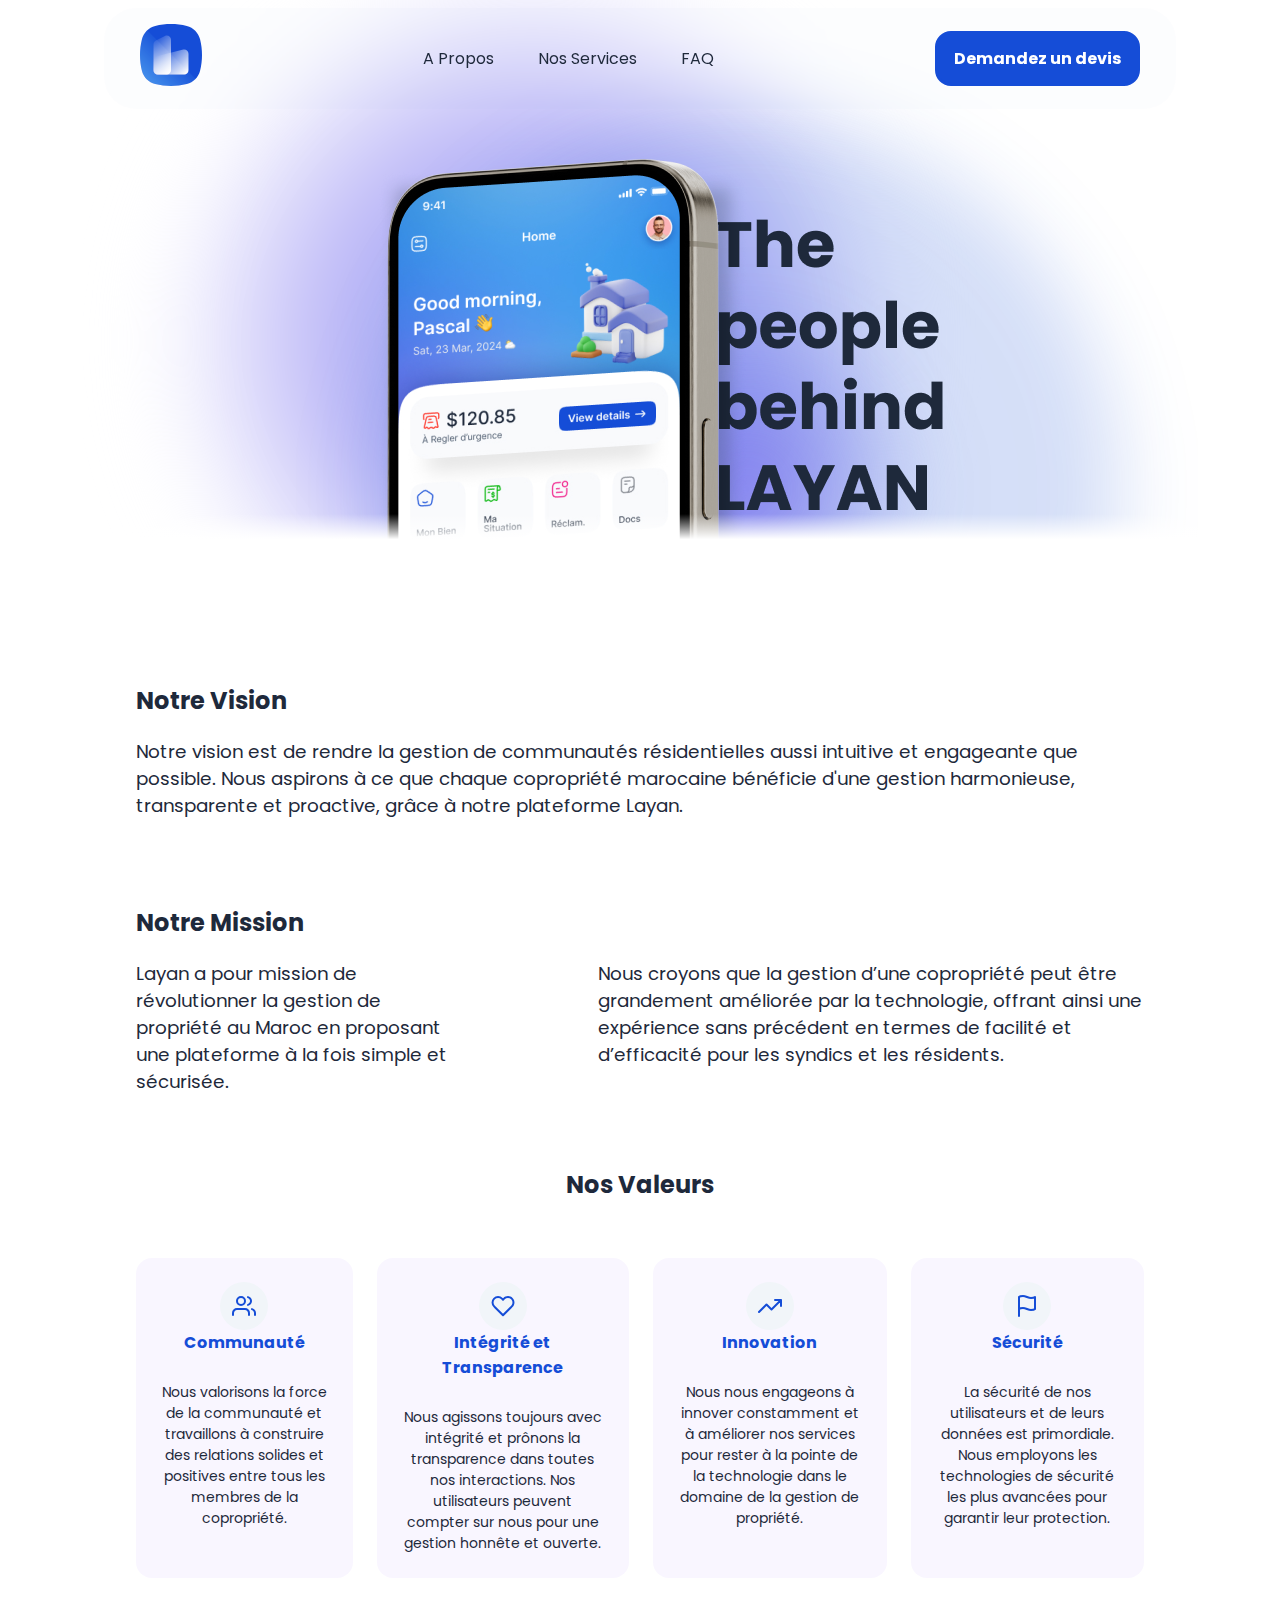
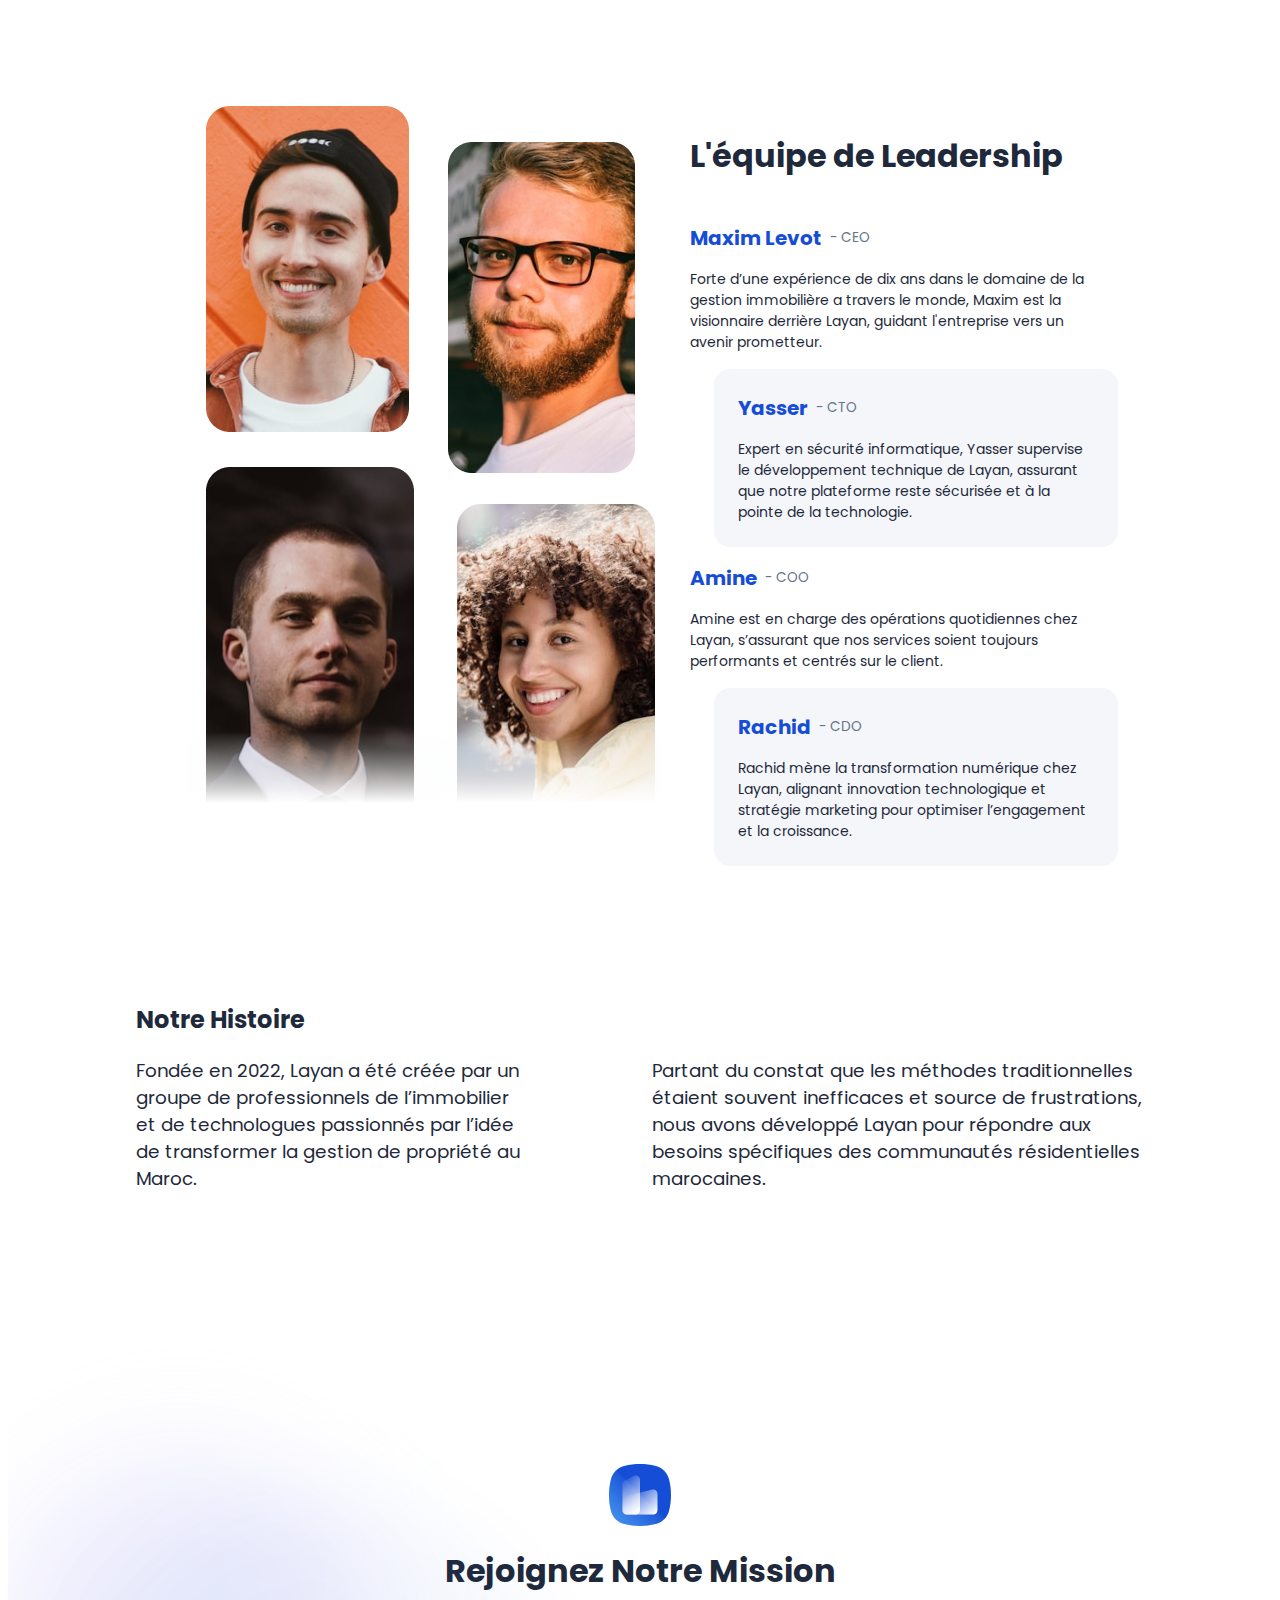
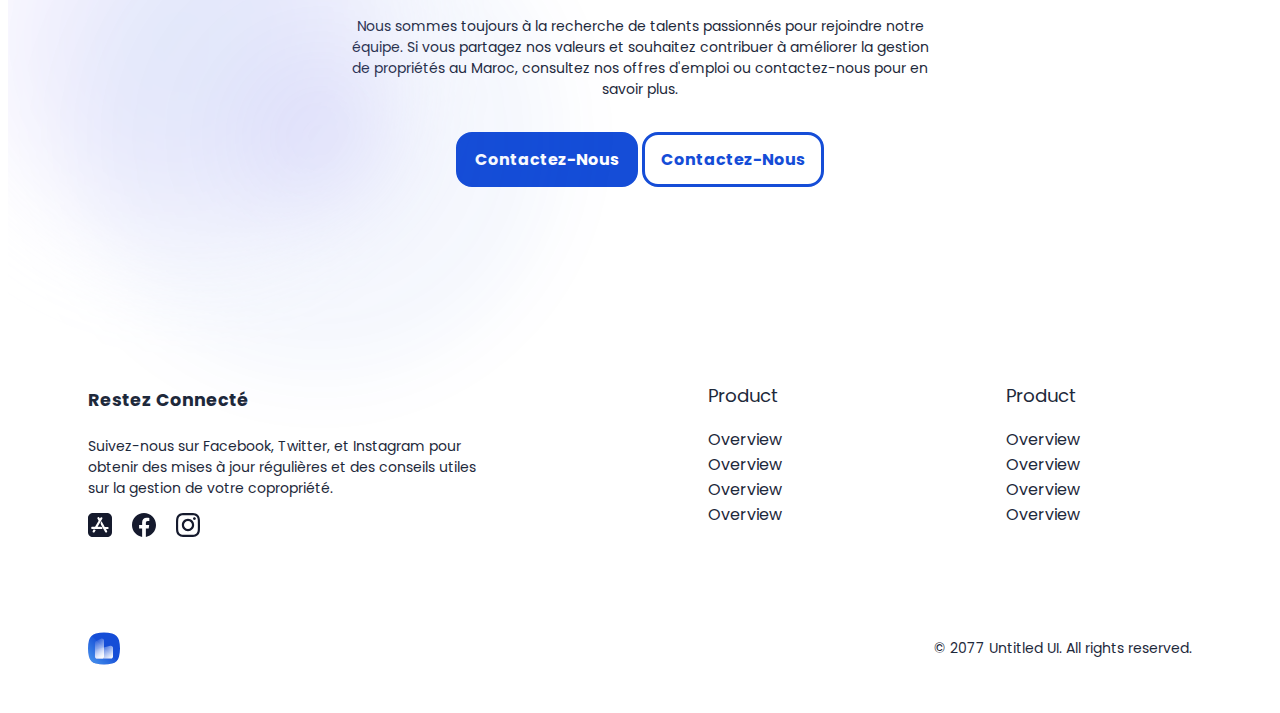
==== about.html @ 83bf4abb "design wise" ====
<!DOCTYPE html>
<html lang="en">
<head>
  <meta charset="UTF-8">
  <meta name="viewport" content="width=device-width, initial-scale=1.0">
  <title>Layan</title>
  <link rel="stylesheet" href="./css/styles.css" />
</head>
<body style="background-color: white;">
  <div class="nav-container">
    <nav>
      <div class="logo-container">
        <a href="index.html">
          <img src="./assets/images/Logo-Mark.svg" alt="logo Layan" />
        </a>
      </div>
      <div class="nav-links">
        <a href="about.html">
          <li class="link">A Propos</li>
        </a>
        <a href="services.html">
          <li class="link">Nos Services</li>
        </a>
        <a href="services.html#faq">
          <li class="link">FAQ</li>
        </a>      
      </div>
      <a href="contact.html">
        <button class="btn-primary">
          Demandez un devis
        </button>
      </a>
    </nav>
  </div>

  <img src="./assets/images/Radial Gradient.svg" alt="gradient" class="about-gradient top-gradient">
  <div class="about-hero">
    <img src="./assets/images/about-hero-img.png" alt="hero" class="about-img">
    <div class="overlay"></div>
  </div>
  <section>

    <div class="vision">
      <h2>Notre Vision</h2>
      <p>Notre vision est de rendre la gestion de communautés résidentielles aussi intuitive et engageante que possible. Nous aspirons à ce que chaque copropriété marocaine bénéficie d'une gestion harmonieuse, transparente et proactive, grâce à notre plateforme Layan.</p>
    </div>

    <div class="mission">
      <h2>Notre Mission</h2>
      <div class="text">
        <p>Layan a pour mission de révolutionner la gestion de propriété au Maroc en proposant une plateforme à la fois simple et sécurisée.</p>
        
        <p>Nous croyons que la gestion d’une copropriété peut être grandement améliorée par la technologie, offrant ainsi une expérience sans précédent en termes de facilité et d’efficacité pour les syndics et les résidents.</p>
      </div>
    </div>

    <div class="values">
      <h3>Nos Valeurs</h3>
      <div class="cards">
        <div class="card">
          <img src="./assets/images/icons/two-avatars-icon.svg" alt="avatar">
          <h5>Communauté</h5>
          <p>Nous valorisons la force de la communauté et travaillons à construire des relations solides et positives entre tous les membres de la copropriété.</p>
        </div>
        <div class="card">
          <img src="./assets/images/icons/heart-icon.svg" alt="avatar">
          <h5>Intégrité et Transparence</h5>
          <p>Nous agissons toujours avec intégrité et prônons la transparence dans toutes nos interactions. Nos utilisateurs peuvent compter sur nous pour une gestion honnête et ouverte.</p>
        </div>
        <div class="card">
          <img src="./assets/images/icons/progress-icon.svg" alt="avatar">
          <h5>Innovation</h5>
          <p>Nous nous engageons à innover constamment et à améliorer nos services pour rester à la pointe de la technologie dans le domaine de la gestion de propriété.</p>
        </div>
        <div class="card">
          <img src="./assets/images/icons/flag-icon.svg" alt="avatar">
          <h5>Sécurité</h5>
          <p>La sécurité de nos utilisateurs et de leurs données est primordiale. Nous employons les technologies de sécurité les plus avancées pour garantir leur protection.</p>
        </div>
      </div>
    </div>

    <div class="team">
      <div class="left">
        <img src="./assets/images/team-img.png" alt="team">
      </div>
      <div class="right">
        <h2>L'équipe de Leadership</h2>
        <div class="cards">
          <div class="card">
            <div class="title">
              <h5>Maxim Levot</h5>
              <p>- CEO</p>
            </div>
            <p>Forte d’une expérience de dix ans dans le domaine de la gestion immobilière a travers le monde, Maxim est la visionnaire derrière Layan, guidant l'entreprise vers un avenir prometteur.</p>
          </div>
          <div class="card bg-color">
            <div class="title">
              <h5>Yasser</h5>
              <p>- CTO</p>
            </div>
            <p>Expert en sécurité informatique, Yasser supervise le développement technique de Layan, assurant que notre plateforme reste sécurisée et à la pointe de la technologie.</p>
          </div>
          <div class="card">
            <div class="title">
              <h5>Amine</h5>
              <p>- COO</p>
            </div>
            <p>Amine est en charge des opérations quotidiennes chez Layan, s’assurant que nos services soient toujours performants et centrés sur le client.</p>
          </div>
          <div class="card bg-color">
            <div class="title">
              <h5>Rachid</h5>
              <p>- CDO</p>
            </div>
            <p>Rachid mène la transformation numérique chez Layan, alignant innovation technologique et stratégie marketing pour optimiser l’engagement et la croissance.</p>
          </div>
        </div>
      </div>
    </div>

    <div class="mission">
      <h2>Notre Histoire</h2>
      <div class="text">
        <p>Fondée en 2022, Layan a été créée par un groupe de professionnels de l’immobilier et de technologues passionnés par l’idée de transformer la gestion de propriété au Maroc.</p>
        
        <p>Partant du constat que les méthodes traditionnelles étaient souvent inefficaces et source de frustrations, nous avons développé Layan pour répondre aux besoins spécifiques des communautés résidentielles marocaines.</p>
      </div>
    </div>
  </section>

  <div class="download">
    <img src="./assets/images/download-gardient.svg" alt="gradient" class="gradient">
    <img src="./assets/images/Logo-Mark.svg" alt="logo" class="logo">
    <h1>Rejoignez Notre Mission</h1>
    <p>Nous sommes toujours à la recherche de talents passionnés pour rejoindre notre équipe. Si vous partagez nos valeurs et souhaitez contribuer à améliorer la gestion de propriétés au Maroc, consultez nos offres d'emploi ou contactez-nous pour en savoir plus.</p>
    <div class="stores">
      <button class="btn-primary">Contactez-Nous</button>
      <button class="btn-outlined">Contactez-Nous</button>
    </div>
  </div>

  <footer>
    <div class="top">
      <div class="socials">
        <h4>Restez Connecté</h4>
        <p>Suivez-nous sur Facebook, Twitter, et Instagram pour obtenir des mises à jour régulières et des conseils utiles sur la gestion de votre copropriété.</p>
        <div class="icons">
          <img src="./assets/images/icons/appstore-icon.svg" alt="">
          <img src="./assets/images/icons/facebook-icon.svg" alt="">
          <img src="./assets/images/icons/instagram-icon.svg" alt="">
        </div>
      </div>
      <div class="links">
        <p>Product</p>
          <li>Overview</li>
          <li>Overview</li>
          <li>Overview</li>
          <li>Overview</li>
      </div>
      <div class="links">
        <p>Product</p>
          <li>Overview</li>
          <li>Overview</li>
          <li>Overview</li>
          <li>Overview</li>
      </div>
    </div>

    <div class="bottom">
      <img src="./assets/images/Logo-Mark.svg" alt="logo">
      <p>© 2077 Untitled UI. All rights reserved.</p>
    </div>
  </footer>
</body>
</html>
---- css/styles.css ----
@import url('https://fonts.googleapis.com/css2?family=Poppins:ital,wght@0,100;0,200;0,300;0,400;0,500;0,600;0,700;0,800;0,900;1,100;1,200;1,300;1,400;1,500;1,600;1,700;1,800;1,900&display=swap');

:root {
  --primary: #154DD7;
  --secondary: #7E49FF;
  --dark: #1E293B;
  --light: #F8FAFC;
  --white: #FFFFFF;
  --placeholder: #64748B;
  --h1: 3rem;
  --h2: 2.5rem;
  --h3: 2rem;
  --paragraph: 1.5rem;
  --button: 1rem;
  --h4: 1.5rem;
  --par: 0.875rem;
  --br-md: 1rem;
  --br-lg: 2rem;

  padding: 0;
  margin: 0;

  --shadow: -0.5rem 0.5rem 25px rgba(105, 105, 105, 0.1);
}

h1 {
  font-size: 2rem;
  font-weight: bold;
}
h2 {
  font-size: 1.5rem;
  font-weight: bold;
}
h3 {
  font-size: 1.5rem;
  font-weight: bold;
}
h4 {
  font-size: 1.1rem;
  font-weight: bold;
}
p {
  font-size: 1.15rem;
  font-weight: normal;
}

body {
  font-family: 'Poppins';
  background-color: var(--light);
  color: var(--dark);
  min-height: 100vh;
}


.btn-primary {
  padding: 0.75rem 1rem;
  background-color: var(--primary);
  color: var(--white);
  border-radius: var(--br-md);
  font-weight: bold;
  font-size: var(--button);
  font-family: inherit;
  border: 3px solid var(--primary);
  cursor: pointer;
}

.btn-primary:hover {
  border: 3px solid var(--primary);
  background-color: transparent;
  color: var(--primary);
}


.btn-outlined {
  padding: 0.75rem 1rem;
  background-color: transparent;
  color: var(--primary);
  border-radius: var(--br-md);
  border: 3px solid var(--primary);
  font-weight: bold;
  font-size: var(--button);
  font-family: inherit;
  cursor: pointer;
}

.btn-outlined:hover {
  background-color: var(--primary);
  color: var(--white);
}


/* Navbar */

.nav-container {
  padding: 0 6rem;
  position: sticky;
  top: 5px;
  z-index: 99999;
}

nav {
  background-color: #0A329503;
  border-radius: var(--br-lg);
  padding: 1rem 2.25rem;
  margin-top: 0.5rem;
  display: flex;
  flex-direction: row;
  justify-content: space-between;
  align-items: center;
  backdrop-filter: blur(3px);
}

nav a {
  text-decoration: none;
}

.nav-links {
  display: flex;
  flex-direction: row;
  column-gap: 2.75rem;
}

.nav-links li {
  list-style: none;
  color: var(--dark);
  cursor: pointer;
}
.nav-links li:hover {
  color: var(--dark);
}



/* Hero section */
.top-gradient {
  position: absolute;
  top: 0;
  left: 50%;
  transform: translateX(-50%);
  z-index: -1;
}

.hero-section {
  height: 35vh;
  display: flex;
  flex-direction: column;
  align-items: center;
  position: relative;
  padding-top: 5rem;
  margin: 0 6rem;
}

.hero-section .lines {
  position: absolute;
  bottom: 0;
  background: url(../assets/images/gradient\ lines.svg) center no-repeat;
  background-blend-mode: multiply;
  width: 100%;
  height: 100%;
}

.hero-section h2 {
  color: var(--white);
  margin: 0;
}

.hero-section .finances-img {
  scale: 85%;
  position: absolute;
  top: 35%;
  right: 5%;
}

.hero-section .complaints-img {
  scale: 85%;
  position: absolute;
  top: 45%;
  left: 0;
}

.hero-section .avatar-icon {
  scale: 85%;
  position: absolute;
  top: 35%;
  left: 15%;
}

.hero-section .settings-icon {
  scale: 85%;
  position: absolute;
  top: 65%;
  right: 35%;
}

.hero-section .market-icon {
  scale: 85%;
  position: absolute;
  top: 85%;
  left: 30%;
}

.hero-section .electricity-chip {
  scale: 85%;
  position: absolute;
  top: 85%;
  right: 30%;
}


/* Mockup Section */

.mockup-section {
  display: flex;
  flex-direction: column;
  justify-content: space-between;
  position: relative;
  height: 60vh;
  margin: 0 6rem;

}

.mockup-section .hero-phone-mockup {
  position: absolute;
  left: 50%;
  top: 0;
  transform: translateX(-50%);
}

.mockup-section .top-half {
  width: 100%;
  height: 60vh;
  display: flex;
  flex-direction: row;
  justify-content: space-between;
}

.mockup-section .top-half .left {
  margin-left: 4rem;
  align-self: center;
  width: 25%;
}

.mockup-section .top-half .right {
  justify-self: end;
  align-self: flex-end;
  width: 30%;
}

.mockup-section .bottom-half {
  background: linear-gradient(to top, var(--light) 75%, transparent);
  z-index: 8888;
  text-align: center;
  padding: 1% 35%;
}


/* Speciality Section */

.speciality-section {
  display: flex;
  flex-direction: column;
  row-gap: 2rem;
  margin-top: 2.5rem;
  align-items: center;
  background-color: var(--white);
  padding: 1.25rem 6rem;
}

.speciality-section .top-half {
  display: flex;
  flex-direction: row;
}

.speciality-section .top-half .right {
  display: flex;
  flex-direction: column;
  row-gap: 1.5rem;
  padding-left: 4rem;
}

.speciality-section .top-half .right .card:nth-child(2) {
  transform: translateX(-2rem);
}

.speciality-section .top-half .right .card {
  padding: 0.75rem 1.5rem;
  box-shadow: -0.5rem 0.5rem 25px rgba(105, 105, 105, 0.1);
  border-radius: var(--br-md);
}

.speciality-section .top-half .right .card .icon {
  scale: 0.95;
}

.speciality-section .top-half .right .card p {
  font-size: 0.875rem;
}

.speciality-section .top-half .right .card .head {
  display: flex;
  flex-direction: row;
  justify-content: space-between;
}

.speciality-section .top-half .right .card .head h4 {
  color: var(--primary);
}

.speciality-section .top-half .right .card:nth-child(2) .head h4 {
  color: var(--dark);
}

.speciality-section .bottom-half {
  display: flex;
  flex-direction: row;
  justify-content: space-between;
  align-items: center;
}


.speciality-section .bottom-half .left {
  width: 40%;
}

.speciality-section .bottom-half .left .btns-wrapper {
  margin-top: 2rem;
}

.speciality-section .bottom-half .right {
  position: relative;
  width: 50%;
  display: flex;
  flex-direction: column;
  row-gap: 1.75rem;
}

.speciality-section .bottom-half .right .logo-circle {
  position: absolute;
  top: 20%;
  left: 27%;
  z-index: 0;
}

.speciality-section .bottom-half .right .card {
  background-color: #0a319517;
  border-radius: var(--br-md);
  width: 35%;
  height: fit-content;
  display: flex;
  flex-direction: column;
  justify-content: center;
  align-items: center;
  padding: 1.5rem;
  text-align: center;
  z-index: 2;
}

.speciality-section .bottom-half .right .card img {
  width: 3rem;
  height: 100%;
}

.speciality-section .bottom-half .right .card p {
  margin: 0;
  font-size: var(--par);
}

.speciality-section .bottom-half .right .cards-container {
  display: flex;
  flex-direction: row;
  width: 100%;
  justify-content: space-between;
}


/* Testimonials */

.testimonials {
  background-color: var(--white);
  display: flex;
  flex-direction: column;
  row-gap: 3rem;
  align-items: center;
  padding-top: 3rem;
  height: 60vh;
  padding-left: 6rem;
  padding-right: 6rem;
}

.testimonials .cards {
  display: flex;
  flex-direction: row;
  row-gap: 2rem;
  height: 100%;
  justify-content: space-between;
}

.testimonials .cards .card {
  position: relative;
  background-color: #0a31950b;
  padding: 2rem;
  display: flex;
  flex-direction: column;
  width: 35%;
  height: fit-content;
  border-radius: var(--br-lg);
  box-shadow: -0.5rem 0.5rem 15px rgba(105, 105, 105, 0.105);
}


.testimonials .cards .card-1 .person-left, .cards .card-2 .person-right {
  position: absolute;
  top: 3rem;
}

.testimonials .cards .card .person-left {
  right: -10%;
}
.testimonials .cards .card .person-right {
  left: -10%;
}

.testimonials .cards .card .quote-icon {
  width: 30px;
}

.testimonials .cards .card p {
  margin: 0;
}

.testimonials .cards .card-2 {
  align-self: flex-end;
}

.testimonials .cards .card-1 {
  padding-right: 6rem;
}

.testimonials .cards .card-2 {
  padding-left: 6rem;
}

.testimonials .cards .card-2 p, .testimonials .cards .card-2 .quote-icon{
  padding-left: 2rem;
}

.testimonials .cards .card .name {
  color: var(--primary);
  font-weight: 800;
  margin-top: 2rem;
}

.testimonials .cards .card .job-title {
  color: var(--placeholder);
  font-size: var(--par);
}


/* Download */

.download {
  position: relative;
  display: flex;
  flex-direction: column;
  align-items: center;
  padding: 9rem;
  text-align: center;
  background-color: var(--white);
}

.download .gradient {
  position: absolute;
  left: 0;
  top: 0;
  z-index: 0;
  opacity: 50%;
}

.download p {
  font-size: var(--par);
  margin: 0;
  width: 60%;
}

.download .stores {
  margin-top: 2rem;
}


/* Footer */

footer {
  display: flex;
  flex-direction: column;
  row-gap: 5rem;
  background-color: var(--white);
  padding: 2rem 5rem;
}

footer .top {
  display: flex;
  flex-direction: row;
  justify-content: space-between;
  padding-right: 7rem;
}

footer .top .socials {
  width: 40%;
}

footer .top .socials p {
  font-size: var(--par);
}

footer .top .socials .icons img {
  margin-right: 1rem;
}

footer .top .links li {
  list-style: none;
}

footer .bottom {
  display: flex;
  flex-direction: row;
  justify-content: space-between;
}

footer .bottom img {
  width: 2rem;
}

footer .bottom p {
  font-size: var(--par);
}





/* Contact Page */

.contact-container {
  margin-top: 3rem;
  display: flex;
  flex-direction: row;
  padding: 1rem 4rem;
  gap: 8rem;
  justify-content: center;
}

.contact-container .left-side {
  display: flex;
  flex-direction: column;
  width: 40%;
}

.contact-container .left-side h2 {
  font-size: var(--h1);
  margin: 0;
}

.contact-container .left-side p {
  margin: 0;
}

.contact-container .left-side form {
  display: flex;
  flex-direction: column;
  margin-top: 2rem;
}

.contact-container .left-side form label {
  margin-top: 1rem;
  margin-bottom: .5rem;
}

.contact-container .left-side form input {
  height: 50px;
}

.contact-container .left-side form input, textarea {
  border-radius: var(--par);
  border: 1px #D0D5DD solid;
  background-color: #0a31950e;
  outline: none;
  padding-left: 1rem;
}

.contact-container .left-side form .name {
  display: flex;
  flex-direction: row;
  width: 100%;
  gap: 1rem;
}

.contact-container .left-side form .name .firstname {
  display: flex;
  flex-direction: column;
  width: 50%;
}

.contact-container .left-side .btn-primary {
  margin-top: 2rem;
}




/* About */

section {
  padding: 8rem;
  padding-top: 0;
  display: flex;
  flex-direction: column;
  background-color: var(--white);
  z-index: 3;
  position: relative;
}

.about-gradient {
  z-index: 0;
}

.about-hero {
  z-index: 1;
  display: flex;
  justify-content: center;
  position: relative;
}

.about-hero .overlay {
  position: absolute;
  bottom: 0;
  width: 100%;
  height: 20%;
  background: linear-gradient(to top, var(--white) 75%, transparent);
}

section .vision, section .mission, section .values {
  margin-top: 3rem;
}

section .mission .text {
  display: flex;
  flex-direction: row;
  gap: 8rem;
  justify-content: space-between;
}

section .mission .text p {
  margin: 0rem;
}

section .values {
  display: flex;
  flex-direction: column;
  align-items: center;
}

section .values .cards {
  display: flex;
  flex-direction: row;
  justify-content: space-between;
  margin-top: 2rem;
  gap: 1.5rem;
}

section .values .cards .card {
  display: flex;
  flex-direction: column;
  align-items: center;
  text-align: center;
  background-color: #7d49ff0c;
  border-radius: var(--br-md);
  padding: 1.5rem;

}

section .values .cards .card h5 {
  color: var(--primary);
  font-size: 1rem;
  margin-top: 0;
}

section .values .cards .card p {
  margin: 0;
  font-size: var(--par);
}



section .team {
  display: flex;
  flex-direction: row;
  justify-content: space-around;
  padding-top: 8rem;
}

section .team .left, section .team .right {
  width: 40%;
}

section .team .right h2 {
  font-size: var(--h3);
}

section .team .right .cards .card {
  padding-top: 1rem;
  padding-bottom: 1rem;
}

section .team .right .cards .card p, section .team .right .cards .card h5 {
  margin: 0;
}

section .team .right .cards .card p {
  font-size: var(--par);
}

section .team .right .cards .bg-color {
  border-radius: var(--br-md);
  background-color: #0a31950b;
  transform: translateX(1.5rem);
  padding: 1.5rem;

}

section .team .right .cards .card .title {
  display: flex;
  flex-direction: row;
  gap: .5rem;
  align-items: center;
  margin-bottom: 1rem;
}

section .team .right .cards .card .title p {
  font-size: .85rem;
  color: var(--placeholder);
}

section .team .right .cards .card .title h5 {
  color: var(--primary);
  font-size: 1.25rem;
}




/* Services */

.services-hero {
  padding: 8rem 24rem;
  text-align: center;
  display: flex;
  flex-direction: column;
  z-index: 3;
  position: relative;
}

.services {
  background: none;
}

.services .first .top {
  display: flex;
  flex-direction: row;
  justify-content: space-around;
}

.services .first .top .left .title {
  position: relative;
  margin-bottom: 4rem;
}

.title .title-text {
  position: absolute;
  top: 50%;
  background-color: var(--white);
  border-radius: var(--br-md);
  width: 30%;
  padding: 1rem;
  box-shadow: var(--shadow);
  color: var(--primary);
  text-align: center;
  left: 10%;
}

.services .first .top .left p {
  width: 80%;
}

.services .first .bottom {
  display: flex;
  flex-direction: row;
  justify-content: space-around;
  gap: 1rem;
  margin-top: 2rem;
}

.services .first .bottom .card {
  background-color: #0a31950b;
  border-radius: var(--br-md);
  padding: 1rem;
  text-align: center;
  width: 20%;
}

.services .first .bottom .card h5 {
  margin: 0;
}


.padded-white-section {
  background-color: var(--white);
}

.padded-white-section .second .line-doodle {
  position: absolute;
  bottom: 0;
  left: 20%;
  z-index: -1;
}

.padded-white-section .second {
  position: relative;
  display: flex;
  flex-direction: row;
  padding-top: 5rem;
  padding-bottom: 3rem;
  gap: 2rem;
}

.padded-white-section .second .title {
  position: relative;
  margin-top: auto;
  margin-bottom: auto;
}

.padded-white-section .second .title .title-text {
  width: fit-content;
}

.padded-white-section .second .text {
  display: flex;
  align-items: center;
  justify-content: center;
  position: relative;
}

.padded-white-section .second .text p {
  width: 70%;
  z-index: 1;
}

.padded-white-section .second .text .debt-illust {
  position: absolute;
  right: 0;
  bottom: 0;
  opacity: 50%;
  z-index: 0;
}


.two-columns {
  display: flex;
  flex-direction: row;
  justify-content: space-between;
  padding-left: 12rem;
  padding-right: 12rem;
  padding-top: 6rem;
  padding-bottom: 4rem;
  background: none;
}

.two-columns p {
  text-align: center;
}

.two-columns .third {
  padding-bottom: 6rem;
}

.two-columns .third, .two-columns .fourth {
  width: 40%;
}

.two-columns .third .top {
  display: flex;
  flex-direction: row;
  margin-bottom: 3rem;
}

.two-columns .third .top .right, .two-columns .fourth .top .left {
  position: relative;
}

.two-columns .third .top .right .title-text, .two-columns .fourth .top .title-text {
  background-color: #7d49ff;
  box-shadow: var(--shadow);
  position: absolute;
  padding: 1rem;
  color: var(--white);
  border-radius: var(--br-md);
  text-align: center;
  bottom: -15%;
  left: -10%;
}

.two-columns .fourth {
  align-self: flex-end;
}

.two-columns .fourth .top {
  margin-bottom: 3rem;
}

.two-columns .fourth .top .title-text {
  right: 20%;
  left: auto;
}

.two-columns .fourth .top .left {
  display: flex;
  flex-direction: row;
  justify-content: flex-end;
}

.padded-white-section .second .title .community {
  position: absolute;
  right: -25%;
  left: auto;
}



.services-test {
  flex-direction: column !important;
  margin-top: 4rem;
}

.test-height p {
  margin: 0;
}

.test-height h2 {
  margin-bottom: .75rem !important;
}

.test-height {
  height: fit-content !important;
  row-gap: 0;
}

.services-test .card .person-left {
  right: -15% !important;
}



.faq {
  padding-top: 3rem;
  padding-bottom: 6rem;
  display: flex;
  flex-direction: column;
  justify-content: center;
  align-items: center;
  position: relative;
}

.faq .faq-gradient {
  position: absolute;
  right: 0;
  top: -10%;
  z-index: -1;
  opacity: 50%;
}

.faq p {
  margin: 0;
}

.faq-container {
  margin-top: 3rem;
  display: flex;
  flex-direction: column;
  row-gap: 2rem;
  padding-left: 12rem;
  padding-right: 12rem;
}

.faq-row {
  display: flex;
  flex-direction: row;
  gap: 2rem;
}

.faq-card {
  width: 50%;
  background-color: #0A329509;
  padding: 1.5rem;
  border-radius: var(--br-md);
  /* height: fit-content; */
  cursor: pointer;
}

.faq-card details summary {
  font-weight: 600;
  list-style: none;
  display: flex;
  flex-direction: row;
  justify-content: space-between;
}

.faq-card details summary::-webkit-details-marker {
  display: none;
}

.faq-card details p {
  font-size: var(--par);
  margin-top: 1rem;
}
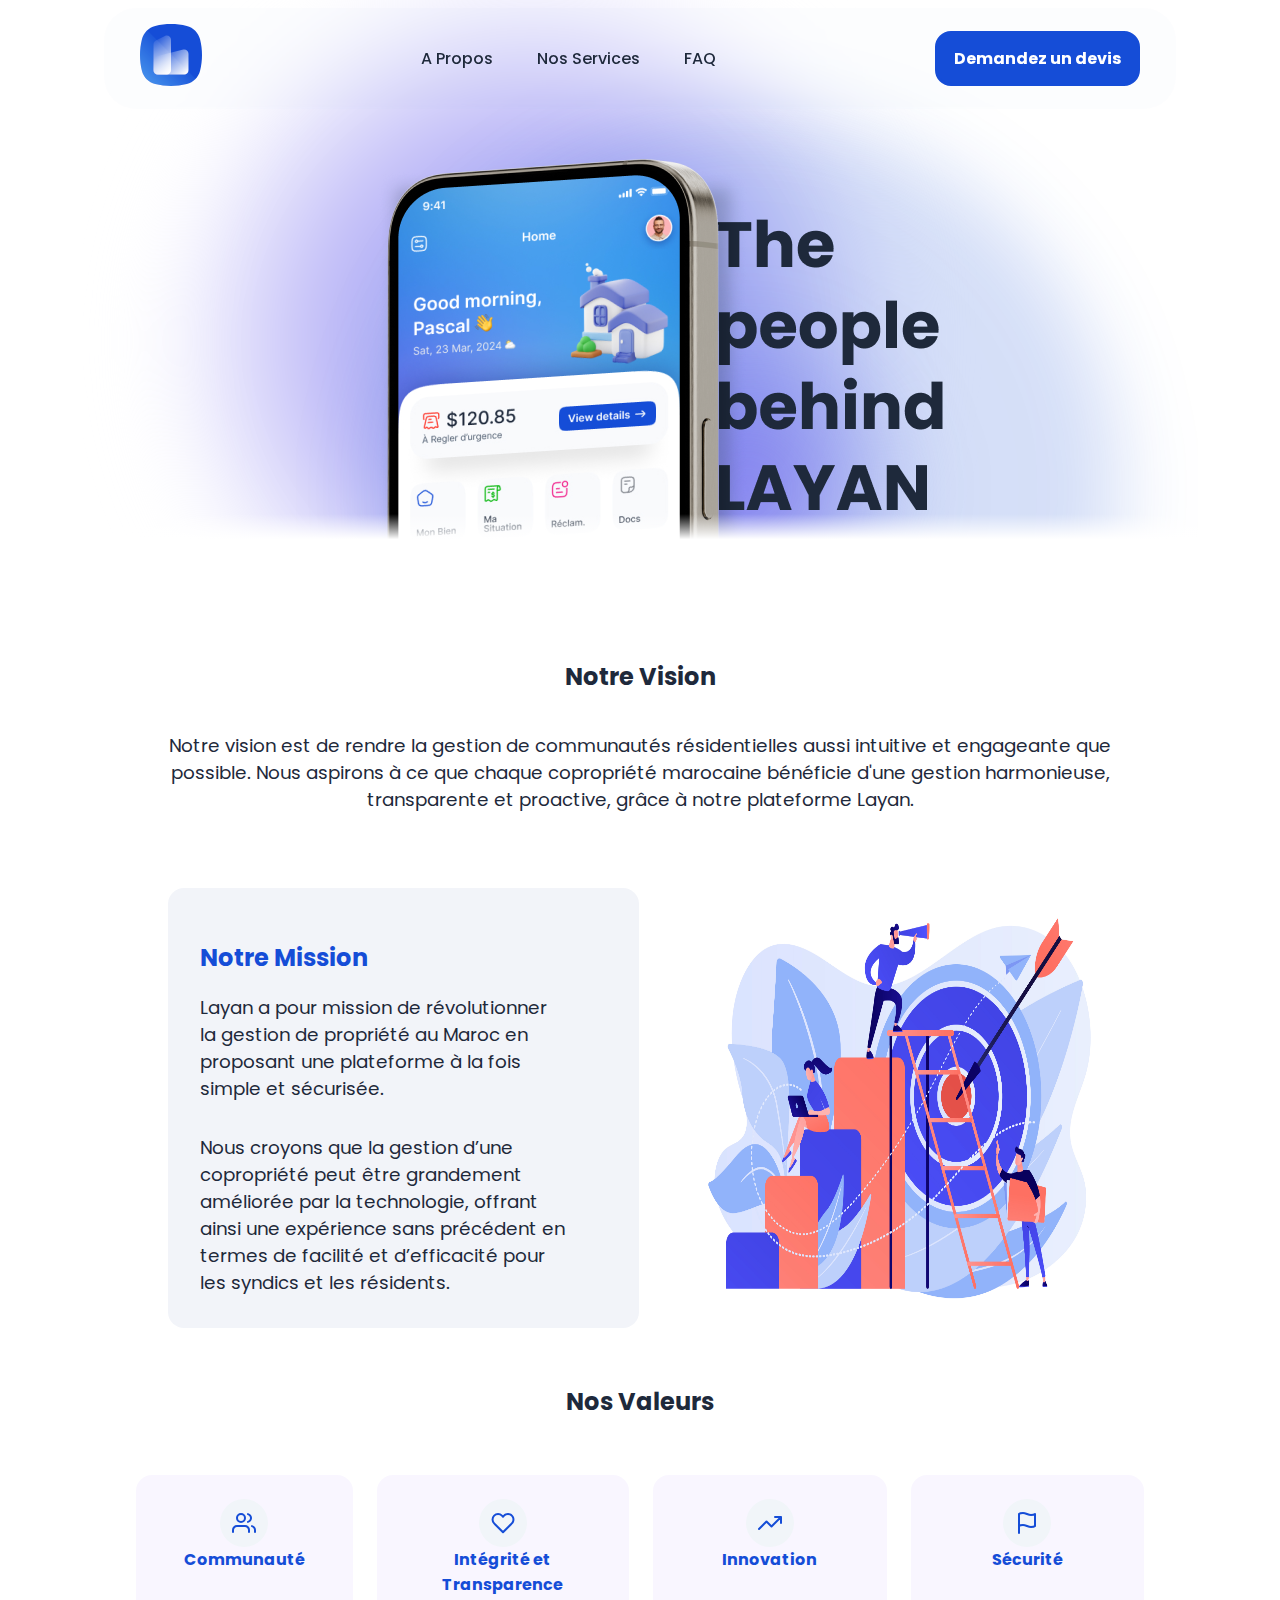
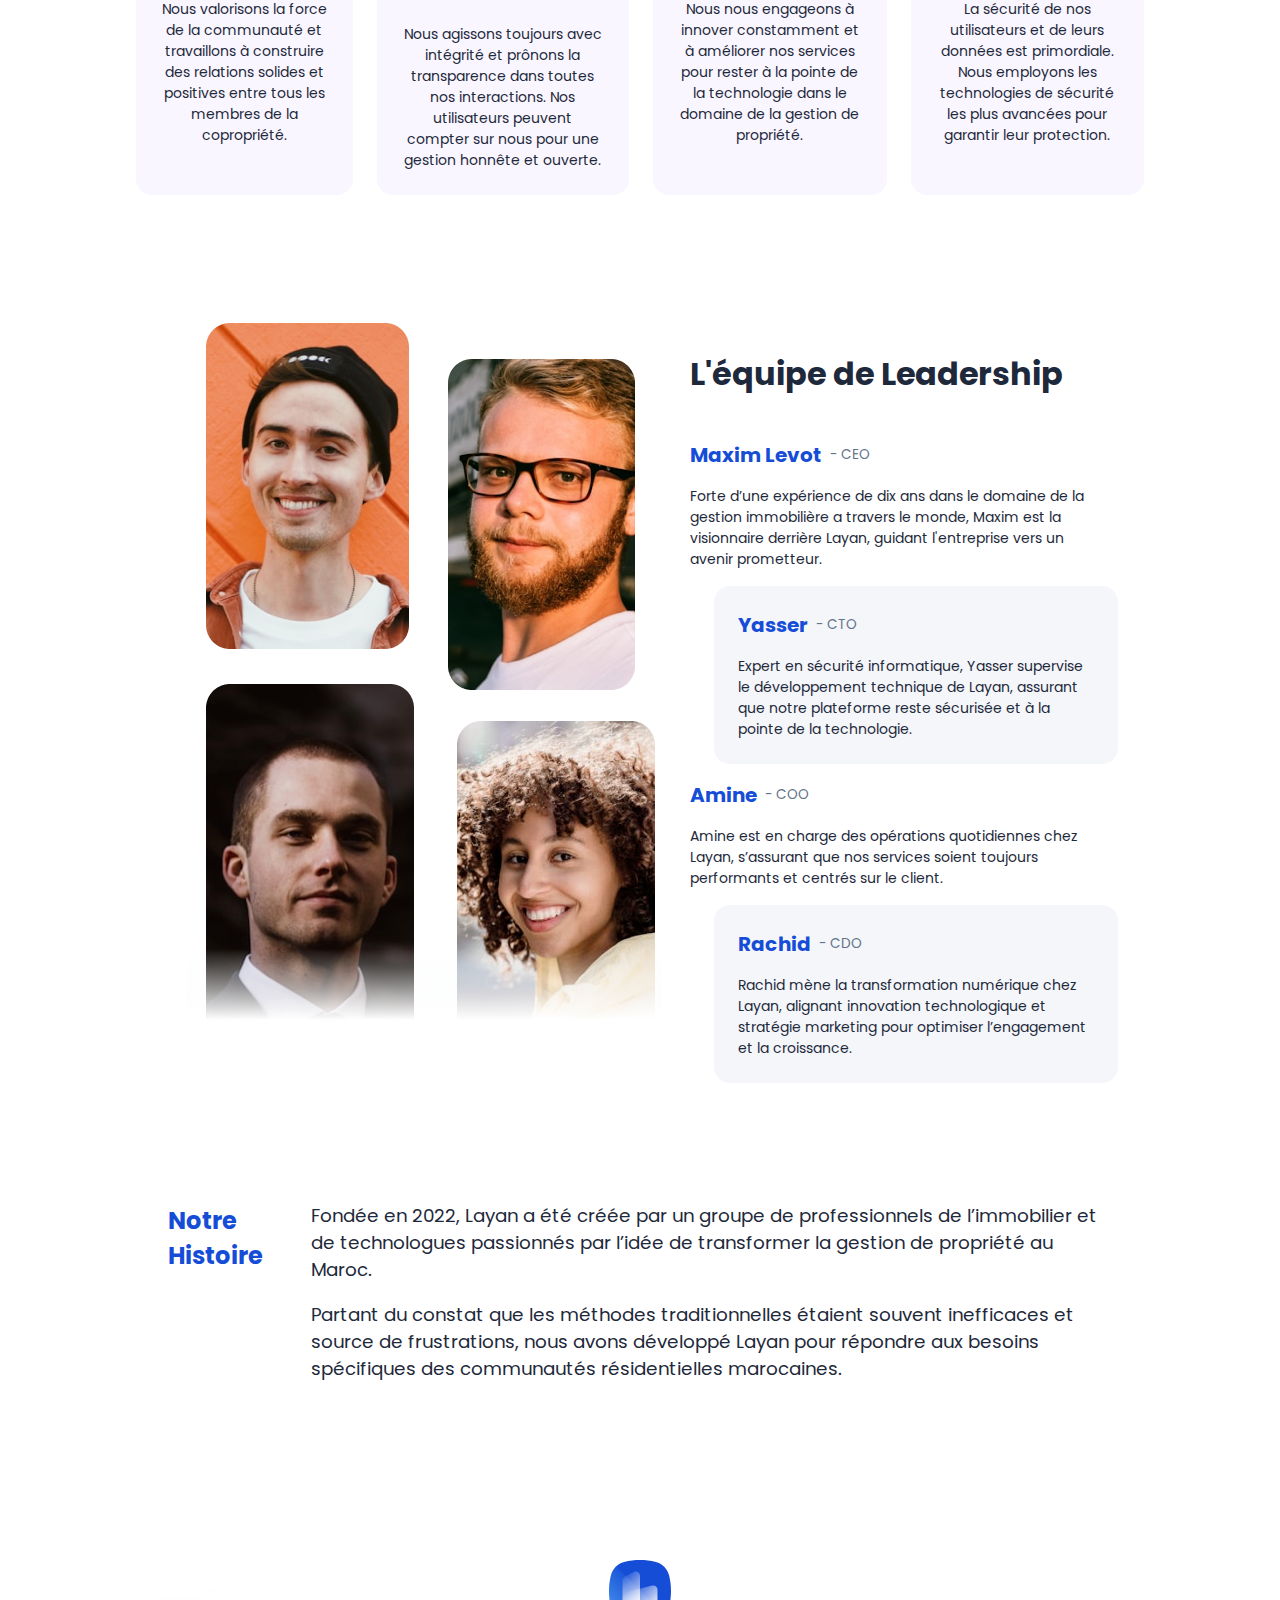
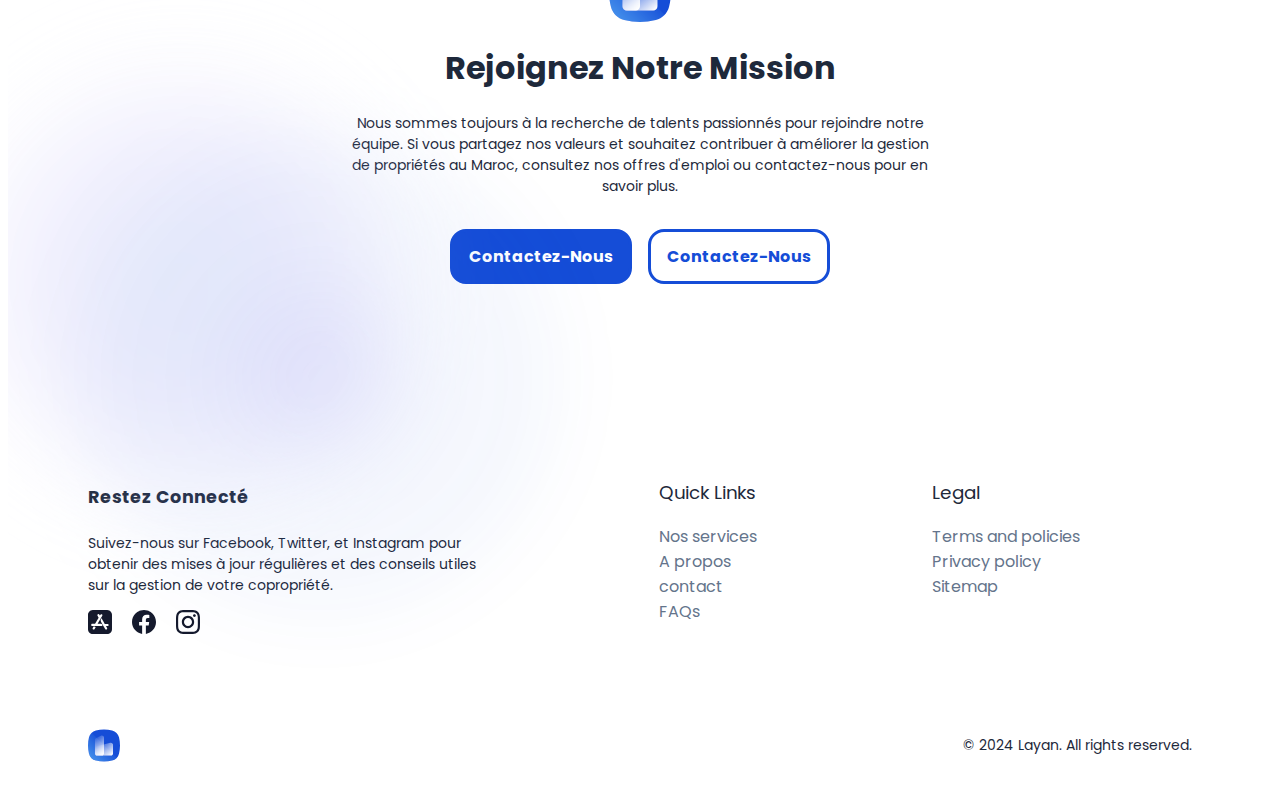
==== commit a9d486db: "progress" ====
--- a/about.html
+++ b/about.html
@@ -7,11 +7,22 @@
   <link rel="stylesheet" href="./css/styles.css" />
 </head>
 <body style="background-color: white;">
+  <div class="mobile-nav" id="mobileNav">
+    <a href="about.html">
+      <li class="link">A Propos</li>
+    </a>
+    <a href="services.html">
+      <li class="link">Nos Services</li>
+    </a>
+    <a href="services.html#faq">
+      <li class="link">FAQ</li>
+    </a> 
+  </div>
   <div class="nav-container">
     <nav>
       <div class="logo-container">
         <a href="index.html">
-          <img src="./assets/images/Logo-Mark.svg" alt="logo Layan" />
+          <img src="./assets/images/Logo-Mark.svg" alt="logo Layan" class="logo-nav" />
         </a>
       </div>
       <div class="nav-links">
@@ -23,13 +34,15 @@
         </a>
         <a href="services.html#faq">
           <li class="link">FAQ</li>
-        </a>      
-      </div>
-      <a href="contact.html">
+        </a>  
+      </div>
+      <a href="contact.html" class="cta">
         <button class="btn-primary">
           Demandez un devis
         </button>
       </a>
+
+      <img src="./assets/images/icons/hamburger.png" alt="hamburger " class="menu-icon" id="menuIcon">
     </nav>
   </div>
 
@@ -46,12 +59,15 @@
     </div>
 
     <div class="mission">
-      <h2>Notre Mission</h2>
-      <div class="text">
-        <p>Layan a pour mission de révolutionner la gestion de propriété au Maroc en proposant une plateforme à la fois simple et sécurisée.</p>
-        
-        <p>Nous croyons que la gestion d’une copropriété peut être grandement améliorée par la technologie, offrant ainsi une expérience sans précédent en termes de facilité et d’efficacité pour les syndics et les résidents.</p>
-      </div>
+      <div class="left">
+        <h2>Notre Mission</h2>
+        <div class="text">
+          <p>Layan a pour mission de révolutionner la gestion de propriété au Maroc en proposant une plateforme à la fois simple et sécurisée.</p>
+          
+          <p>Nous croyons que la gestion d’une copropriété peut être grandement améliorée par la technologie, offrant ainsi une expérience sans précédent en termes de facilité et d’efficacité pour les syndics et les résidents.</p>
+        </div>
+      </div>
+      <img src="./assets/images/mission-illu.jpg" alt="mission" class="mission-illu">
     </div>
 
     <div class="values">
@@ -129,12 +145,12 @@
     </div>
   </section>
 
-  <div class="download">
+  <div class="download" style="padding-top: 0;">
     <img src="./assets/images/download-gardient.svg" alt="gradient" class="gradient">
     <img src="./assets/images/Logo-Mark.svg" alt="logo" class="logo">
     <h1>Rejoignez Notre Mission</h1>
     <p>Nous sommes toujours à la recherche de talents passionnés pour rejoindre notre équipe. Si vous partagez nos valeurs et souhaitez contribuer à améliorer la gestion de propriétés au Maroc, consultez nos offres d'emploi ou contactez-nous pour en savoir plus.</p>
-    <div class="stores">
+    <div class="stores stores-about">
       <button class="btn-primary">Contactez-Nous</button>
       <button class="btn-outlined">Contactez-Nous</button>
     </div>
@@ -152,25 +168,34 @@
         </div>
       </div>
       <div class="links">
-        <p>Product</p>
-          <li>Overview</li>
-          <li>Overview</li>
-          <li>Overview</li>
-          <li>Overview</li>
+        <p>Quick Links</p>
+          <a href="services.html">
+            <li>Nos services</li>
+          </a>
+          <a href="about.html">
+            <li>A propos</li>
+          </a>
+          <a href="contact.html">
+            <li>contact</li>
+          </a>
+          <a href="services.html#faq">
+            <li>FAQs</li>
+          </a>
       </div>
       <div class="links">
-        <p>Product</p>
-          <li>Overview</li>
-          <li>Overview</li>
-          <li>Overview</li>
-          <li>Overview</li>
+        <p>Legal</p>
+          <li>Terms and policies</li>
+          <li>Privacy policy</li>
+          <li>Sitemap</li>
       </div>
     </div>
 
     <div class="bottom">
       <img src="./assets/images/Logo-Mark.svg" alt="logo">
-      <p>© 2077 Untitled UI. All rights reserved.</p>
+      <p>© 2024 Layan. All rights reserved.</p>
     </div>
   </footer>
 </body>
+<script src="js.js"></script>
+
 </html>--- a/css/styles.css
+++ b/css/styles.css
@@ -49,6 +49,14 @@
   background-color: var(--light);
   color: var(--dark);
   min-height: 100vh;
+  overflow-x: hidden;
+  max-width: 100vw;
+}
+
+* {
+  transition-property: all;
+  transition-timing-function: cubic-bezier(0.4, 0, 0.2, 1);
+  transition-duration: 150ms;
 }
 
 
@@ -91,6 +99,10 @@
 
 /* Navbar */
 
+.mobile-nav {
+  display: none;
+}
+
 .nav-container {
   padding: 0 6rem;
   position: sticky;
@@ -124,9 +136,20 @@
   list-style: none;
   color: var(--dark);
   cursor: pointer;
-}
+  font-weight: 500;
+}
+
+nav .menu-icon {
+  width: 2rem;
+  display: none;
+}
+
 .nav-links li:hover {
-  color: var(--dark);
+  color: var(--primary);
+}
+
+.nav-links .active {
+  color: var(--primary);
 }
 
 
@@ -152,8 +175,9 @@
 
 .hero-section .lines {
   position: absolute;
-  bottom: 0;
-  background: url(../assets/images/gradient\ lines.svg) center no-repeat;
+  bottom: -63%;
+  left: 2%;
+  background: url(../assets/images/gradient\ lines\ \(1\).svg) center no-repeat;
   background-blend-mode: multiply;
   width: 100%;
   height: 100%;
@@ -167,15 +191,15 @@
 .hero-section .finances-img {
   scale: 85%;
   position: absolute;
-  top: 35%;
-  right: 5%;
+  top: 15%;
+  right: 8%;
 }
 
 .hero-section .complaints-img {
   scale: 85%;
   position: absolute;
   top: 45%;
-  left: 0;
+  left: 8%;
 }
 
 .hero-section .avatar-icon {
@@ -214,15 +238,14 @@
   flex-direction: column;
   justify-content: space-between;
   position: relative;
-  height: 60vh;
+  height: 570px;
   margin: 0 6rem;
-
+  overflow: hidden;
 }
 
 .mockup-section .hero-phone-mockup {
   position: absolute;
   left: 50%;
-  top: 0;
   transform: translateX(-50%);
 }
 
@@ -259,7 +282,7 @@
 .speciality-section {
   display: flex;
   flex-direction: column;
-  row-gap: 2rem;
+  row-gap: 6rem;
   margin-top: 2.5rem;
   align-items: center;
   background-color: var(--white);
@@ -282,12 +305,28 @@
   transform: translateX(-2rem);
 }
 
+.speciality-section .top-half .right .card:nth-child(2):hover {
+  transform: none !important;
+  transform: scale(1.1) !important;
+}
+
 .speciality-section .top-half .right .card {
   padding: 0.75rem 1.5rem;
   box-shadow: -0.5rem 0.5rem 25px rgba(105, 105, 105, 0.1);
   border-radius: var(--br-md);
 }
 
+.speciality-section .top-half .right .card:hover {
+  background-color: var(--primary);
+  color: var(--white);
+  transform: translateX(-2rem);
+  transform: scale(1.1);
+}
+
+.speciality-section .top-half .right .card:hover .head h4{
+  color: var(--white) !important;
+}
+
 .speciality-section .top-half .right .card .icon {
   scale: 0.95;
 }
@@ -314,7 +353,7 @@
   display: flex;
   flex-direction: row;
   justify-content: space-between;
-  align-items: center;
+  align-items: baseline;
 }
 
 
@@ -324,6 +363,8 @@
 
 .speciality-section .bottom-half .left .btns-wrapper {
   margin-top: 2rem;
+  display: flex;
+  gap: .75rem;
 }
 
 .speciality-section .bottom-half .right {
@@ -355,6 +396,10 @@
   z-index: 2;
 }
 
+.speciality-section .bottom-half .right .card:hover {
+  transform: scale(1.1);
+}
+
 .speciality-section .bottom-half .right .card img {
   width: 3rem;
   height: 100%;
@@ -373,6 +418,111 @@
 }
 
 
+
+
+/* Keys */
+
+.keys {
+  display: flex;
+  flex-direction: column;
+  justify-content: center;
+  align-items: center;
+  padding-top: 5rem;
+  position: relative;
+  background: url(../assets/images/keys-shape.svg) top no-repeat;
+  overflow: hidden;
+}
+
+.keys .top-left {
+  position: absolute;
+  display: flex;
+  flex-direction: row;
+  width: fit-content;
+  top: 0;
+  left: -70%;
+}
+
+.keys .text {
+  text-align: center;
+  width: 40%;
+}
+
+.keys .text h3 {
+  margin: 0;
+}
+
+.keys .top-half .text h4 {
+  color: var(--secondary);
+}
+
+.keys .icon {
+  position: absolute;
+}
+
+.keys .tasks {
+  top: 5%;
+  right: 50%;
+}
+
+.keys .setting {
+  bottom: 60%;
+  right: -5%;
+}
+
+.keys .avatar {
+  top: 40%;
+  left: -25%;
+}
+
+.keys .market {
+  bottom: 20%;
+  right: -20%;
+}
+
+.keys p {
+  font-size: 1rem;
+}
+
+.keys .bottom-left {
+  position: absolute;
+  display: flex;
+  flex-direction: row;
+  width: fit-content;
+  bottom: 10%;
+  left: -70%;
+}
+
+.keys .top-right {
+  position: absolute;
+  display: flex;
+  flex-direction: row;
+  width: fit-content;
+  top: 0;
+  right: -120%;
+}
+
+.keys .bottom-right {
+  position: absolute;
+  display: flex;
+  flex-direction: row;
+  width: fit-content;
+  gap: 1rem;
+  bottom: 35%;
+  right: -120%;
+}
+
+.keys img {
+  height: fit-content;
+}
+
+.keys .text-mobile {
+  display: none;
+}
+
+
+
+
+
 /* Testimonials */
 
 .testimonials {
@@ -382,9 +532,13 @@
   row-gap: 3rem;
   align-items: center;
   padding-top: 3rem;
-  height: 60vh;
+  height: 70vh;
   padding-left: 6rem;
   padding-right: 6rem;
+}
+
+.test-home {
+  height: 45vh !important;
 }
 
 .testimonials .cards {
@@ -484,6 +638,8 @@
 
 .download .stores {
   margin-top: 2rem;
+  display: flex;
+  gap: 1rem;
 }
 
 
@@ -518,6 +674,15 @@
 
 footer .top .links li {
   list-style: none;
+  color: var(--placeholder);
+}
+
+footer .top .links li:hover {
+  color: var(--dark);
+}
+
+footer .top .links a {
+  text-decoration: none;
 }
 
 footer .bottom {
@@ -638,19 +803,49 @@
   background: linear-gradient(to top, var(--white) 75%, transparent);
 }
 
-section .vision, section .mission, section .values {
-  margin-top: 3rem;
-}
-
-section .mission .text {
-  display: flex;
-  flex-direction: row;
-  gap: 8rem;
+section .vision {
+  padding: 1.5rem;
+  /* background-color: #7d49ff0c; */
+  border-radius: var(--br-md);
+  display: flex;
+  flex-direction: column;
+  align-items: center;
+  text-align: center;
+}
+
+section .mission h2 {
+  color: var(--primary);
+}
+
+section .mission {
+  padding: 2rem;
+  border-radius: var(--br-md);
+  display: flex;
+  flex-direction: row;
+  gap: 3rem;
+}
+
+section .mission .left {
+  background-color: #0a31950e;
+  padding: 2rem;
+  border-radius: var(--br-md);
+}
+
+section .mission .left .text {
+  display: flex;
+  flex-direction: column;
+  gap: 2rem;
   justify-content: space-between;
-}
-
-section .mission .text p {
+  width: 90%;
+}
+
+section .mission .left .text p {
   margin: 0rem;
+}
+
+section .mission .mission-illu {
+  width: 45%;
+  border-radius: var(--br-md);
 }
 
 section .values {
@@ -865,10 +1060,10 @@
 
 .two-columns {
   display: flex;
-  flex-direction: row;
+  flex-direction: column;
   justify-content: space-between;
-  padding-left: 12rem;
-  padding-right: 12rem;
+  padding-left: 8rem;
+  padding-right: 8rem;
   padding-top: 6rem;
   padding-bottom: 4rem;
   background: none;
@@ -882,7 +1077,7 @@
   padding-bottom: 6rem;
 }
 
-.two-columns .third, .two-columns .fourth {
+.two-columns .third, .two-columns .fourth .half {
   width: 40%;
 }
 
@@ -908,8 +1103,51 @@
   left: -10%;
 }
 
+.two-columns .third {
+  display: flex;
+    justify-content: space-around;
+    width: 100% !important;
+}
+
+.co-op-img {
+  width: 32%;
+
+}
+
+.lefto {
+  width: 40%;
+
+}
+
 .two-columns .fourth {
+  display: flex;
   align-self: flex-end;
+}
+
+.two-columns .fourth .first-half{
+  position: relative;
+  width: 50%;
+}
+
+.ga-1, .ga-2, .ga-3 {
+  position: absolute;
+  scale: 0.7;
+  top: -25%;
+}
+
+.ga-1 {
+  transform: rotate(-6deg);
+  right: 63%;
+}
+
+.ga-2 {
+  transform: rotate(7deg);
+  right: 10%;
+}
+
+.ga-3 {
+  transform: rotate(0deg);
+  right: 41%;
 }
 
 .two-columns .fourth .top {
@@ -1001,9 +1239,16 @@
   background-color: #0A329509;
   padding: 1.5rem;
   border-radius: var(--br-md);
-  /* height: fit-content; */
+  height: auto;
   cursor: pointer;
-}
+  transition: height 0.3s ease;
+
+}
+
+/* details {
+  transition: height 0.3s ease;
+  height: auto; /* Set height to auto initially */
+
 
 .faq-card details summary {
   font-weight: 600;
@@ -1020,4 +1265,1189 @@
 .faq-card details p {
   font-size: var(--par);
   margin-top: 1rem;
+  transition: height 0.3s ease;
+
+}
+
+.hero-phone-mockup {
+  top: 85px;
+  animation: anim 1.2s ease-out;
+}
+
+@keyframes anim {
+  0% {top: 250px; opacity: 0;}
+  100% {top: 100px; opacity: 1;}
+}
+
+
+
+
+/* Mobile */
+
+@media only screen and (max-width: 768px) {
+
+p {
+  font-size: 0.75rem;
+}
+
+h1 {
+  font-size: 1rem;
+}
+
+h2 {
+  font-size: 1rem;
+}
+
+h3 {
+  font-size: 1rem;
+}
+
+h4 {
+  font-size: 0.875rem;
+}
+
+.btn-primary, .btn-outlined {
+  padding: 0.75rem 0.75rem;
+  border-radius: 0.75rem;
+  font-weight: bold;
+  font-size: 0.75rem;
+  border: 1px solid var(--primary);
+  cursor: pointer;
+}
+
+.mobile-nav {
+  position: fixed;
+  top: 0;
+  right: 0;
+  width: 100%;
+  height: 100vh;
+  justify-content: center;
+  align-items: center;
+  display: flex;
+  flex-direction: column;
+  background-color: var(--light);
+  color: white;
+  z-index: 9999;
+  list-style: none;
+  display: hidden;
+  opacity: 0; /* Initial opacity */
+  transform: scale(0.1); /* Initial scale */
+  border-radius: 25%;
+  transform-origin: top right;
+  transition: opacity .5s ease, transform 0.3s ease;
+}
+
+.mobile-nav a {
+  text-decoration: none;
+  font-size: 1.5rem;
+  margin-top: 2rem;
+  color: var(--dark);
+}
+
+.visible {
+  display: flex;
+  opacity: 1; /* Show with full opacity */
+  transform: scale(1); 
+  border-radius: 0;
+}
+
+
+.nav-container {
+  padding: 0 1rem;
+}
+
+nav {
+  padding: .25rem 0;
+}
+
+nav .logo-nav {
+  width: 3rem;
+  z-index: 99;
+}
+
+nav .nav-links, nav .cta {
+  display: none;
+}
+
+nav .menu-icon {
+  display: inline;
+  z-index: 99;
+}
+
+.top-gradient, .gradient {
+  width: 100%;
+}
+
+/* Hero section */
+
+.hero-section {
+  margin: 0;
+  padding-top: 2rem;
+}
+
+.hero-section h1 {
+  font-size: 1.5rem;
+}
+
+.hero-section h2 {
+  font-size: 1rem;
+}
+
+.hero-section .finances-img, .hero-section .complaints-img {
+  scale: 50%;
+}
+
+.hero-section .finances-img {
+  top: 24%;
+  right: 20%;
+  transform: rotate3d(1,-1,1,12deg);
+}
+
+.hero-section .complaints-img {
+  top: 60%;
+  left: 14%;
+  transform: rotate3d(1,1,1,-12deg);
+}
+
+.hero-section .electricity-chip {
+  right: 52%;
+}
+
+.hero-section .avatar-icon {
+  left: 50%;
+}
+
+.hero-section .settings-icon {
+  right: 22%;
+}
+
+.hero-section .market-icon {
+  top: 100%;
+  left: 30%;
+}
+
+.avatar-icon, .settings-icon, .electricity-chip, .market-icon {
+  transform: scale(55%);
+}
+
+
+
+/* Mockup Section */
+
+.mockup-section {
+  margin: 0;
+  height: 450px;
+  padding-top: 6rem;
+}
+
+.mockup-section .hero-phone-mockup {
+  transform: translateX(-50%) scale(0.5);
+}
+
+.mockup-section .top-half {
+  flex-direction: column;
+  justify-content: flex-start;
+  padding: 0;
+  text-align: center;
+}
+
+.mockup-section .top-half .left {
+  margin-left: 0;
+  width: auto;
+}
+
+.mockup-section .top-half .right {
+  width: auto;
+}
+
+.mockup-section .bottom-half {
+  padding: 0 4rem;
+}
+
+
+
+/* Speciality Section */
+
+.speciality-section {
+  row-gap: 1rem;
+  margin-top: 0;
+  padding: 1.25rem 1rem;
+}
+
+.speciality-section .top-half {
+  flex-direction: column;
+  width: 100%;
+}
+
+.speciality-section .top-half .pages-mockup-img {
+  order: 2;
+}
+
+.speciality-section .top-half .right {
+  padding-left: 0;
+}
+
+.speciality-section .top-half .right .card:nth-child(2) {
+  transform: none;
+}
+
+.speciality-section .top-half .right .card {
+  width: 88%;
+}
+
+
+.speciality-section .top-half .right .card:hover {
+  background-color: none !important;
+  color: var(--dark) !important;
+  transform: none !important;
+}
+
+.speciality-section .top-half .right .card .icon {
+  scale: 0.85;
+}
+
+.speciality-section .bottom-half {
+  display: flex;
+  flex-direction: column;
+  justify-content: space-between;
+  align-items: center;
+  row-gap: 2rem;
+}
+
+.speciality-section .bottom-half .left {
+  width: auto;
+}
+
+.speciality-section .bottom-half .right {
+  width: auto;
+}
+
+.speciality-section .bottom-half .right .cards-container {
+  gap: 1rem;
+}
+
+.speciality-section .bottom-half .right .card {
+  border-radius: 0.75rem;
+  width: 50%;
+  padding: 0.75rem;
+}
+
+.speciality-section .bottom-half .right .card h5 {
+  margin: .75rem 0;
+}
+
+.speciality-section .bottom-half .right .card p {
+  font-size: 0.75rem;
+}
+
+.logo-circle {
+  display: none;
+}
+
+
+/* Keys */
+
+.keys .main-img {
+  width: 100%;
+}
+
+.keys .icon {
+  scale: 0.5;
+}
+
+.keys .avatar {
+  top: 40%;
+  left: 1%;
+}
+
+.keys .market {
+  bottom: 20%;
+  right: 32%;
+}
+
+.keys .bottom-left {
+  left: 5%;
+  scale: 0.7;
+}
+
+.keys .top-right {
+  top: 4%;
+  right: 5%;
+  scale: 0.7;
+}
+
+.keys .bottom-right {
+  bottom: 20%;
+  right: -4%;
+  scale: 0.7;
+}
+
+.keys .text {
+  display: none;
+}
+
+.keys .text-mobile {
+  padding: 1rem;
+  background-color: #0a31950e;
+  border-radius: var(--br-md);
+  margin-top: 1rem;
+  margin-left: 1rem;
+  margin-right: 1rem;
+  text-align: center;
+  display: block;
+}
+
+
+/* Testimonials */
+
+.testimonials {
+  height: auto !important;
+  padding-left: 1rem;
+  padding-right: 1rem;
+  row-gap: 1rem;
+}
+
+.testimonials .cards {
+  flex-direction: column;
+}
+
+.testimonials .cards .card {
+  padding: 1rem;
+  display: flex;
+  flex-direction: column;
+  width: auto;
+}
+
+
+.testimonials .cards .card-1 .person-left, .cards .card-2 .person-right {
+  scale: 0.5;
+}
+
+
+.testimonials .cards .card-1 {
+  padding-right: 0;
+}
+
+.testimonials .cards .card-2 {
+  padding-left: 5rem;
+}
+
+
+
+/* Download */
+
+.download {
+  padding: 1rem;
+  padding-top: 4rem !important;
+}
+
+.download p {
+  font-size: .75rem;
+  width: auto;
+}
+
+.download .stores {
+  margin-top: 0;
+}
+
+.download .stores img {
+  width: 45%;
+  margin-top: 1rem;
+}
+
+
+/* Footer */
+
+footer {
+  padding-bottom: 0;
+  row-gap: 2rem;
+  padding: 2rem 1rem;
+}
+
+footer .top {
+  flex-direction: column;
+  padding-right: 0;
+}
+
+footer .top .socials {
+  width: auto;
+}
+
+footer .top .links p {
+  font-size: 1rem;
+  font-weight: 600;
+}
+
+
+footer .bottom img {
+  width: 1.5rem;
+}
+
+footer .bottom p {
+  font-size: 0.75rem;
+}
+
+
+
+
+/* Contact Page */
+
+.contact-container {
+  margin-top: 0;
+  flex-direction: column;
+  padding: 1rem;
+  gap: 3rem;
+}
+
+.contact-container .left-side {
+  width: 100%;
+  order: 2;
+}
+
+.contact-container .left-side h2 {
+  font-size: 1.7rem;
+}
+
+.contact-container .left-side form {
+  margin-top: 1rem;
+}
+
+.contact-container .left-side form label {
+  font-size: .75rem;
+}
+
+.contact-container .right-side img {
+  width: 100%;
+}
+
+
+
+/* About */
+
+.about-img {
+  width: 100%;
+}
+
+section {
+  padding: 1rem;
+}
+
+section .vision {
+  padding: 0;
+}
+
+section .mission {
+  padding: 0;
+  margin-top: 2rem;
+  flex-direction: column;
+  gap: 0;
+}
+
+section .mission .left {
+  text-align: center;
+}
+
+section .mission .left .text {
+  width: 100%;
+}
+
+section .mission .mission-illu {
+  width: 100%;
+}
+
+section .values {
+  margin-top: 2rem;
+}
+
+section .values .cards {
+  flex-direction: column;
+  margin-top: 1rem;
+}
+
+
+section .team {
+  flex-direction: column;
+  padding-top: 4rem;
+}
+
+section .team .left {
+  display: flex;
+  justify-content: center;
+}
+
+section .team .left img {
+  width: 75%;
+}
+
+section .team .left, section .team .right {
+  width: 100%;
+}
+
+section .team .right {
+  display: flex;
+  flex-direction: column;
+  align-items: center;
+}
+
+section .team .right h2 {
+  font-size: 1.5rem;
+}
+
+section .team .right .cards .bg-color {
+  transform: none;
+}
+
+section .team .right .cards .card .title h5 {
+  font-size: 1rem;
+}
+
+.download .stores-about {
+  margin-top: 2rem !important;
+}
+
+
+
+
+
+/* Services */
+
+.services-hero {
+  padding: 3rem 1rem;
+}
+
+.services .first .top {
+  flex-direction: column;
+  row-gap: 1rem;
+}
+
+.services .first .top .right img {
+  width: 100%;
+}
+
+.services .first .top .left .title {
+  margin-bottom: 1rem;
+}
+
+.services .first .top .left .title img {
+  width: 17%;
+}
+
+.title .title-text {
+  top: 0;
+  width: 55%;
+}
+
+.services .first .top .left p {
+  width: 100%;
+}
+
+.services .first .bottom {
+  flex-wrap: wrap;
+  gap: 0;
+  row-gap: .35rem;
+}
+
+.services .first .bottom .card {
+  width: 40%;
+}
+
+
+.padded-white-section .second {
+  flex-direction: column;
+  padding-top: 1rem;
+  gap: 0;
+}
+
+.padded-white-section .cards-img img {
+  width: 75%;
+}
+
+.padded-white-section .cards-img {
+  display: flex;
+  justify-content: center;
+}
+
+.padded-white-section .second .text .debt-illust {
+  right: -10%;
+  bottom: -85%;
+  scale: 0.5;
+}
+
+.padded-white-section .second .title img {
+  width: 25%;
+}
+
+
+.two-columns {
+  flex-direction: column;
+  padding-left: 1rem;
+  padding-right: 1rem;
+  padding-top: 3rem;
+}
+
+.two-columns .third {
+  padding-bottom: 3rem;
+}
+
+.two-columns .third, .two-columns .fourth {
+  width: 100%;
+}
+
+.two-columns .third .top .left img {
+  width: 75%;
+}
+
+.two-columns .fourth .top .left {
+  width: 100%;
+}
+
+.two-columns .fourth .top .left img {
+  width: 20%;
+}
+
+.two-columns .third .top .right img {
+  width: 100%;
+}
+
+.padded-white-section .second .title .community {
+  left: 10%;
+}
+
+.padded-white-section .second .text p {
+  width: 90%;
+}
+
+.padded-white-section .second .cards-img {
+  width: 100%;
+}
+
+.test-height .cards .card-1 .person-left {
+  top: 5rem !important;
+}
+
+.test-height {
+  row-gap: 0 !important;
+}
+
+.test-height .cards .card, .no-transform {
+  transform: none !important;
+}
+
+.faq-container {
+  margin-top: 2rem;
+  row-gap: 1rem;
+  padding-left: 1rem;
+  padding-right: 1rem;
+}
+
+.faq-row {
+  flex-direction: column;
+  gap: 1rem;
+}
+
+.faq-card {
+  width: unset;
+  padding: 1rem 1.5rem;
+}
+
+
+}
+
+
+
+
+@media only screen and (max-width: 1028px) and (min-width: 768px) {
+
+p {
+  font-size: 1rem;
+}
+
+h1 {
+  font-size: 1.75rem;
+  font-weight: bold;
+}
+  
+.top-gradient, .gradient {
+  width: 100%;
+}
+
+.nav-container {
+  padding: 0 1rem;
+}
+
+nav {
+  padding: .25rem 0;
+}
+
+nav .logo-nav {
+  width: 3rem;
+  z-index: 99;
+}
+
+
+.hero-section {
+  margin: 0;
+  padding-top: 2rem;
+  height: 63vh;
+}
+
+
+.hero-section .finances-img {
+  top: 27%;
+  right: 8%;
+  transform: rotate3d(1,-1,1,12deg);
+}
+
+.hero-section .complaints-img {
+  top: 45%;
+  left: 2%;
+  transform: rotate3d(1,1,1,-12deg);
+}
+
+
+
+/* Mockup Section */
+
+.mockup-section {
+  margin: 0;
+  height: 450px;
+  padding-top: 6rem;
+}
+
+.mockup-section .bottom-half {
+  padding: 1% 30%;
+}
+
+
+/* Speciality Section */
+
+.speciality-section {
+  row-gap: 3rem;
+  margin-top: 0;
+  padding: 1.25rem 2rem;
+}
+
+.speciality-section .top-half {
+  align-items: center ;
+}
+
+.speciality-section .top-half .pages-mockup-img {
+  width: 38%;
+  height: fit-content;
+}
+
+.speciality-section .top-half .right {
+  width: 60%;
+}
+
+.speciality-section .bottom-half .right {
+  width: 55%;
+}
+
+
+
+/* Keys */
+
+.keys .main-img {
+  width: 100%;
+}
+
+.keys .icon {
+  scale: 0.5;
+}
+
+.keys .avatar {
+  top: 40%;
+  left: 1%;
+}
+
+.keys .market {
+  bottom: 20%;
+  right: 32%;
+}
+
+.keys .top-left {
+  position: absolute;
+  display: flex;
+  flex-direction: row;
+  width: fit-content;
+  top: 0;
+  left: -43%;
+  scale: 0.8;
+}
+
+.keys .bottom-left {
+  left: -52%;
+  scale: 0.7;
+}
+
+.keys .top-right {
+  top: 4%;
+  right: -88%;
+  scale: 0.8;
+}
+
+.keys .bottom-right {
+  bottom: 33%;
+  right: -83%;
+  scale: 0.8;
+}
+
+
+
+/* Testimonials */
+
+.testimonials {
+  height: auto !important;
+  padding-left: 3rem;
+  padding-right: 3rem;
+  row-gap: 1rem;
+  position: relative;
+  z-index: 9;
+}
+
+
+.testimonials .cards {
+  flex-direction: column;
+  row-gap: 5rem;
+}
+
+.testimonials .cards .card {
+  padding: 1rem;
+  display: flex;
+  flex-direction: column;
+  width: auto;
+}
+
+.testimonials .cards .card .text {
+  margin: 0;
+  width: 85%;
+  margin-top: 1rem;
+}
+
+.testimonials .cards .card-1 .person-left {
+  right: -4%;
+}
+
+.testimonials .cards .card-2 .person-right {
+  left: -6%;
+}
+
+.testimonials .cards .card-1 .person-left, .cards .card-2 .person-right {
+  scale: 0.8;
+}
+
+
+.testimonials .cards .card-1 {
+  padding-right: 0;
+}
+
+.testimonials .cards .card-2 {
+  padding-left: 5rem;
+}
+
+
+
+/* Download */
+
+.download {
+  padding: 1rem;
+  padding-top: 10rem !important;
+}
+
+.download .stores {
+  justify-content: center;
+}
+
+.download .stores img {
+  width: 40%;
+  margin-top: 1rem;
+}
+
+
+.download .gradient {
+  position: absolute;
+  left: 0;
+  top: 0;
+  z-index: 0;
+  opacity: 50%;
+  height: 160%;
+}
+
+
+
+/* Footer */
+
+footer {
+  padding-bottom: 0;
+  row-gap: 2rem;
+  padding: 2rem 1rem;
+  padding-top: 4rem;
+}
+
+
+
+
+
+/* About */
+
+
+
+section {
+  padding: 1rem;
+  padding-top: 0;
+  display: flex;
+  flex-direction: column;
+  background-color: var(--white);
+  z-index: 3;
+  position: relative;
+}
+
+section .mission {
+  padding: 1rem;
+  border-radius: var(--br-md);
+  display: flex;
+  flex-direction: row;
+  gap: 3rem;
+}
+
+section .team .left, section .team .right {
+  width: 48%;
+}
+
+
+
+
+/* Contact Page */
+
+
+.contact-container {
+  margin-top: 3rem;
+  display: flex;
+  flex-direction: row;
+  padding: 1rem 3rem;
+  gap: 1rem;
+  justify-content: center;
+}
+
+.contact-container .left-side {
+  display: flex;
+  flex-direction: column;
+  width: 61%;
+}
+
+.contact-container .left-side h2 {
+  font-size: 2rem;
+  margin: 0;
+}
+
+
+
+/* Services */
+
+.services-hero {
+  padding: 8rem 10rem;
+  text-align: center;
+  display: flex;
+  flex-direction: column;
+  z-index: 3;
+  position: relative;
+}
+
+.services .first .top .left p {
+  width: 120%;
+}
+
+.services .first .top .right, .services .first .top .right img {
+  width: 120%;
+}
+
+
+
+.two-columns {
+  flex-direction: column;
+  padding-left: 1rem;
+  padding-right: 1rem;
+  padding-top: 3rem;
+}
+
+.two-columns .third {
+  padding-bottom: 3rem;
+}
+
+.two-columns .third, .two-columns .fourth {
+  width: 100%;
+}
+
+.two-columns .third .top .left img {
+  width: 75%;
+}
+
+.two-columns .fourth .top .left {
+  width: 100%;
+}
+
+.two-columns .fourth .top .left img {
+  width: 15%;
+}
+
+.two-columns .third .top .right img {
+  width: 100%;
+}
+
+
+
+.card-img {
+  width: 138%;
+}
+
+.card-img img {
+  width: 100%;
+}
+
+
+.padded-white-section .second .text p {
+  width: 100%;
+  z-index: 1;
+}
+
+.padded-white-section .second .text .debt-illust {
+  position: absolute;
+  right: 0;
+  bottom: 0;
+  opacity: 19%;
+  z-index: 0;
+}
+
+
+.padded-white-section .title {
+  width: 100%;
+}
+
+
+.padded-white-section .title img {
+  width: 100%;
+}
+
+
+
+
+.test-height .cards .card, .no-transform {
+  transform: none !important;
+}
+
+.test-height .cards {
+  flex-direction: column;
+  row-gap: 3rem;
+}
+
+.test-height .services-test .card .person-left {
+  right: -4% !important;
+}
+
+.faq-container {
+  margin-top: 2rem;
+  row-gap: 1rem;
+  padding-left: 1rem;
+  padding-right: 1rem;
+}
+
+
+}
+
+
+
+@media only screen and (max-width: 600px) {
+
+  
+.two-columns .fourth {
+  display: flex;
+  flex-direction: column;
+  /* align-self: flex-end; */
+}
+  
+.two-columns .fourth .half {
+  width: auto;
+}
+  
+.hero-section .finances-img {
+  top: 24%;
+  right: 42%;
+}
+
+.hero-section .complaints-img {
+
+  top: 60%;
+  left: 34%;
+}
+
+
+.two-columns .fourth .first-half {
+  position: relative;
+  width: 100%;
+  scale: 1;
+}
+
+
+.ga-1, .ga-2, .ga-3 {
+  position: absolute;
+  scale: 0.7;
+  top: -12%;
+  width: 66%;
+}
+.ga-1 {
+  transform: rotate(-6deg);
+  right: 45%;
+}
+
+.ga-2 {
+  transform: rotate(7deg);
+  right: -4%;
+}
+
+.ga-3 {
+  position: relative;
+  transform: rotate(0deg);
+  right: -14%;
+}
+
+.two-columns .third {
+  flex-direction: column;
+
+}
+
+.two-columns .third .lefto {
+  width: 100%;
+  order: 2;
+  margin-top: 2rem;
+}
+
+.co-op-img {
+  width: 88%;
+  order: 0;
+}
+
+}
+
+
+/* 
+* {
+  outline: 1px red solid;
+} */
+
+@keyframes fadeUp {
+  0% {
+    opacity: 0;
+    transform: translateY(20px); /* Start slightly below */
+  }
+  100% {
+    opacity: 1;
+    transform: translateY(0); /* End at original position */
+  }
+}
+
+/* Apply the animation to elements with the fade-up class */
+.fade-up {
+  animation: fadeUp 2s ease forwards; /* Adjust animation duration and easing */
+  opacity: 0; /* Start with opacity 0 */
 }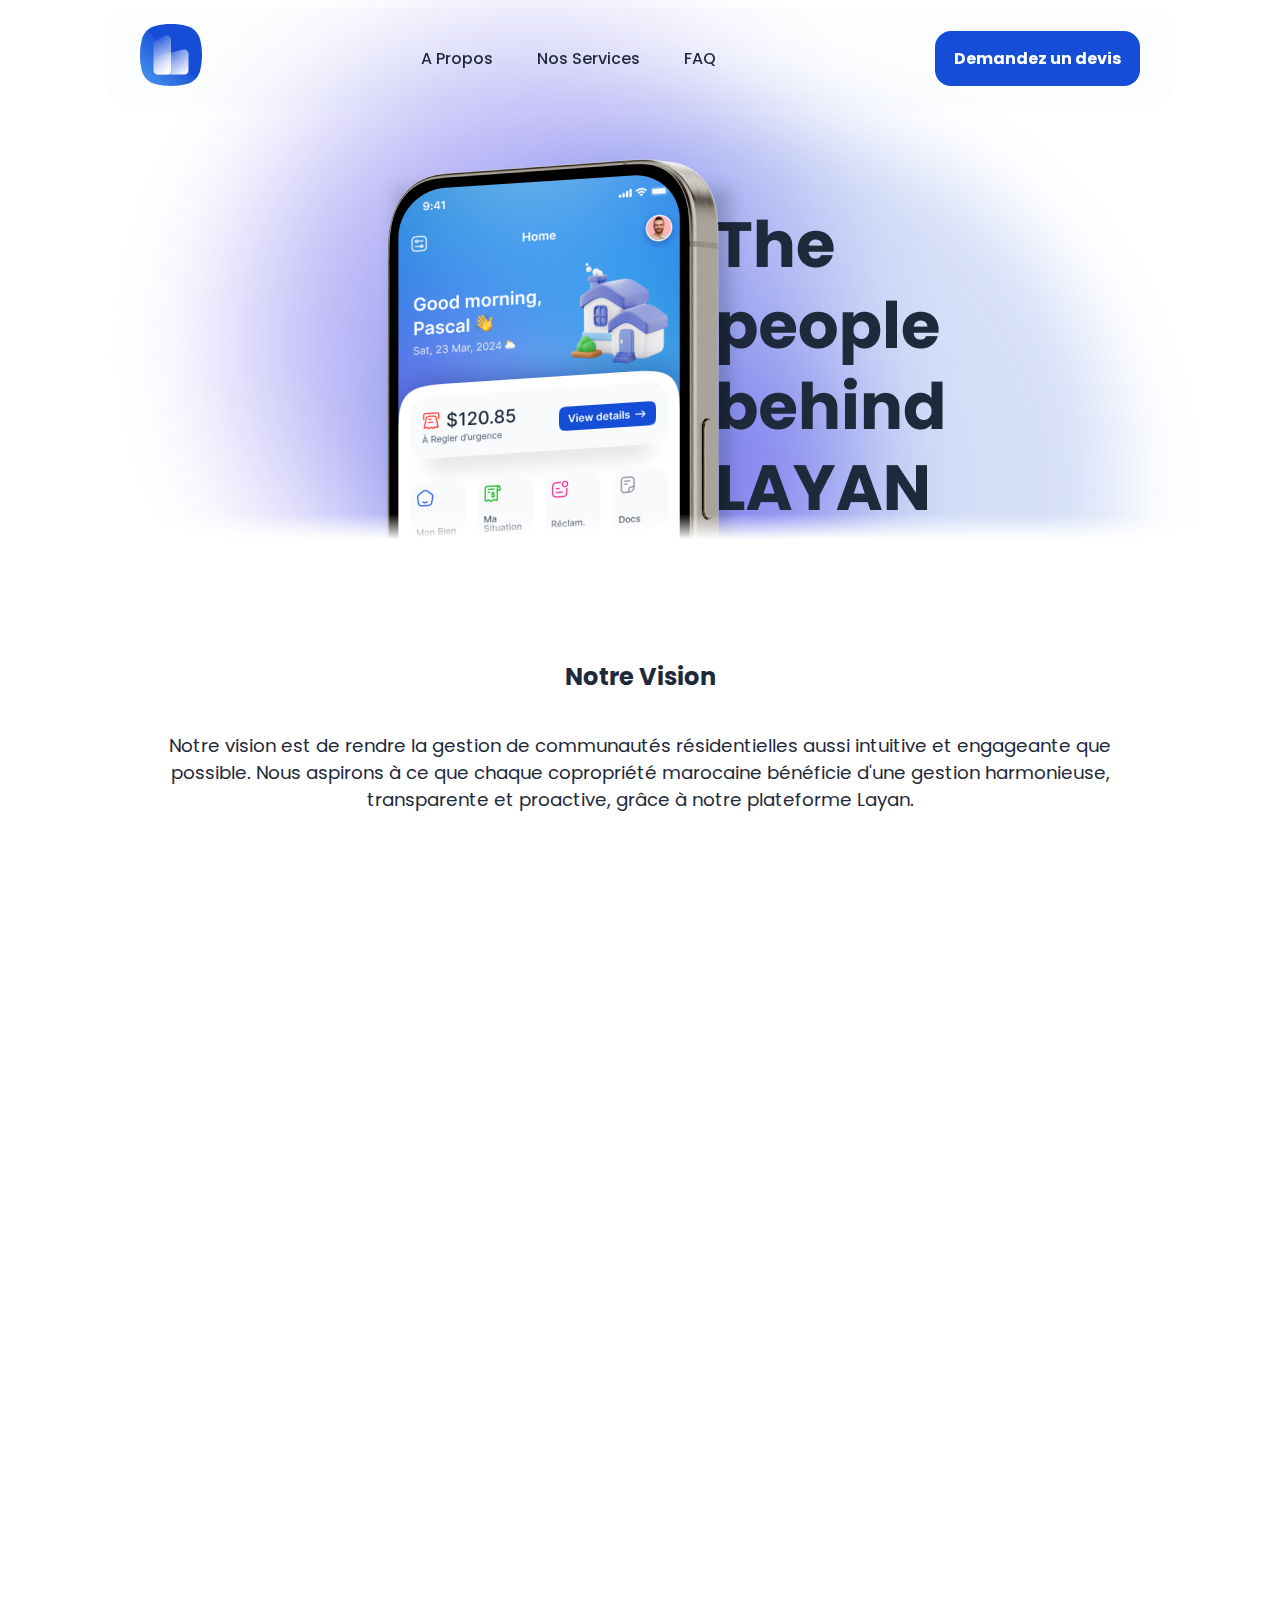
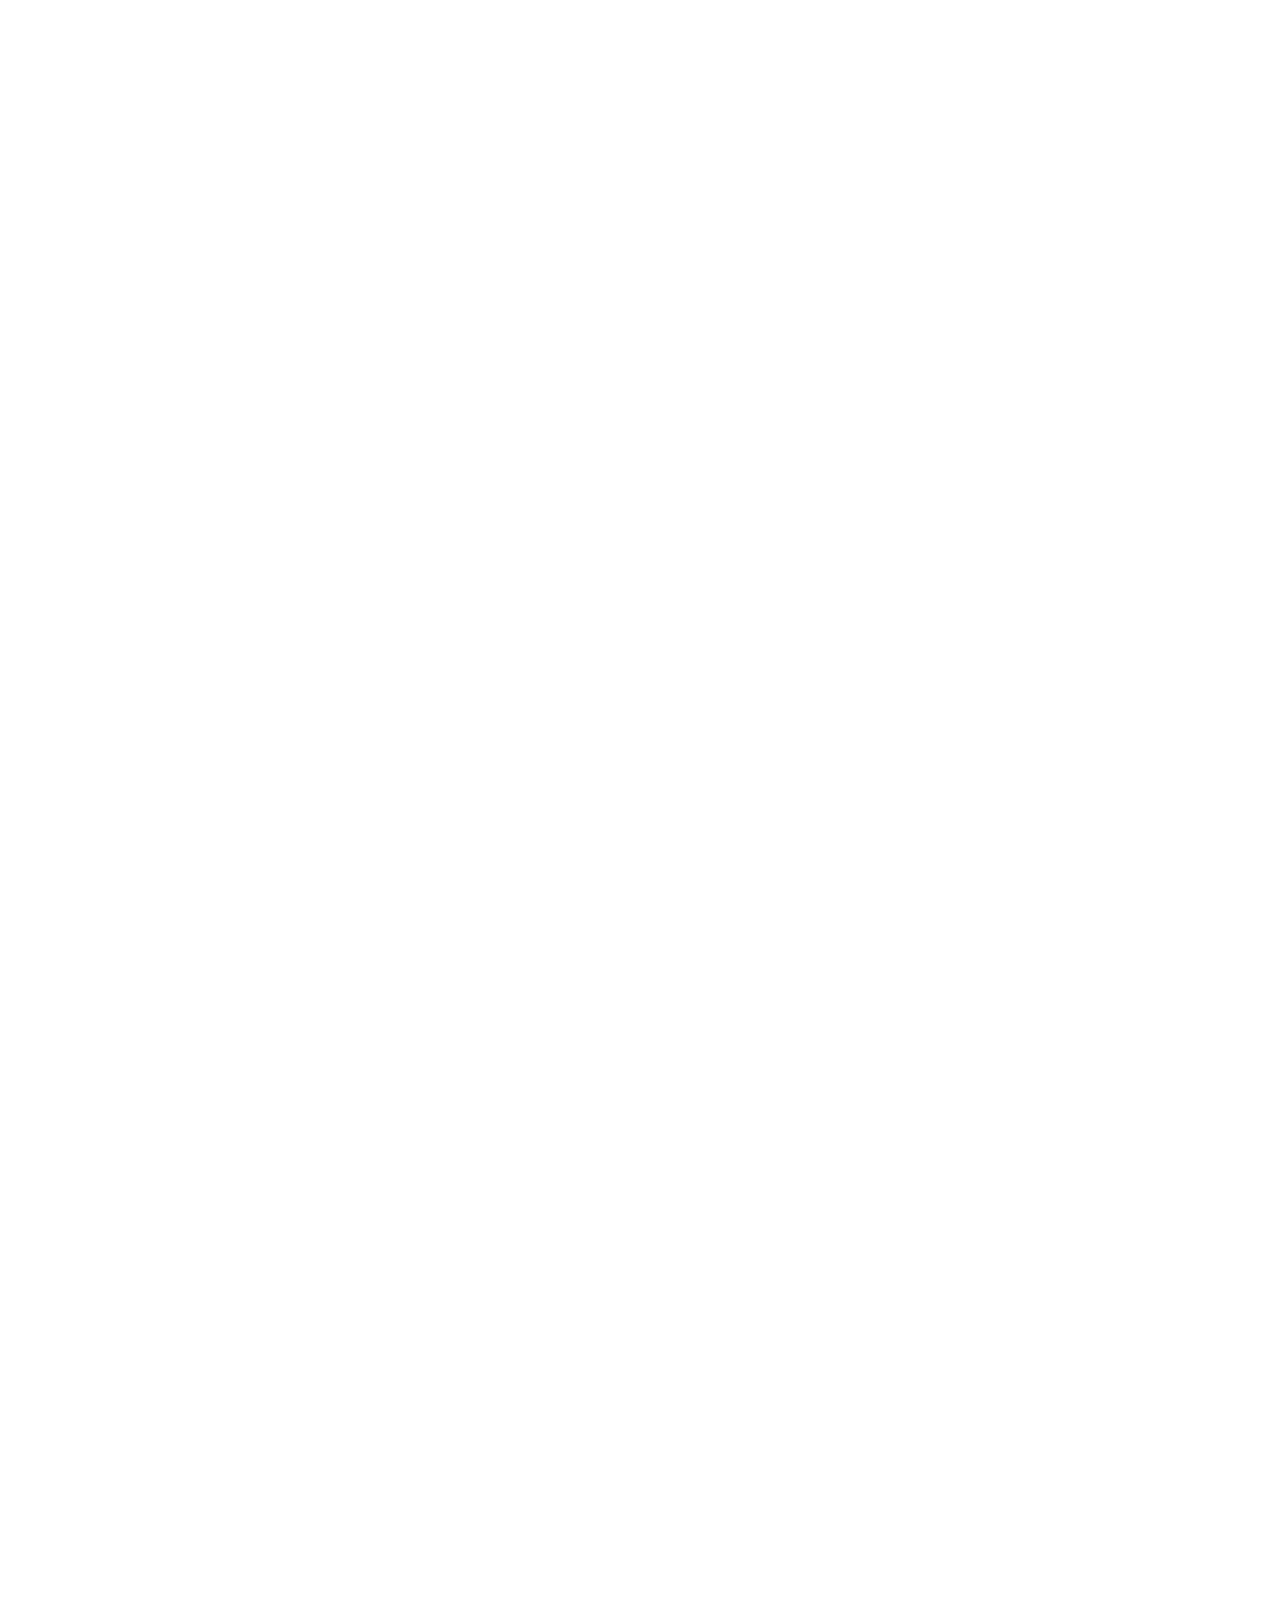
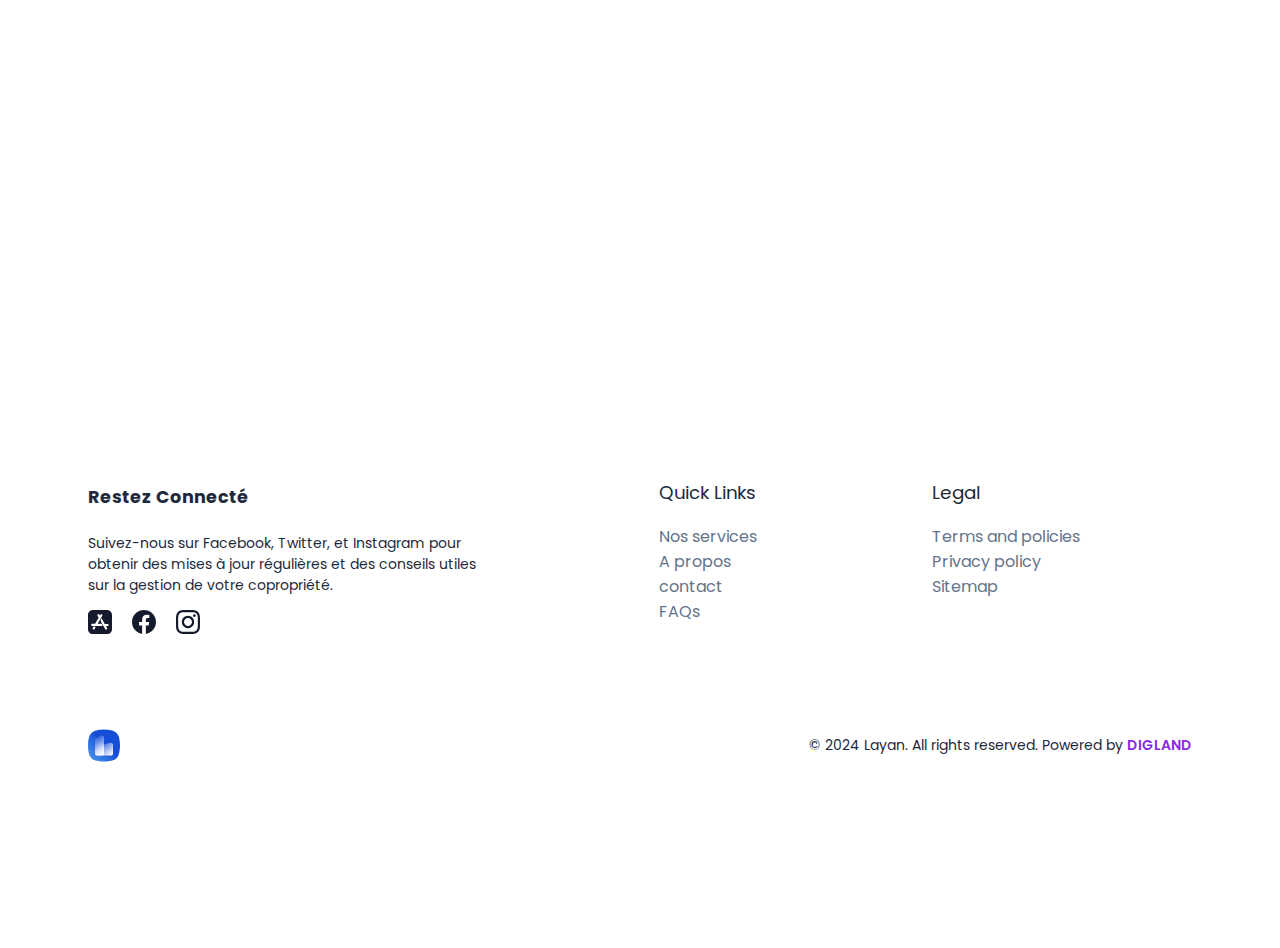
==== commit 2d380784: "Added animations" ====
--- a/about.html
+++ b/about.html
@@ -48,17 +48,17 @@
 
   <img src="./assets/images/Radial Gradient.svg" alt="gradient" class="about-gradient top-gradient">
   <div class="about-hero">
-    <img src="./assets/images/about-hero-img.png" alt="hero" class="about-img">
+    <img src="./assets/images/about-hero-img.png" alt="hero" class="about-img fade-up-first">
     <div class="overlay"></div>
   </div>
   <section>
 
-    <div class="vision">
+    <div class="vision fade-up-second">
       <h2>Notre Vision</h2>
       <p>Notre vision est de rendre la gestion de communautés résidentielles aussi intuitive et engageante que possible. Nous aspirons à ce que chaque copropriété marocaine bénéficie d'une gestion harmonieuse, transparente et proactive, grâce à notre plateforme Layan.</p>
     </div>
 
-    <div class="mission">
+    <div class="mission fade-up">
       <div class="left">
         <h2>Notre Mission</h2>
         <div class="text">
@@ -70,7 +70,7 @@
       <img src="./assets/images/mission-illu.jpg" alt="mission" class="mission-illu">
     </div>
 
-    <div class="values">
+    <div class="values fade-up">
       <h3>Nos Valeurs</h3>
       <div class="cards">
         <div class="card">
@@ -96,7 +96,7 @@
       </div>
     </div>
 
-    <div class="team">
+    <div class="team fade-up">
       <div class="left">
         <img src="./assets/images/team-img.png" alt="team">
       </div>
@@ -135,7 +135,7 @@
       </div>
     </div>
 
-    <div class="mission">
+    <div class="mission fade-up">
       <h2>Notre Histoire</h2>
       <div class="text">
         <p>Fondée en 2022, Layan a été créée par un groupe de professionnels de l’immobilier et de technologues passionnés par l’idée de transformer la gestion de propriété au Maroc.</p>
@@ -145,7 +145,7 @@
     </div>
   </section>
 
-  <div class="download" style="padding-top: 0;">
+  <div class="download fade-up" style="padding-top: 0;">
     <img src="./assets/images/download-gardient.svg" alt="gradient" class="gradient">
     <img src="./assets/images/Logo-Mark.svg" alt="logo" class="logo">
     <h1>Rejoignez Notre Mission</h1>
@@ -192,7 +192,7 @@
 
     <div class="bottom">
       <img src="./assets/images/Logo-Mark.svg" alt="logo">
-      <p>© 2024 Layan. All rights reserved.</p>
+      <p>© 2024 Layan. All rights reserved. Powered by <span style="color: blueviolet; font-weight: 600;">DIGLAND</span></p>
     </div>
   </footer>
 </body>
--- a/css/styles.css
+++ b/css/styles.css
@@ -183,6 +183,11 @@
   height: 100%;
 }
 
+.hero-section h1 {
+  font-size: var(--h2);
+  margin: 0;
+}
+
 .hero-section h2 {
   color: var(--white);
   margin: 0;
@@ -236,7 +241,7 @@
 .mockup-section {
   display: flex;
   flex-direction: column;
-  justify-content: space-between;
+  justify-content: flex-end;
   position: relative;
   height: 570px;
   margin: 0 6rem;
@@ -251,16 +256,15 @@
 
 .mockup-section .top-half {
   width: 100%;
-  height: 60vh;
-  display: flex;
-  flex-direction: row;
-  justify-content: space-between;
-}
+  display: flex;
+  flex-direction: row;
+  height: auto;
+  justify-content: center;}
 
 .mockup-section .top-half .left {
   margin-left: 4rem;
   align-self: center;
-  width: 25%;
+  width: 70%;
 }
 
 .mockup-section .top-half .right {
@@ -273,7 +277,7 @@
   background: linear-gradient(to top, var(--light) 75%, transparent);
   z-index: 8888;
   text-align: center;
-  padding: 1% 35%;
+  padding: 1% 0%;
 }
 
 
@@ -287,6 +291,15 @@
   align-items: center;
   background-color: var(--white);
   padding: 1.25rem 6rem;
+}
+
+.speciality-section .top-half .pages-mockup-gif {
+  width: 40% !important;
+  height: fit-content;
+  border-radius: var(--br-md);
+  filter: contrast(1.5);
+
+  /* transform: rotate(1deg); */
 }
 
 .speciality-section .top-half {
@@ -952,6 +965,12 @@
   flex-direction: column;
   z-index: 3;
   position: relative;
+}
+
+.services-hero h2 {
+  text-transform: uppercase;
+  font-size: var(--h3);
+  margin: 0;
 }
 
 .services {
@@ -1025,6 +1044,8 @@
   padding-top: 5rem;
   padding-bottom: 3rem;
   gap: 2rem;
+  padding-left: 2rem;
+  padding-right: 4rem;
 }
 
 .padded-white-section .second .title {
@@ -1045,7 +1066,7 @@
 }
 
 .padded-white-section .second .text p {
-  width: 70%;
+  width: 93%;
   z-index: 1;
 }
 
@@ -1057,6 +1078,10 @@
   z-index: 0;
 }
 
+.no-top-padding {
+  padding-top: 0;
+}
+
 
 .two-columns {
   display: flex;
@@ -1064,7 +1089,7 @@
   justify-content: space-between;
   padding-left: 8rem;
   padding-right: 8rem;
-  padding-top: 6rem;
+  /* padding-top: 6rem; */
   padding-bottom: 4rem;
   background: none;
 }
@@ -1073,8 +1098,8 @@
   text-align: center;
 }
 
-.two-columns .third {
-  padding-bottom: 6rem;
+.two-columns .fourth {
+  padding-bottom: 15rem;
 }
 
 .two-columns .third, .two-columns .fourth .half {
@@ -1122,6 +1147,7 @@
 .two-columns .fourth {
   display: flex;
   align-self: flex-end;
+  justify-content: center;
 }
 
 .two-columns .fourth .first-half{
@@ -1241,14 +1267,9 @@
   border-radius: var(--br-md);
   height: auto;
   cursor: pointer;
-  transition: height 0.3s ease;
-
-}
-
-/* details {
-  transition: height 0.3s ease;
-  height: auto; /* Set height to auto initially */
-
+  opacity: 0;
+  transition: all 0.9s ease;
+  overflow: hidden;}
 
 .faq-card details summary {
   font-weight: 600;
@@ -1258,20 +1279,29 @@
   justify-content: space-between;
 }
 
-.faq-card details summary::-webkit-details-marker {
+.faq-card details[open] summary h4:last-child {
+  transform: rotate(-180deg);
+}
+
+.faq-card summary {
+  cursor: pointer;
+  outline: none;
+}
+
+.faq-card p {
+  margin: 0;
+}
+
+.faq-card summary::-webkit-details-marker {
   display: none;
 }
 
-.faq-card details p {
-  font-size: var(--par);
-  margin-top: 1rem;
-  transition: height 0.3s ease;
-
-}
 
 .hero-phone-mockup {
   top: 85px;
   animation: anim 1.2s ease-out;
+  margin-top: 16rem;
+  z-index: 9;
 }
 
 @keyframes anim {
@@ -1318,8 +1348,8 @@
 .mobile-nav {
   position: fixed;
   top: 0;
-  right: 0;
-  width: 100%;
+  left: 0;
+  width: 100vw;
   height: 100vh;
   justify-content: center;
   align-items: center;
@@ -1327,7 +1357,7 @@
   flex-direction: column;
   background-color: var(--light);
   color: white;
-  z-index: 9999;
+  z-index: 99999;
   list-style: none;
   display: hidden;
   opacity: 0; /* Initial opacity */
@@ -1383,6 +1413,7 @@
 .hero-section {
   margin: 0;
   padding-top: 2rem;
+  height: 10vh;
 }
 
 .hero-section h1 {
@@ -1390,7 +1421,10 @@
 }
 
 .hero-section h2 {
-  font-size: 1rem;
+  text-align: center;
+  color: black;
+  font-weight: 400;
+  font-size: .75rem;
 }
 
 .hero-section .finances-img, .hero-section .complaints-img {
@@ -1436,12 +1470,13 @@
 
 .mockup-section {
   margin: 0;
-  height: 450px;
+  height: 340px;
   padding-top: 6rem;
 }
 
-.mockup-section .hero-phone-mockup {
-  transform: translateX(-50%) scale(0.5);
+.hero-phone-mockup {
+  transform: scale(0.5);
+  margin-top: -6rem;
 }
 
 .mockup-section .top-half {
@@ -1461,7 +1496,8 @@
 }
 
 .mockup-section .bottom-half {
-  padding: 0 4rem;
+  padding: 0 1rem;
+  z-index: 99;
 }
 
 
@@ -1479,7 +1515,11 @@
   width: 100%;
 }
 
-.speciality-section .top-half .pages-mockup-img {
+.speciality-section .top-half .pages-mockup-gif {
+  width: 100% !important;
+  margin-top: 1rem;
+  height: fit-content;
+  border-radius: var(--br-md);
   order: 2;
 }
 
@@ -1956,7 +1996,7 @@
 
 
 
-@media only screen and (max-width: 1028px) and (min-width: 768px) {
+@media only screen and (max-width: 1028px) and (min-width: 770px) {
 
 p {
   font-size: 1rem;
@@ -2031,9 +2071,10 @@
   align-items: center ;
 }
 
-.speciality-section .top-half .pages-mockup-img {
-  width: 38%;
+.speciality-section .top-half .pages-mockup-gif {
+  width: 40% !important;
   height: fit-content;
+  border-radius: var(--br-md);
 }
 
 .speciality-section .top-half .right {
@@ -2355,9 +2396,35 @@
 
 }
 
+@media only screen and (min-width: 1300px){
+  .test-home {
+    height: fit-content !important;
+  }
+
+  .test-home .card-2{
+    margin-top: 15rem;
+  }
+
+  .testimonials .cards .card .person-left {
+    right: -15% !important;
+}
+}
+
 
 
 @media only screen and (max-width: 600px) {
+
+  .dissapear {
+    display: none;
+  }
+
+  .keys .main-img ,.pages-mockup-gif{
+    height: auto;
+  }
+
+  .pages-mockup-gif {
+    width: 100%;
+  }
 
   
 .two-columns .fourth {
@@ -2430,15 +2497,15 @@
 }
 
 
-/* 
-* {
+
+/* * {
   outline: 1px red solid;
 } */
 
 @keyframes fadeUp {
   0% {
     opacity: 0;
-    transform: translateY(20px); /* Start slightly below */
+    transform: translateY(50px); /* Start slightly below */
   }
   100% {
     opacity: 1;
@@ -2448,6 +2515,52 @@
 
 /* Apply the animation to elements with the fade-up class */
 .fade-up {
-  animation: fadeUp 2s ease forwards; /* Adjust animation duration and easing */
-  opacity: 0; /* Start with opacity 0 */
+  opacity: 0;
+  transform: translateY(250px);
+  transition: all 1s ease;
+}
+
+.fade-up-first {
+  animation: fadeUp 1s ease;
+}
+
+.fade-up-second {
+  /* opacity: 0; */
+  animation: 2s ease fadeUp ;
+}
+
+
+.video {
+  position: absolute;
+  top: 0;
+  left: 0;
+  width: 100vw;
+  max-width: 100vw;
+  overflow-x: hidden;
+  height: 100vh;
+  object-fit: cover;
+  z-index: 99999;
+}
+
+.video video {
+  width: 100vw;
+  height: auto;
+  transition: all .5s ease;
+  /* position: sticky; */
+}
+
+.fade-up-all {
+  opacity: 0;
+  transform: translateY(100vh);
+  transition: all .3s ease;
+}
+
+.hover-scale:hover {
+  scale: 1.1;
+  transition: all 0.5s ease;
+}
+
+.invert-hover:hover {
+  background-color: var(--primary) !important;
+  color: white;
 }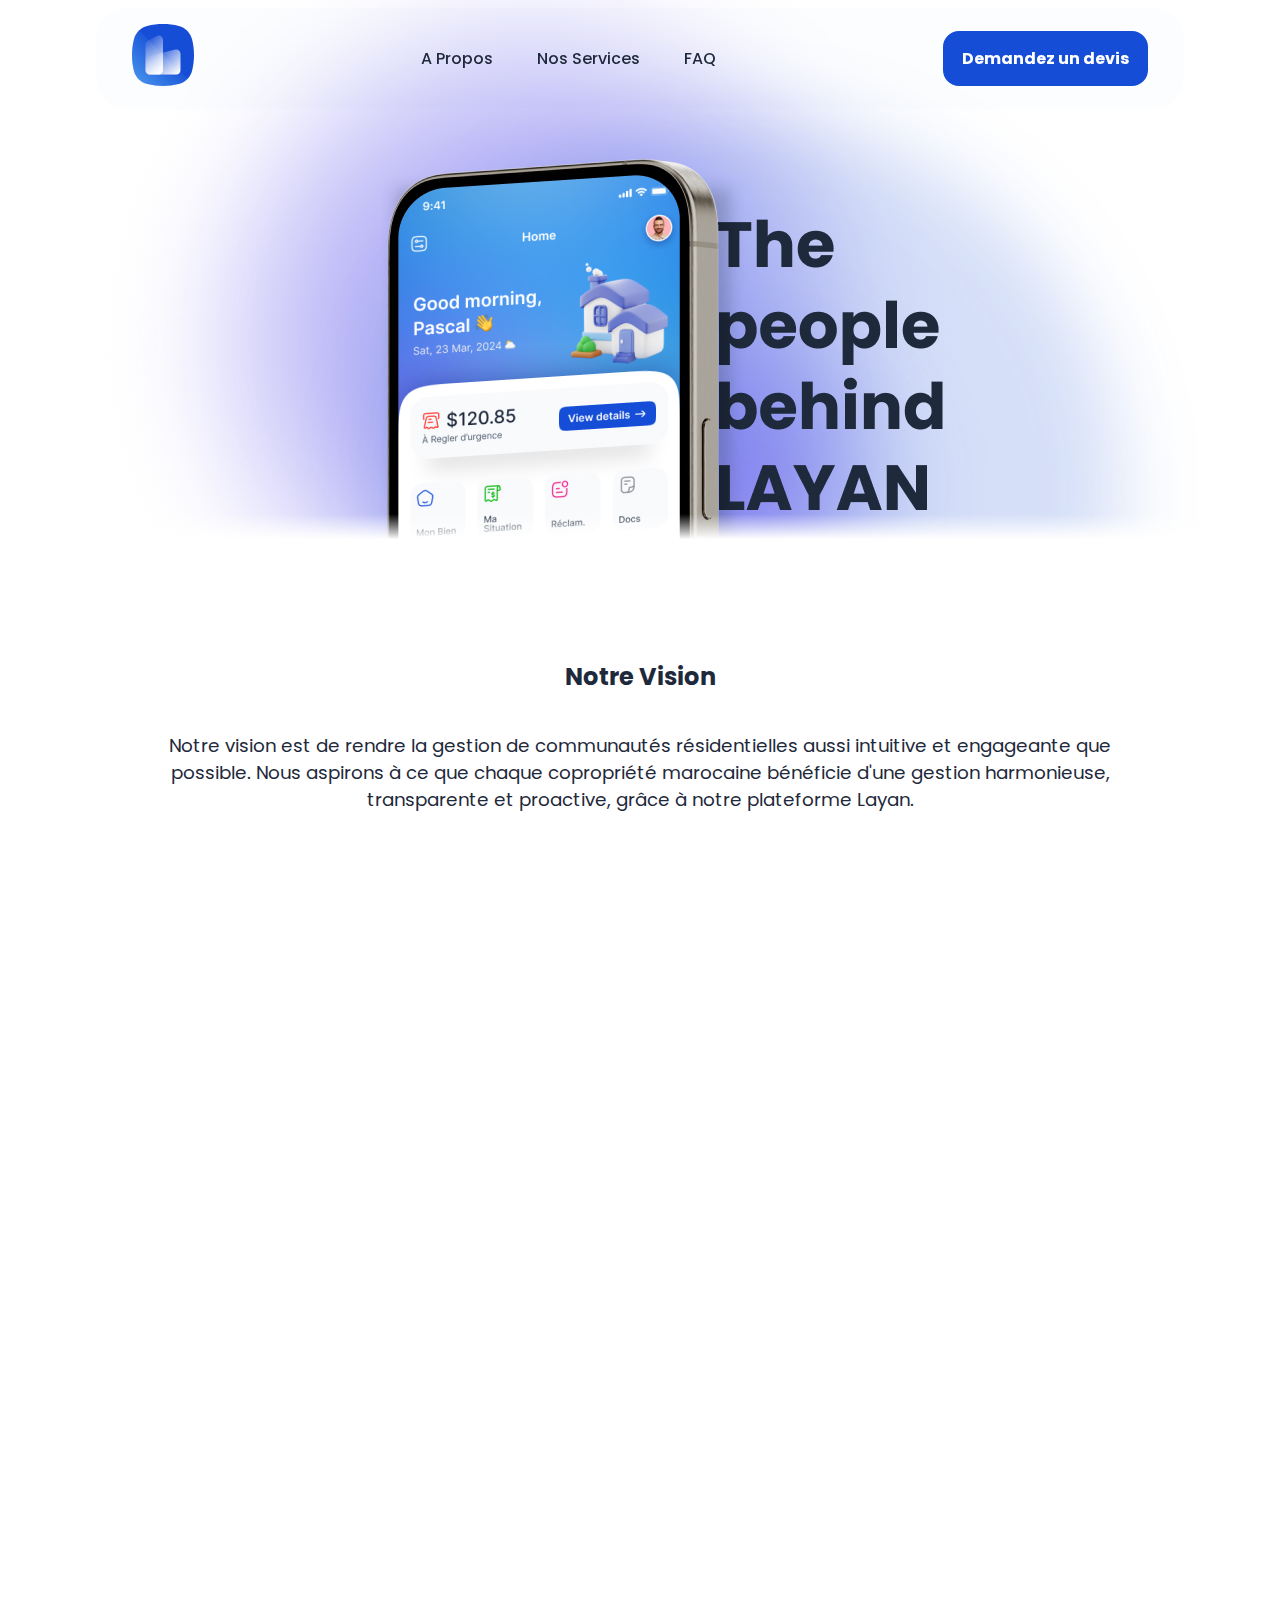
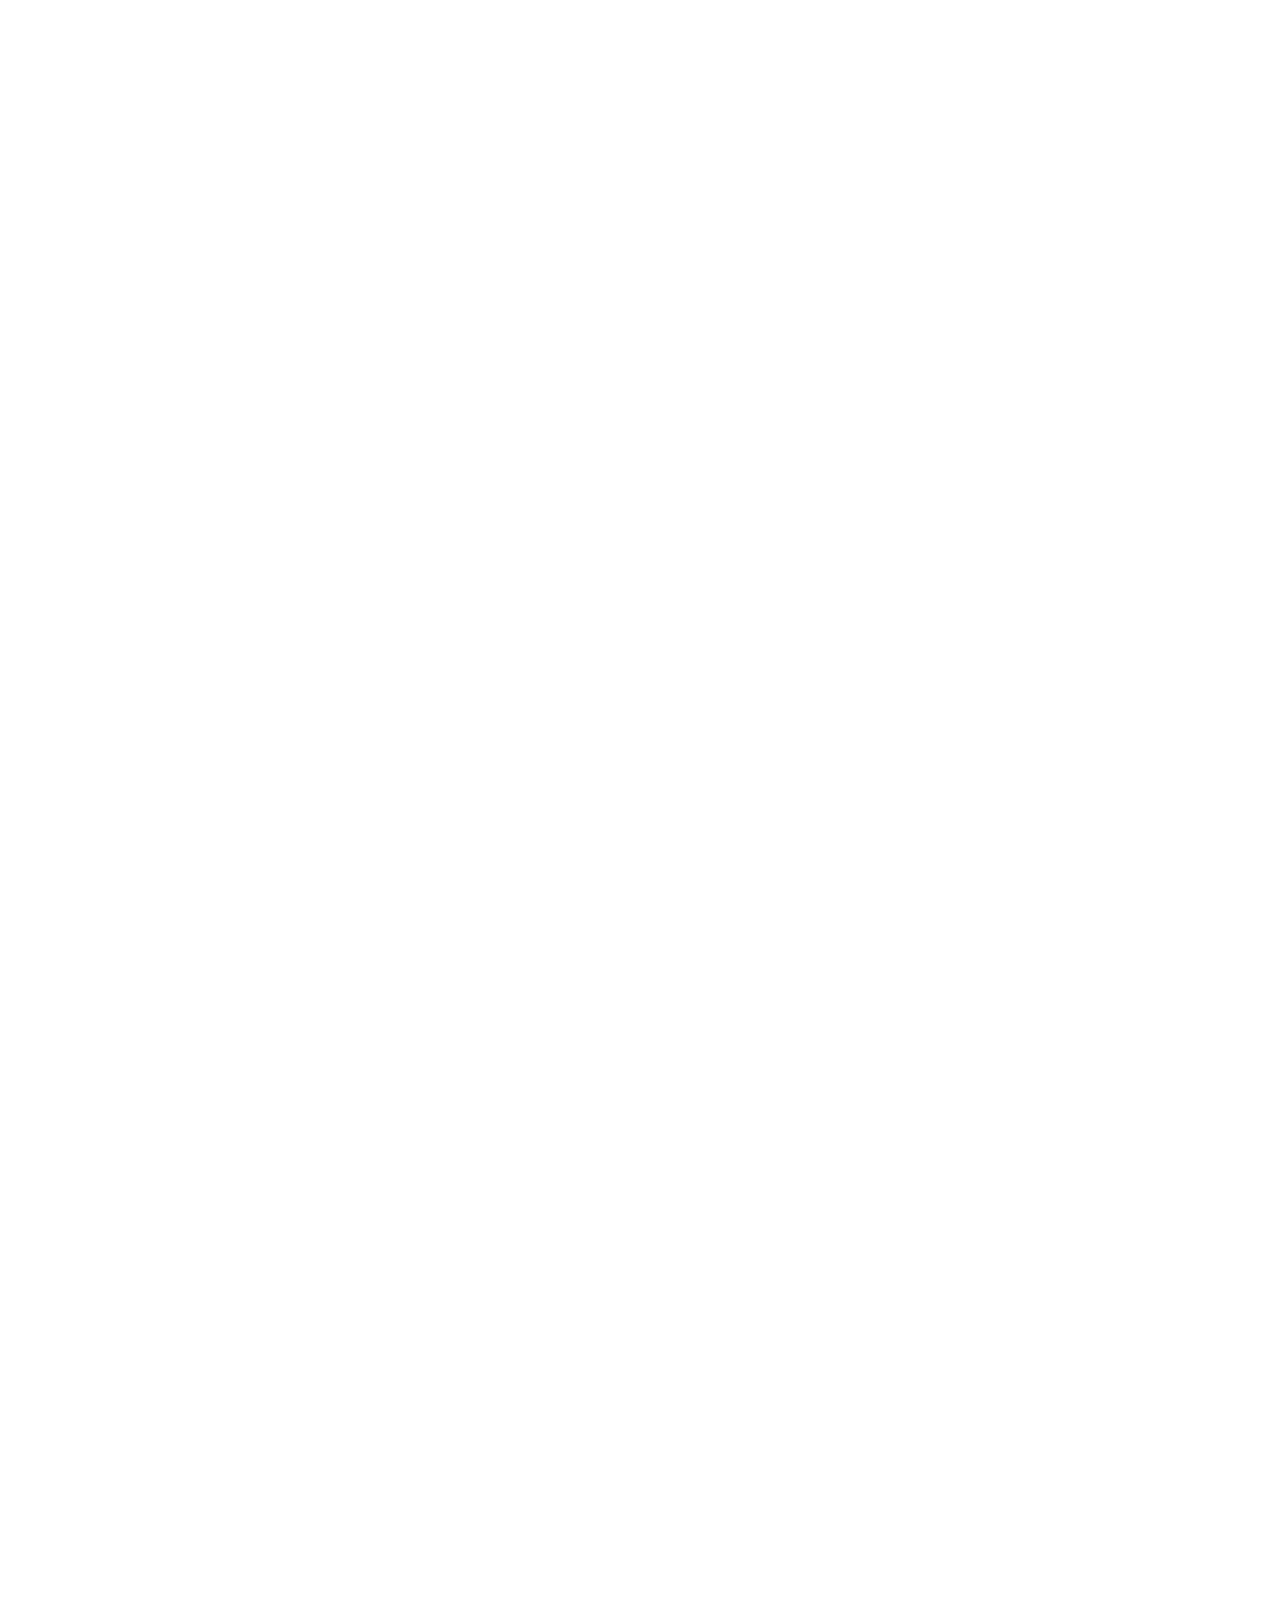
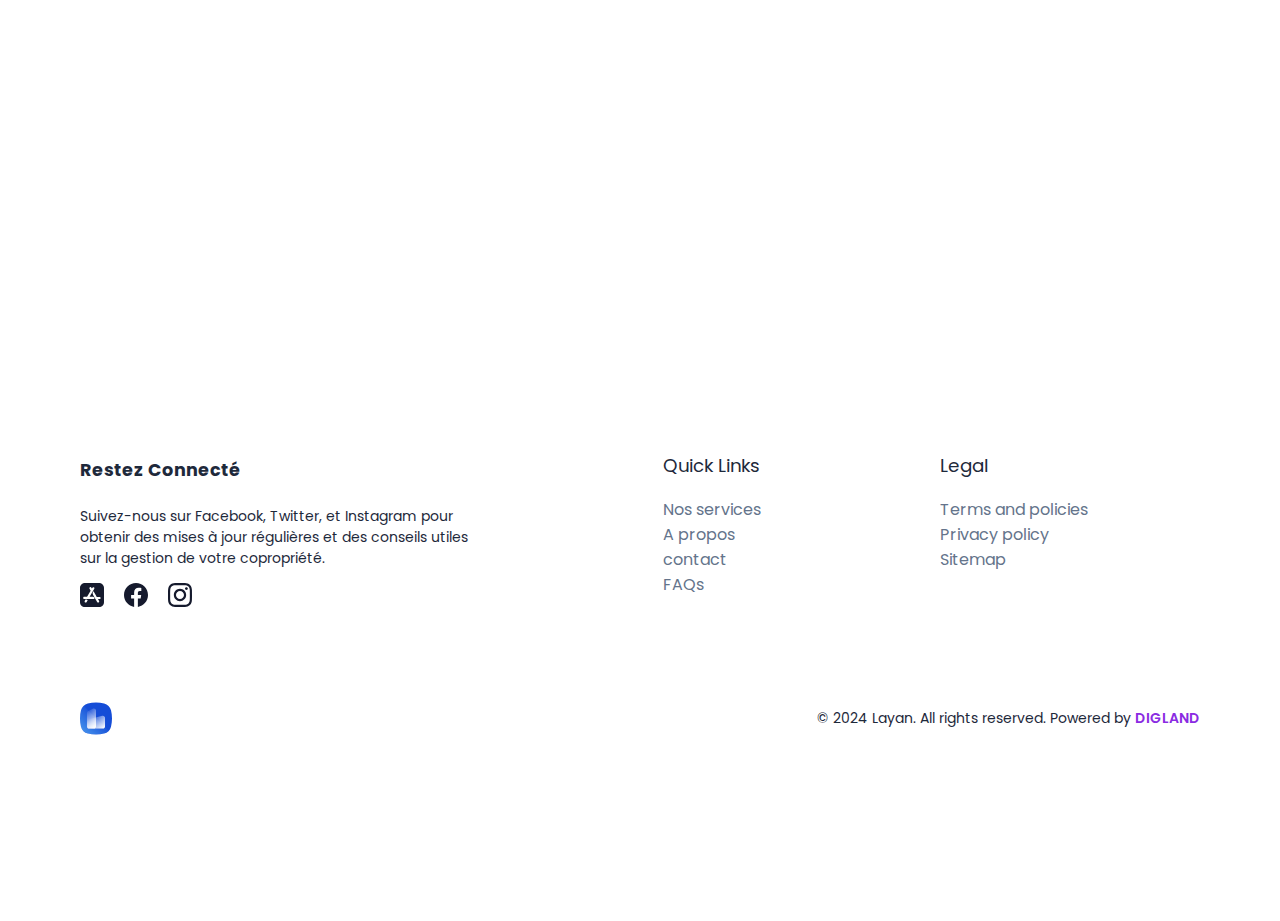
==== commit 972f2d67: "added mobile video" ====
--- a/about.html
+++ b/about.html
@@ -98,7 +98,7 @@
 
     <div class="team fade-up">
       <div class="left">
-        <img src="./assets/images/team-img.png" alt="team">
+        <img src="./assets/images/team-img.png" alt="team" class="team-img">
       </div>
       <div class="right">
         <h2>L'équipe de Leadership</h2>
--- a/css/styles.css
+++ b/css/styles.css
@@ -51,6 +51,7 @@
   min-height: 100vh;
   overflow-x: hidden;
   max-width: 100vw;
+  margin: 0;
 }
 
 * {
@@ -1191,6 +1192,10 @@
   justify-content: flex-end;
 }
 
+.mobile-only {
+  display: none;
+}
+
 .padded-white-section .second .title .community {
   position: absolute;
   right: -25%;
@@ -1913,10 +1918,21 @@
   scale: 0.5;
 }
 
+.padded-white-section .second .title {
+  display: none;
+}
+
 .padded-white-section .second .title img {
   width: 25%;
 }
 
+.line-doodle {
+  display: none;
+}
+
+.mobile-only {
+  display: flex;
+}
 
 .two-columns {
   flex-direction: column;
@@ -1929,6 +1945,10 @@
   padding-bottom: 3rem;
 }
 
+.two-columns .fourth {
+  padding-bottom: 4rem;
+}
+
 .two-columns .third, .two-columns .fourth {
   width: 100%;
 }
@@ -1957,8 +1977,9 @@
   width: 90%;
 }
 
-.padded-white-section .second .cards-img {
-  width: 100%;
+.padded-white-section .cards-img img {
+  width: 100%;
+  height: fit-content;
 }
 
 .test-height .cards .card-1 .person-left {
@@ -2055,7 +2076,12 @@
 }
 
 .mockup-section .bottom-half {
-  padding: 1% 30%;
+  padding: 1% 17%;
+}
+
+
+.mockup-section .top-half .left {
+  width: 100%;
 }
 
 
@@ -2067,18 +2093,22 @@
   padding: 1.25rem 2rem;
 }
 
+
 .speciality-section .top-half {
   align-items: center ;
+  flex-direction: column;
+  row-gap: 1rem;
 }
 
 .speciality-section .top-half .pages-mockup-gif {
-  width: 40% !important;
+  width: 88% !important;
   height: fit-content;
   border-radius: var(--br-md);
 }
 
 .speciality-section .top-half .right {
-  width: 60%;
+  width: 100%;
+  padding-left: 0;
 }
 
 .speciality-section .bottom-half .right {
@@ -2193,7 +2223,7 @@
 
 .download {
   padding: 1rem;
-  padding-top: 10rem !important;
+  padding-top: 5rem !important;
 }
 
 .download .stores {
@@ -2248,12 +2278,26 @@
   padding: 1rem;
   border-radius: var(--br-md);
   display: flex;
-  flex-direction: row;
-  gap: 3rem;
+  flex-direction: column;
+  gap: 0;
+}
+
+section .mission .left {
+  order: 2;
+}
+
+section .mission .mission-illu {
+  width: 100%;
+  order: 1;
 }
 
 section .team .left, section .team .right {
   width: 48%;
+}
+
+section .team .left .team-img {
+  width: 100%;
+  height: auto;
 }
 
 
@@ -2271,6 +2315,11 @@
   justify-content: center;
 }
 
+.contact-img {
+  width: 100%;
+
+}
+
 .contact-container .left-side {
   display: flex;
   flex-direction: column;
@@ -2303,6 +2352,14 @@
   width: 120%;
 }
 
+.ga-1, .ga-2, .ga-3 {
+  height: -webkit-fill-available;
+}
+
+.two-columns .fourth {
+  padding-bottom: 0;
+}
+
 
 
 .two-columns {
@@ -2310,10 +2367,12 @@
   padding-left: 1rem;
   padding-right: 1rem;
   padding-top: 3rem;
+  margin-top: 3rem;
+  row-gap: 5rem;
 }
 
 .two-columns .third {
-  padding-bottom: 3rem;
+  /* padding-bottom: 3rem; */
 }
 
 .two-columns .third, .two-columns .fourth {
@@ -2531,7 +2590,7 @@
 
 
 .video {
-  position: absolute;
+  position: relative;
   top: 0;
   left: 0;
   width: 100vw;
@@ -2543,9 +2602,10 @@
 }
 
 .video video {
-  width: 100vw;
-  height: auto;
+  width: 100%;
+  height: 100%;
   transition: all .5s ease;
+  object-fit: cover;
   /* position: sticky; */
 }
 
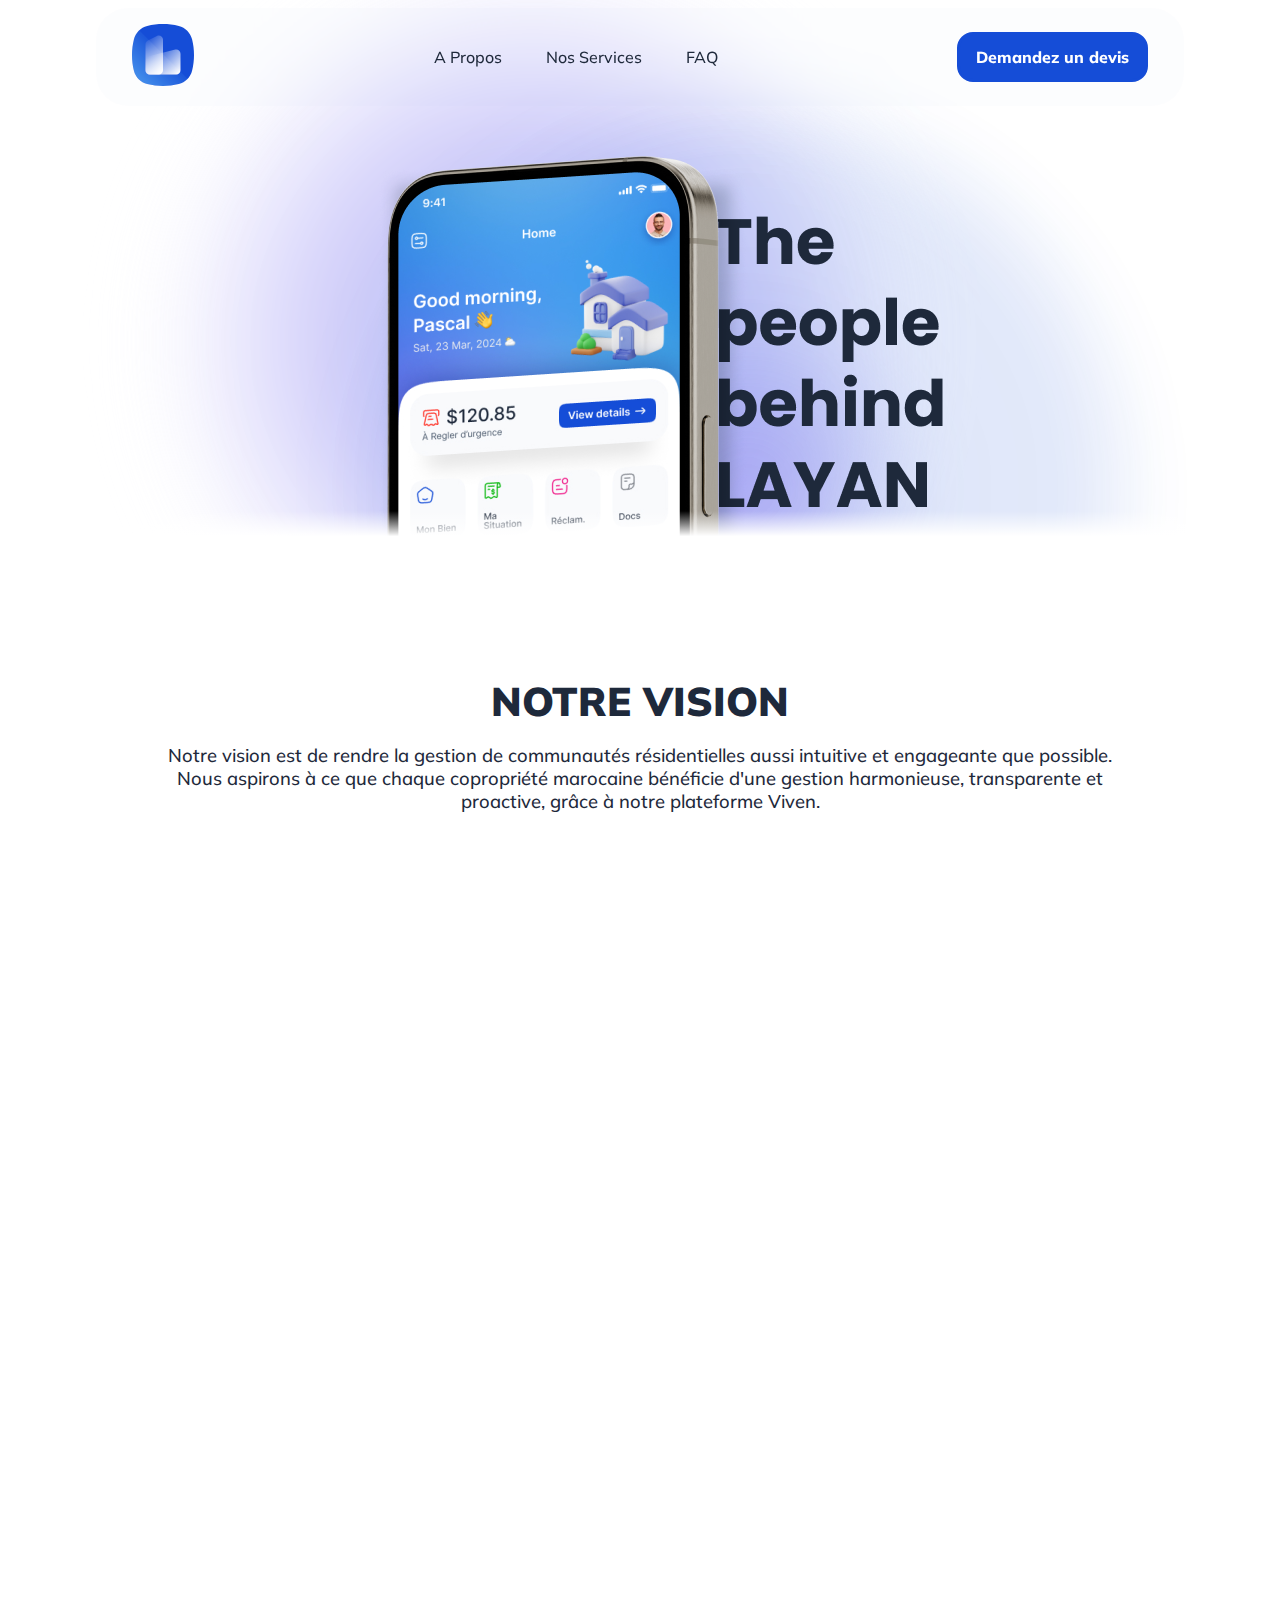
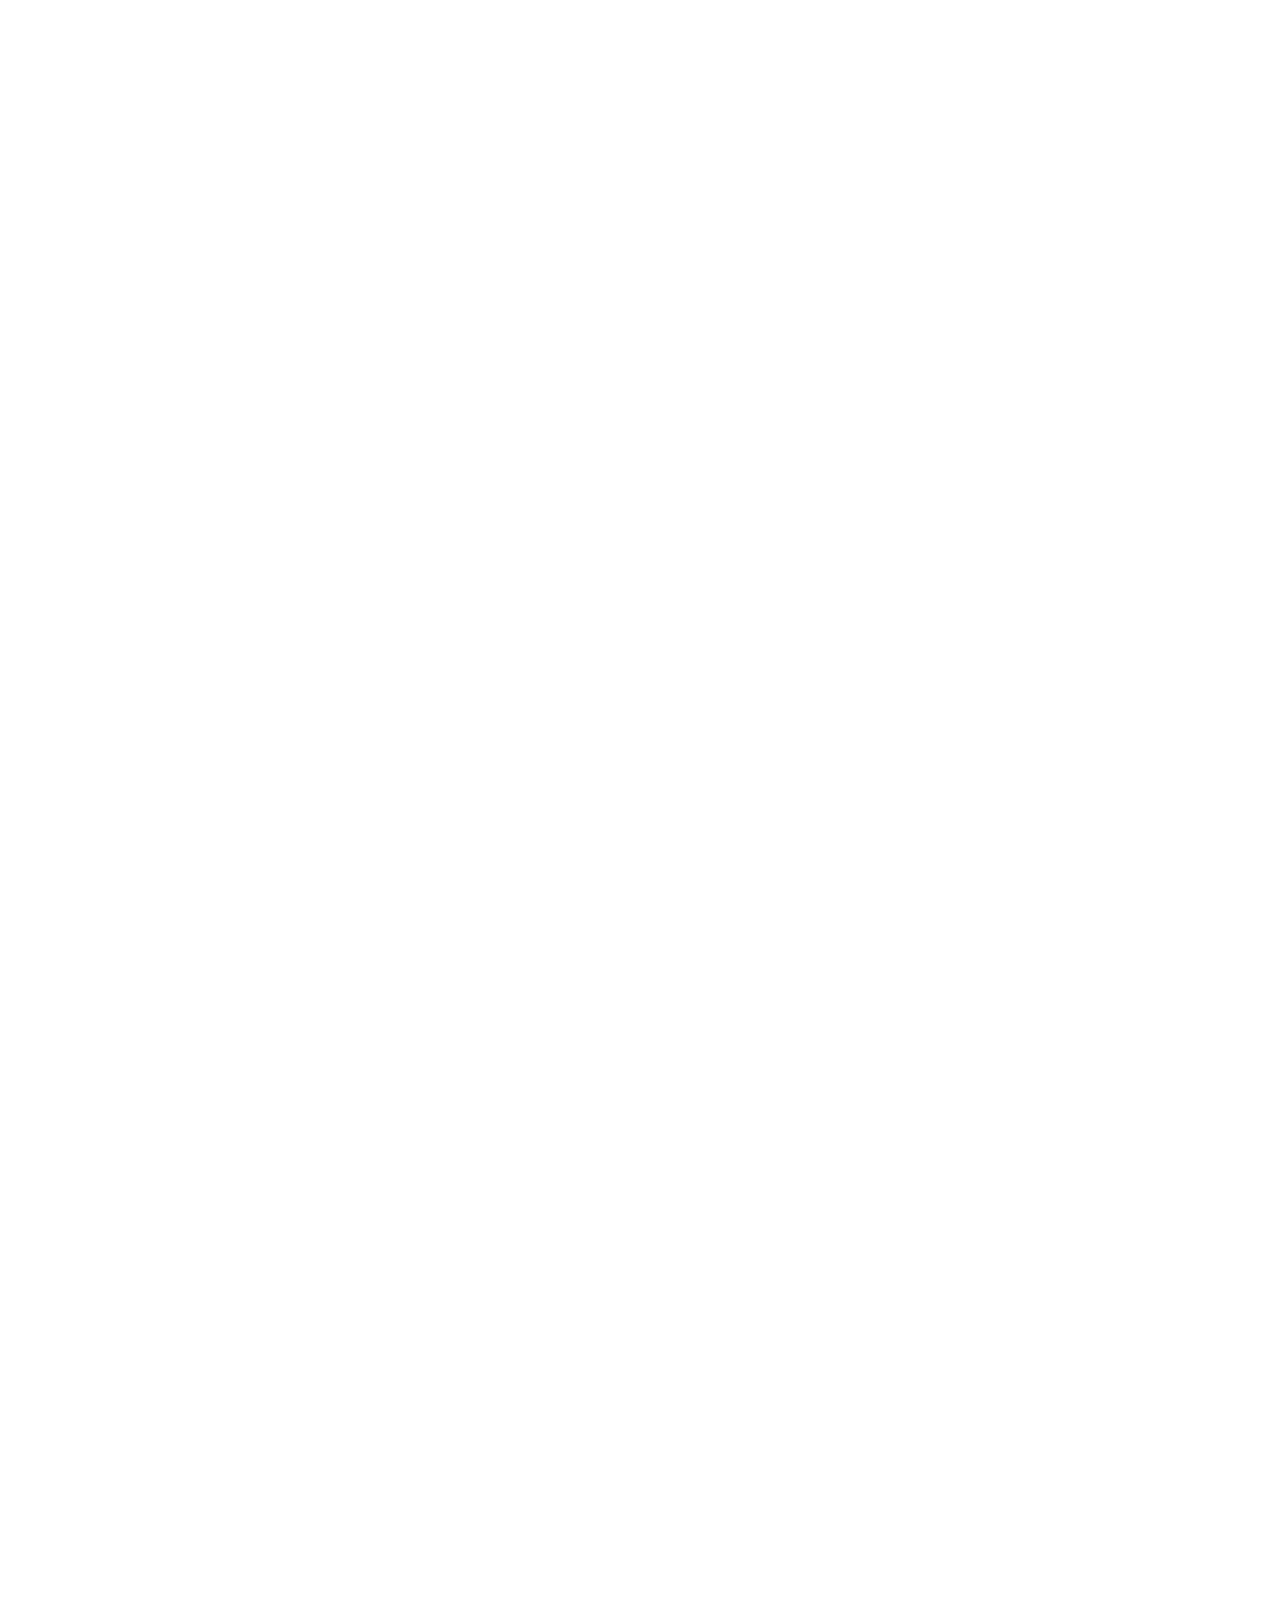
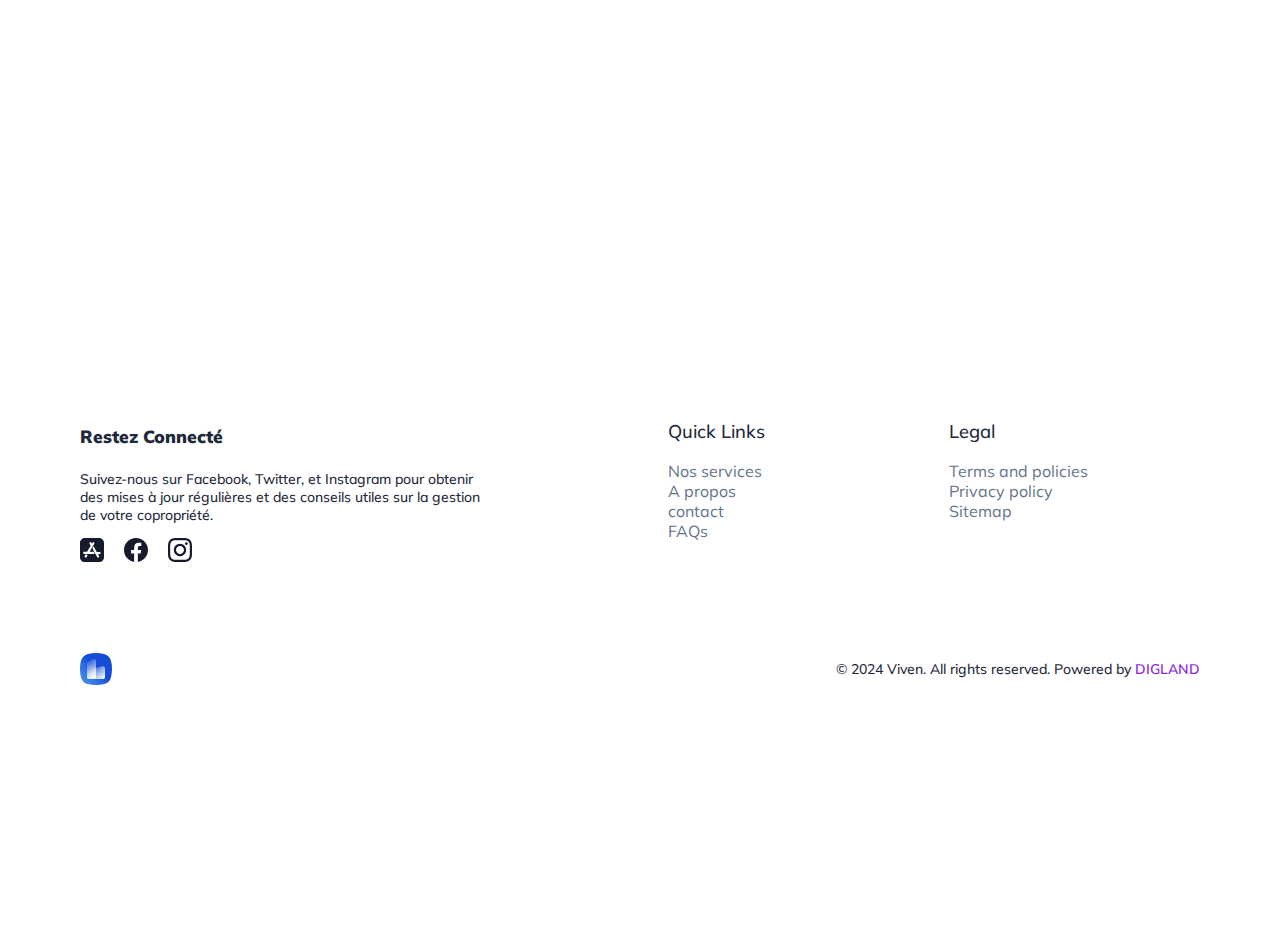
==== commit 9236ac09: "Design changes" ====
--- a/about.html
+++ b/about.html
@@ -3,7 +3,7 @@
 <head>
   <meta charset="UTF-8">
   <meta name="viewport" content="width=device-width, initial-scale=1.0">
-  <title>Layan</title>
+  <title>Viven</title>
   <link rel="stylesheet" href="./css/styles.css" />
 </head>
 <body style="background-color: white;">
@@ -22,7 +22,7 @@
     <nav>
       <div class="logo-container">
         <a href="index.html">
-          <img src="./assets/images/Logo-Mark.svg" alt="logo Layan" class="logo-nav" />
+          <img src="./assets/images/Logo-Mark.svg" alt="logo Viven" class="logo-nav" />
         </a>
       </div>
       <div class="nav-links">
@@ -54,15 +54,15 @@
   <section>
 
     <div class="vision fade-up-second">
-      <h2>Notre Vision</h2>
-      <p>Notre vision est de rendre la gestion de communautés résidentielles aussi intuitive et engageante que possible. Nous aspirons à ce que chaque copropriété marocaine bénéficie d'une gestion harmonieuse, transparente et proactive, grâce à notre plateforme Layan.</p>
+      <h3 style="margin-bottom: 0;">Notre Vision</h3>
+      <p>Notre vision est de rendre la gestion de communautés résidentielles aussi intuitive et engageante que possible. Nous aspirons à ce que chaque copropriété marocaine bénéficie d'une gestion harmonieuse, transparente et proactive, grâce à notre plateforme Viven.</p>
     </div>
 
     <div class="mission fade-up">
       <div class="left">
-        <h2>Notre Mission</h2>
+        <h3>Notre Mission</h3>
         <div class="text">
-          <p>Layan a pour mission de révolutionner la gestion de propriété au Maroc en proposant une plateforme à la fois simple et sécurisée.</p>
+          <p>Viven a pour mission de révolutionner la gestion de propriété au Maroc en proposant une plateforme à la fois simple et sécurisée.</p>
           
           <p>Nous croyons que la gestion d’une copropriété peut être grandement améliorée par la technologie, offrant ainsi une expérience sans précédent en termes de facilité et d’efficacité pour les syndics et les résidents.</p>
         </div>
@@ -101,46 +101,46 @@
         <img src="./assets/images/team-img.png" alt="team" class="team-img">
       </div>
       <div class="right">
-        <h2>L'équipe de Leadership</h2>
+        <h3>L'équipe de Leadership</h3>
         <div class="cards">
           <div class="card">
             <div class="title">
               <h5>Maxim Levot</h5>
               <p>- CEO</p>
             </div>
-            <p>Forte d’une expérience de dix ans dans le domaine de la gestion immobilière a travers le monde, Maxim est la visionnaire derrière Layan, guidant l'entreprise vers un avenir prometteur.</p>
+            <p>Forte d’une expérience de dix ans dans le domaine de la gestion immobilière a travers le monde, Maxim est la visionnaire derrière Viven, guidant l'entreprise vers un avenir prometteur.</p>
           </div>
           <div class="card bg-color">
             <div class="title">
               <h5>Yasser</h5>
               <p>- CTO</p>
             </div>
-            <p>Expert en sécurité informatique, Yasser supervise le développement technique de Layan, assurant que notre plateforme reste sécurisée et à la pointe de la technologie.</p>
+            <p>Expert en sécurité informatique, Yasser supervise le développement technique de Viven, assurant que notre plateforme reste sécurisée et à la pointe de la technologie.</p>
           </div>
           <div class="card">
             <div class="title">
               <h5>Amine</h5>
               <p>- COO</p>
             </div>
-            <p>Amine est en charge des opérations quotidiennes chez Layan, s’assurant que nos services soient toujours performants et centrés sur le client.</p>
+            <p>Amine est en charge des opérations quotidiennes chez Viven, s’assurant que nos services soient toujours performants et centrés sur le client.</p>
           </div>
           <div class="card bg-color">
             <div class="title">
               <h5>Rachid</h5>
               <p>- CDO</p>
             </div>
-            <p>Rachid mène la transformation numérique chez Layan, alignant innovation technologique et stratégie marketing pour optimiser l’engagement et la croissance.</p>
+            <p>Rachid mène la transformation numérique chez Viven, alignant innovation technologique et stratégie marketing pour optimiser l’engagement et la croissance.</p>
           </div>
         </div>
       </div>
     </div>
 
     <div class="mission fade-up">
-      <h2>Notre Histoire</h2>
+      <h3>Notre Histoire</h3>
       <div class="text">
-        <p>Fondée en 2022, Layan a été créée par un groupe de professionnels de l’immobilier et de technologues passionnés par l’idée de transformer la gestion de propriété au Maroc.</p>
+        <p>Fondée en 2022, Viven a été créée par un groupe de professionnels de l’immobilier et de technologues passionnés par l’idée de transformer la gestion de propriété au Maroc.</p>
         
-        <p>Partant du constat que les méthodes traditionnelles étaient souvent inefficaces et source de frustrations, nous avons développé Layan pour répondre aux besoins spécifiques des communautés résidentielles marocaines.</p>
+        <p>Partant du constat que les méthodes traditionnelles étaient souvent inefficaces et source de frustrations, nous avons développé Viven pour répondre aux besoins spécifiques des communautés résidentielles marocaines.</p>
       </div>
     </div>
   </section>
@@ -192,7 +192,7 @@
 
     <div class="bottom">
       <img src="./assets/images/Logo-Mark.svg" alt="logo">
-      <p>© 2024 Layan. All rights reserved. Powered by <span style="color: blueviolet; font-weight: 600;">DIGLAND</span></p>
+      <p>© 2024 Viven. All rights reserved. Powered by <span style="color: blueviolet; font-weight: 600;">DIGLAND</span></p>
     </div>
   </footer>
 </body>
--- a/css/styles.css
+++ b/css/styles.css
@@ -1,4 +1,16 @@
+
+/*
+Theme Name: Layan
+Theme URI: layan.com
+Description: syndic web application
+Version: 1.0
+Author: Nada Nadir
+Author URI: #
+*/
+
 @import url('https://fonts.googleapis.com/css2?family=Poppins:ital,wght@0,100;0,200;0,300;0,400;0,500;0,600;0,700;0,800;0,900;1,100;1,200;1,300;1,400;1,500;1,600;1,700;1,800;1,900&display=swap');
+@import url('https://fonts.googleapis.com/css2?family=Mulish:ital,wght@0,200..1000;1,200..1000&display=swap');
+@import url('https://fonts.googleapis.com/css2?family=Manrope:wght@200..800&display=swap');
 
 :root {
   --primary: #154DD7;
@@ -25,27 +37,28 @@
 
 h1 {
   font-size: 2rem;
-  font-weight: bold;
+  font-weight: 1000;
 }
 h2 {
   font-size: 1.5rem;
-  font-weight: bold;
+  font-weight: 1000;
 }
 h3 {
-  font-size: 1.5rem;
-  font-weight: bold;
+  font-size: 2.5rem;
+  font-weight: 1000;
+  text-transform: uppercase;
 }
 h4 {
   font-size: 1.1rem;
-  font-weight: bold;
+  font-weight: 900;
 }
 p {
   font-size: 1.15rem;
-  font-weight: normal;
+  font-weight: 500;
 }
 
 body {
-  font-family: 'Poppins';
+  font-family: 'Mulish', sans-serif;
   background-color: var(--light);
   color: var(--dark);
   min-height: 100vh;
@@ -55,13 +68,1039 @@
 }
 
 * {
+  -webkit-transition-property: all;
+  -o-transition-property: all;
   transition-property: all;
-  transition-timing-function: cubic-bezier(0.4, 0, 0.2, 1);
-  transition-duration: 150ms;
+  -webkit-transition-timing-function: ease;
+       -o-transition-timing-function: ease;
+          transition-timing-function: ease;
+  -webkit-transition-duration: .5s;
+       -o-transition-duration: .5s;
+          transition-duration: .5s;
 }
 
 
 .btn-primary {
+  padding: 0.75rem 1rem;
+  background-color: var(--primary);
+  color: var(--white);
+  border-radius: var(--br-md);
+  font-weight: 800;
+  font-size: var(--button);
+  font-family: inherit;
+  border: 3px solid var(--primary);
+  cursor: pointer;
+}
+
+.btn-primary:hover {
+  border: 3px solid var(--primary);
+  background-color: transparent;
+  color: var(--primary);
+}
+
+
+.btn-outlined {
+  padding: 0.75rem 1rem;
+  background-color: transparent;
+  color: var(--primary);
+  border-radius: var(--br-md);
+  border: 3px solid var(--primary);
+  font-weight: 800;
+  font-size: var(--button);
+  font-family: inherit;
+  cursor: pointer;
+}
+
+.btn-outlined:hover {
+  background-color: var(--primary);
+  color: var(--white);
+}
+
+
+/* Navbar */
+
+.mobile-nav {
+  display: none;
+}
+
+.nav-container {
+  padding: 0 6rem;
+  position: sticky;
+  top: 5px;
+  z-index: 99999;
+}
+
+nav {
+  background-color: #0A329503;
+  border-radius: var(--br-lg);
+  padding: 1rem 2.25rem;
+  margin-top: 0.5rem;
+  display: -webkit-box;
+  display: -ms-flexbox;
+  display: flex;
+  -webkit-box-orient: horizontal;
+  -webkit-box-direction: normal;
+      -ms-flex-direction: row;
+          flex-direction: row;
+  -webkit-box-pack: justify;
+      -ms-flex-pack: justify;
+          justify-content: space-between;
+  -webkit-box-align: center;
+      -ms-flex-align: center;
+          align-items: center;
+  -webkit-backdrop-filter: blur(3px);
+          backdrop-filter: blur(3px);
+}
+
+nav a {
+  text-decoration: none;
+}
+
+.nav-links {
+  display: -webkit-box;
+  display: -ms-flexbox;
+  display: flex;
+  -webkit-box-orient: horizontal;
+  -webkit-box-direction: normal;
+      -ms-flex-direction: row;
+          flex-direction: row;
+  -webkit-column-gap: 2.75rem;
+     -moz-column-gap: 2.75rem;
+          column-gap: 2.75rem;
+}
+
+.nav-links li {
+  list-style: none;
+  color: var(--dark);
+  cursor: pointer;
+  font-weight: 500;
+}
+
+nav .menu-icon {
+  width: 2rem;
+  display: none;
+}
+
+.nav-links li:hover {
+  color: var(--primary);
+}
+
+.nav-links .active {
+  color: var(--primary);
+}
+
+
+
+/* Hero section */
+.top-gradient {
+  position: absolute;
+  top: 0;
+  left: 50%;
+  -webkit-transform: translateX(-50%);
+      -ms-transform: translateX(-50%);
+          transform: translateX(-50%);
+  z-index: -1;
+}
+
+.hero-section {
+  /* height: 35vh; */
+  display: -webkit-box;
+  display: -ms-flexbox;
+  display: flex;
+  -webkit-box-orient: vertical;
+  -webkit-box-direction: normal;
+      -ms-flex-direction: row;
+          flex-direction: row;
+  -webkit-box-align: center;
+      -ms-flex-align: center;
+          align-items: center;
+  position: relative;
+  padding-top: 5rem;
+  margin: 0 7.5rem;
+  justify-content: center;
+  gap: 3rem;
+}
+
+.hero-section .lines {
+  position: absolute;
+  bottom: -63%;
+  left: 2%;
+  background: url(/assets/images/gradient\ lines\ \(1\).svg) center no-repeat;
+  background-blend-mode: multiply;
+  width: 100%;
+  height: 100%;
+}
+
+.hero-section h1 {
+  font-size: 3rem;
+  margin: 0;
+  text-transform: uppercase;
+}
+
+.hero-section h2 {
+  /* color: var(--white); */
+  margin: 0;
+  font-weight: 500;
+  font-size: 1.25rem;
+}
+
+
+.left-hero {
+  width: 40%;
+  display: flex;
+  flex-direction: column;
+  row-gap: 1rem;
+}
+
+.left-hero .btn-primary {
+  margin-top: 2rem;
+}
+
+.dispo-store {
+  margin-top: 6rem;
+}
+
+.dispo-store .stores img {
+  width: 135px;
+}
+
+.dispo-store .google {
+  width: 155px !important;
+}
+
+
+
+/* Mockup Section */
+
+.mockup-section {
+  display: -webkit-box;
+  display: -ms-flexbox;
+  display: flex;
+  -webkit-box-orient: vertical;
+  -webkit-box-direction: normal;
+      -ms-flex-direction: row;
+          flex-direction: row;
+  -webkit-box-pack: center;
+      -ms-flex-pack: center;
+          justify-content: center;
+  position: relative;
+  /* height: 570px; */
+  margin: 0 6rem;
+  overflow: hidden;
+  align-items: center;
+  gap: 6rem;
+  margin-top: 9rem;
+}
+
+.mockup-section .left-hero h3 {
+  margin-bottom: 0;
+}
+
+.mockup-section .hero-phone-mockup {
+  position: absolute;
+  left: 50%;
+  -webkit-transform: translateX(-50%);
+      -ms-transform: translateX(-50%);
+          transform: translateX(-50%);
+}
+
+.mockup-section .top-half {
+  width: 100%;
+  display: -webkit-box;
+  display: -ms-flexbox;
+  display: flex;
+  -webkit-box-orient: horizontal;
+  -webkit-box-direction: normal;
+      -ms-flex-direction: row;
+          flex-direction: row;
+  height: auto;
+  -webkit-box-pack: center;
+      -ms-flex-pack: center;
+          justify-content: center;}
+
+.mockup-section .top-half .left {
+  margin-left: 4rem;
+  -ms-flex-item-align: center;
+      -ms-grid-row-align: center;
+      align-self: center;
+  width: 70%;
+}
+
+.mockup-section .top-half .right {
+  -ms-grid-column-align: end;
+      justify-self: end;
+  -ms-flex-item-align: end;
+      align-self: flex-end;
+  width: 30%;
+}
+
+.mockup-section .bottom-half {
+  background: -webkit-gradient(linear, left bottom, left top, color-stop(75%, var(--light)), to(transparent));
+  background: -o-linear-gradient(bottom, var(--light) 75%, transparent);
+  background: linear-gradient(to top, var(--light) 75%, transparent);
+  z-index: 8888;
+  text-align: center;
+  padding: 1% 0%;
+}
+
+
+/* Speciality Section */
+
+.speciality-section {
+  display: -webkit-box;
+  display: -ms-flexbox;
+  display: flex;
+  -webkit-box-orient: vertical;
+  -webkit-box-direction: normal;
+      -ms-flex-direction: column;
+          flex-direction: column;
+  row-gap: 3rem;
+  margin-top: 2.5rem;
+  -webkit-box-align: center;
+      -ms-flex-align: center;
+          align-items: center;
+  background-color: var(--white);
+  padding: 1.25rem 6rem;
+}
+
+.speciality-section h3 {
+  text-transform: uppercase;
+}
+
+.speciality-section .top-half .pages-mockup-gif {
+  width: 40% !important;
+  height: -webkit-fit-content;
+  height: -moz-fit-content;
+  height: fit-content;
+  border-radius: var(--br-md);
+  -webkit-filter: contrast(1.5);
+          filter: contrast(1.5);
+
+  /* transform: rotate(1deg); */
+}
+
+.speciality-section .top-half {
+  display: -webkit-box;
+  display: -ms-flexbox;
+  display: flex;
+  -webkit-box-orient: horizontal;
+  -webkit-box-direction: normal;
+      -ms-flex-direction: row;
+          flex-direction: row;
+}
+
+.speciality-section .top-half .right {
+  display: -webkit-box;
+  display: -ms-flexbox;
+  display: flex;
+  -webkit-box-orient: vertical;
+  -webkit-box-direction: normal;
+      -ms-flex-direction: column;
+          flex-direction: column;
+  row-gap: 1.5rem;
+  padding-left: 4rem;
+}
+
+.speciality-section .top-half .right .card:nth-child(2) {
+  -webkit-transform: translateX(-2rem);
+      -ms-transform: translateX(-2rem);
+          transform: translateX(-2rem);
+}
+
+.speciality-section .top-half .right .card:nth-child(2):hover {
+  -webkit-transform: none !important;
+      -ms-transform: none !important;
+          transform: none !important;
+  -webkit-transform: scale(1.1) !important;
+      -ms-transform: scale(1.1) !important;
+          transform: scale(1.1) !important;
+}
+
+.speciality-section .top-half .right .card {
+  padding: 0.75rem 1.5rem;
+  -webkit-box-shadow: -0.5rem 0.5rem 25px rgba(105, 105, 105, 0.1);
+          box-shadow: -0.5rem 0.5rem 25px rgba(105, 105, 105, 0.1);
+  border-radius: var(--br-md);
+}
+
+.speciality-section .top-half .right .card p {
+  -webkit-transition: all .5s ease;
+  -o-transition: all .5s ease;
+  transition: all .5s ease;
+}
+
+.speciality-section .top-half .right .card:hover {
+  background-color: var(--primary);
+  color: var(--white);
+  -webkit-transform: translateX(-2rem);
+      -ms-transform: translateX(-2rem);
+          transform: translateX(-2rem);
+  -webkit-transform: scale(1.1);
+      -ms-transform: scale(1.1);
+          transform: scale(1.1);
+}
+
+.speciality-section .top-half .right .card:hover .head h4{
+  color: var(--white) !important;
+}
+
+.speciality-section .top-half .right .card .icon {
+  scale: 0.95;
+}
+
+.speciality-section .top-half .right .card p {
+  font-size: 0.875rem;
+}
+
+.speciality-section .top-half .right .card .head {
+  display: -webkit-box;
+  display: -ms-flexbox;
+  display: flex;
+  -webkit-box-orient: horizontal;
+  -webkit-box-direction: normal;
+      -ms-flex-direction: row;
+          flex-direction: row;
+  -webkit-box-pack: justify;
+      -ms-flex-pack: justify;
+          justify-content: space-between;
+}
+
+.speciality-section .top-half .right .card .head h4 {
+  color: var(--primary);
+}
+
+.speciality-section .top-half .right .card:nth-child(2) .head h4 {
+  color: var(--dark);
+}
+
+.speciality-section .bottom-half {
+  display: -webkit-box;
+  display: -ms-flexbox;
+  display: flex;
+  -webkit-box-orient: horizontal;
+  -webkit-box-direction: normal;
+      -ms-flex-direction: row;
+          flex-direction: row;
+  -webkit-box-pack: justify;
+      -ms-flex-pack: justify;
+          justify-content: space-between;
+  -webkit-box-align: baseline;
+      -ms-flex-align: baseline;
+          align-items: baseline;
+}
+
+
+.speciality-section .bottom-half .left {
+  width: 40%;
+}
+
+.speciality-section .bottom-half .left .btns-wrapper {
+  margin-top: 2rem;
+  display: -webkit-box;
+  display: -ms-flexbox;
+  display: flex;
+  gap: .75rem;
+}
+
+.speciality-section .bottom-half .right {
+  position: relative;
+  width: 50%;
+  display: -webkit-box;
+  display: -ms-flexbox;
+  display: flex;
+  -webkit-box-orient: vertical;
+  -webkit-box-direction: normal;
+      -ms-flex-direction: column;
+          flex-direction: column;
+  row-gap: 1.75rem;
+}
+
+.speciality-section .bottom-half .right .logo-circle {
+  position: absolute;
+  top: 20%;
+  left: 27%;
+  z-index: 0;
+}
+
+.speciality-section .bottom-half .right .card {
+  background-color: #0a319517;
+  border-radius: var(--br-md);
+  width: 35%;
+  height: -webkit-fit-content;
+  height: -moz-fit-content;
+  height: fit-content;
+  display: -webkit-box;
+  display: -ms-flexbox;
+  display: flex;
+  -webkit-box-orient: vertical;
+  -webkit-box-direction: normal;
+      -ms-flex-direction: column;
+          flex-direction: column;
+  -webkit-box-pack: center;
+      -ms-flex-pack: center;
+          justify-content: center;
+  -webkit-box-align: center;
+      -ms-flex-align: center;
+          align-items: center;
+  padding: 1.5rem;
+  text-align: center;
+  z-index: 2;
+}
+
+.speciality-section .bottom-half .right .card:hover {
+  -webkit-transform: scale(1.1);
+      -ms-transform: scale(1.1);
+          transform: scale(1.1);
+}
+
+.speciality-section .bottom-half .right .card img {
+  width: 3rem;
+  height: 100%;
+}
+
+.speciality-section .bottom-half .right .card p {
+  margin: 0;
+  font-size: var(--par);
+}
+
+.speciality-section .bottom-half .right .cards-container {
+  display: -webkit-box;
+  display: -ms-flexbox;
+  display: flex;
+  -webkit-box-orient: horizontal;
+  -webkit-box-direction: normal;
+      -ms-flex-direction: row;
+          flex-direction: row;
+  width: 100%;
+  -webkit-box-pack: justify;
+      -ms-flex-pack: justify;
+          justify-content: space-between;
+}
+
+
+/* Functions */
+
+.functions {
+  width: 100%;
+  position: relative;
+  /* padding-top: 4rem; */
+  display: flex;
+  justify-content: center;
+  gap: 3rem;
+}
+
+.gridlike {
+  display: flex;
+  justify-content: center;
+  cursor: default;
+}
+
+.gridlike:hover {
+  box-shadow: 0px 4px 8px rgba(0, 0, 0, 0.1);
+  border-radius: 30px;
+  padding: 2rem;
+}
+
+.slide-up-animation {
+    animation-name: slideUp;
+    animation-duration: 0.5s;
+    animation-timing-function: ease;
+}
+
+@keyframes slideUp {
+    0% {
+        transform: translateY(100%);
+        opacity: 0;
+    }
+ 
+    100% {
+        transform: translateY(0);
+        opacity: 1;
+    }
+}
+
+
+
+.funcs-left, .funcs-right {
+  row-gap: 6rem;
+  display: flex;
+  flex-direction: column;
+  justify-content: center;
+  width: 30%;
+}
+
+.main-img {
+  max-height: 700px;
+}
+
+.gridlike .text h4 {
+  font-size: 1.5rem;
+  margin-bottom: 0;
+}
+
+
+/* Keys */
+
+.keys {
+  display: -webkit-box;
+  display: -ms-flexbox;
+  display: flex;
+  -webkit-box-orient: vertical;
+  -webkit-box-direction: normal;
+      -ms-flex-direction: column;
+          flex-direction: column;
+  -webkit-box-pack: center;
+      -ms-flex-pack: center;
+          justify-content: center;
+  -webkit-box-align: center;
+      -ms-flex-align: center;
+          align-items: center;
+  padding-top: 5rem;
+  position: relative;
+  background: url(/assets/images/keys-shape.svg) top no-repeat;
+  overflow: hidden;
+}
+
+.keys .top-left {
+  position: absolute;
+  display: -webkit-box;
+  display: -ms-flexbox;
+  display: flex;
+  -webkit-box-orient: horizontal;
+  -webkit-box-direction: normal;
+      -ms-flex-direction: row;
+          flex-direction: row;
+  width: -webkit-fit-content;
+  width: -moz-fit-content;
+  width: fit-content;
+  top: 0;
+  left: -70%;
+}
+
+.keys .text {
+  text-align: center;
+  width: 70%;
+}
+
+.keys .text h3 {
+  margin: 0;
+}
+
+.keys .top-half .text h4 {
+  color: var(--secondary);
+}
+
+.keys .icon {
+  position: absolute;
+}
+
+.keys .tasks {
+  top: 5%;
+  right: 50%;
+}
+
+.keys .setting {
+  bottom: 60%;
+  right: -5%;
+}
+
+.keys .avatar {
+  top: 40%;
+  left: -25%;
+}
+
+.keys .market {
+  bottom: 20%;
+  right: -20%;
+}
+
+.keys p {
+  font-size: 1rem;
+}
+
+.keys .bottom-left {
+  position: absolute;
+  display: -webkit-box;
+  display: -ms-flexbox;
+  display: flex;
+  -webkit-box-orient: horizontal;
+  -webkit-box-direction: normal;
+      -ms-flex-direction: row;
+          flex-direction: row;
+  width: -webkit-fit-content;
+  width: -moz-fit-content;
+  width: fit-content;
+  bottom: 10%;
+  left: -70%;
+}
+
+.keys .top-right {
+  position: absolute;
+  display: -webkit-box;
+  display: -ms-flexbox;
+  display: flex;
+  -webkit-box-orient: horizontal;
+  -webkit-box-direction: normal;
+      -ms-flex-direction: row;
+          flex-direction: row;
+  width: -webkit-fit-content;
+  width: -moz-fit-content;
+  width: fit-content;
+  top: 0;
+  right: -120%;
+}
+
+.keys .bottom-right {
+  position: absolute;
+  display: -webkit-box;
+  display: -ms-flexbox;
+  display: flex;
+  -webkit-box-orient: horizontal;
+  -webkit-box-direction: normal;
+      -ms-flex-direction: row;
+          flex-direction: row;
+  width: -webkit-fit-content;
+  width: -moz-fit-content;
+  width: fit-content;
+  gap: 1rem;
+  bottom: 35%;
+  right: -120%;
+}
+
+.keys img {
+  height: -webkit-fit-content;
+  height: -moz-fit-content;
+  height: fit-content;
+}
+
+.keys .text-mobile {
+  display: none;
+}
+
+
+
+
+
+/* Testimonials */
+
+.testimonials {
+  background-color: var(--white);
+  display: flex;
+  flex-direction: column;
+  row-gap: 3rem;
+  align-items: center;
+  padding-top: 3rem;
+  height: 70vh;
+  padding-left: 6rem;
+  padding-right: 6rem;
+}
+
+
+.test-home {
+  height: 45vh !important;
+}
+
+.testimonials .cards {
+  display: -webkit-box;
+  display: -ms-flexbox;
+  display: flex;
+  -webkit-box-orient: horizontal;
+  -webkit-box-direction: normal;
+      -ms-flex-direction: row;
+          flex-direction: row;
+  row-gap: 2rem;
+  height: 100%;
+  -webkit-box-pack: justify;
+      -ms-flex-pack: justify;
+          justify-content: space-between;
+          gap: 3rem;
+}
+
+.testimonials .cards .card {
+  position: relative;
+  background-color: #0a31950b;
+  padding: 2rem;
+  display: -webkit-box;
+  display: -ms-flexbox;
+  display: flex;
+  -webkit-box-orient: vertical;
+  -webkit-box-direction: normal;
+      -ms-flex-direction: column;
+          flex-direction: column;
+  max-width: 500px;
+  height: -webkit-fit-content;
+  height: -moz-fit-content;
+  height: fit-content;
+  border-radius: var(--br-lg);
+  -webkit-box-shadow: -0.5rem 0.5rem 15px rgba(105, 105, 105, 0.105);
+          box-shadow: -0.5rem 0.5rem 15px rgba(105, 105, 105, 0.105);
+}
+
+
+.testimonials .cards .card-1 .person-left, .cards .card-2 .person-right {
+  /* position: absolute; */
+  top: 3rem;
+  width: 100px;
+  margin-bottom: 1rem;
+}
+
+.testimonials .cards .card .person-left {
+  right: -10%;
+}
+.testimonials .cards .card .person-right {
+  left: -10%;
+}
+
+.testimonials .cards .card .quote-icon {
+  width: 30px;
+}
+
+.testimonials .cards .card p {
+  margin: 0;
+}
+
+.testimonials .cards .card-2 {
+  -ms-flex-item-align: end;
+      align-self: flex-end;
+}
+
+/* .testimonials .cards .card-1 {
+  padding-right: 6rem;
+}
+
+.testimonials .cards .card-2 {
+  padding-left: 6rem;
+}
+
+.testimonials .cards .card-2 p, .testimonials .cards .card-2 .quote-icon{
+  padding-left: 2rem;
+} */
+
+.testimonials .cards .card .name {
+  color: var(--primary);
+  font-weight: 800;
+  margin-top: 2rem;
+}
+
+.testimonials .cards .card .job-title {
+  color: var(--placeholder);
+  font-size: var(--par);
+}
+
+
+/* Download */
+
+.download {
+  position: relative;
+  display: -webkit-box;
+  display: -ms-flexbox;
+  display: flex;
+  -webkit-box-orient: vertical;
+  -webkit-box-direction: normal;
+      -ms-flex-direction: column;
+          flex-direction: column;
+  -webkit-box-align: center;
+      -ms-flex-align: center;
+          align-items: center;
+  padding: 9rem;
+  text-align: center;
+  background-color: var(--white);
+}
+
+.download .gradient {
+  position: absolute;
+  left: 0;
+  top: 0;
+  z-index: 0;
+  opacity: 50%;
+}
+
+.download p {
+  font-size: var(--par);
+  margin: 0;
+  width: 60%;
+}
+
+.download .stores {
+  margin-top: 2rem;
+  display: -webkit-box;
+  display: -ms-flexbox;
+  display: flex;
+  gap: 1rem;
+}
+
+
+/* Footer */
+
+footer {
+  display: -webkit-box;
+  display: -ms-flexbox;
+  display: flex;
+  -webkit-box-orient: vertical;
+  -webkit-box-direction: normal;
+      -ms-flex-direction: column;
+          flex-direction: column;
+  row-gap: 5rem;
+  background-color: var(--white);
+  padding: 2rem 5rem;
+}
+
+footer .top {
+  display: -webkit-box;
+  display: -ms-flexbox;
+  display: flex;
+  -webkit-box-orient: horizontal;
+  -webkit-box-direction: normal;
+      -ms-flex-direction: row;
+          flex-direction: row;
+  -webkit-box-pack: justify;
+      -ms-flex-pack: justify;
+          justify-content: space-between;
+  padding-right: 7rem;
+}
+
+footer .top .socials {
+  width: 40%;
+}
+
+footer .top .socials p {
+  font-size: var(--par);
+}
+
+footer .top .socials .icons img {
+  margin-right: 1rem;
+}
+
+footer .top .links li {
+  list-style: none;
+  color: var(--placeholder);
+}
+
+footer .top .links li:hover {
+  color: var(--dark);
+}
+
+footer .top .links a {
+  text-decoration: none;
+}
+
+footer .bottom {
+  display: -webkit-box;
+  display: -ms-flexbox;
+  display: flex;
+  -webkit-box-orient: horizontal;
+  -webkit-box-direction: normal;
+      -ms-flex-direction: row;
+          flex-direction: row;
+  -webkit-box-pack: justify;
+      -ms-flex-pack: justify;
+          justify-content: space-between;
+}
+
+footer .bottom img {
+  width: 2rem;
+}
+
+footer .bottom p {
+  font-size: var(--par);
+}
+
+
+
+
+
+/* Contact Page */
+
+.contact-container {
+  margin-top: 3rem;
+  display: -webkit-box;
+  display: -ms-flexbox;
+  display: flex;
+  -webkit-box-orient: horizontal;
+  -webkit-box-direction: normal;
+      -ms-flex-direction: row;
+          flex-direction: row;
+  padding: 1rem 4rem;
+  gap: 8rem;
+  -webkit-box-pack: center;
+      -ms-flex-pack: center;
+          justify-content: center;
+}
+
+.contact-container .left-side {
+  display: -webkit-box;
+  display: -ms-flexbox;
+  display: flex;
+  -webkit-box-orient: vertical;
+  -webkit-box-direction: normal;
+      -ms-flex-direction: column;
+          flex-direction: column;
+  width: 40%;
+}
+
+.contact-container .left-side h2 {
+  font-size: var(--h1);
+  margin: 0;
+}
+
+.contact-container .left-side p {
+  margin: 0;
+}
+
+.contact-container .left-side form {
+  display: -webkit-box;
+  display: -ms-flexbox;
+  display: flex;
+  -webkit-box-orient: vertical;
+  -webkit-box-direction: normal;
+      -ms-flex-direction: column;
+          flex-direction: column;
+  margin-top: 2rem;
+}
+
+.contact-container .left-side .wpcf7 label {
+  margin-top: 1rem;
+}
+
+.contact-container .left-side .wpcf7 input {
+  height: 50px;
+}
+
+.contact-container .left-side .wpcf7 textarea, .wpcf7 input {
+  border-radius: var(--par);
+  border: 1px #D0D5DD solid;
+  background-color: #0a31950e;
+  outline: none;
+  padding-left: 1rem;
+  width: 100%;
+  margin-bottom: .5rem;
+}
+
+.contact-container .left-side form .name {
+  display: -webkit-box;
+  display: -ms-flexbox;
+  display: flex;
+  -webkit-box-orient: horizontal;
+  -webkit-box-direction: normal;
+      -ms-flex-direction: row;
+          flex-direction: row;
+  width: 100%;
+  gap: 1rem;
+}
+
+.contact-container .left-side form .name .firstname {
+  display: -webkit-box;
+  display: -ms-flexbox;
+  display: flex;
+  -webkit-box-orient: vertical;
+  -webkit-box-direction: normal;
+      -ms-flex-direction: column;
+          flex-direction: column;
+  width: 50%;
+}
+
+.contact-container .left-side .wpcf7 input[type="submit"] {
+  margin-top: 2rem;
   padding: 0.75rem 1rem;
   background-color: var(--primary);
   color: var(--white);
@@ -73,717 +1112,13 @@
   cursor: pointer;
 }
 
-.btn-primary:hover {
+.contact-container .left-side .wpcf7 input[type="submit"]:hover {
   border: 3px solid var(--primary);
   background-color: transparent;
   color: var(--primary);
 }
 
 
-.btn-outlined {
-  padding: 0.75rem 1rem;
-  background-color: transparent;
-  color: var(--primary);
-  border-radius: var(--br-md);
-  border: 3px solid var(--primary);
-  font-weight: bold;
-  font-size: var(--button);
-  font-family: inherit;
-  cursor: pointer;
-}
-
-.btn-outlined:hover {
-  background-color: var(--primary);
-  color: var(--white);
-}
-
-
-/* Navbar */
-
-.mobile-nav {
-  display: none;
-}
-
-.nav-container {
-  padding: 0 6rem;
-  position: sticky;
-  top: 5px;
-  z-index: 99999;
-}
-
-nav {
-  background-color: #0A329503;
-  border-radius: var(--br-lg);
-  padding: 1rem 2.25rem;
-  margin-top: 0.5rem;
-  display: flex;
-  flex-direction: row;
-  justify-content: space-between;
-  align-items: center;
-  backdrop-filter: blur(3px);
-}
-
-nav a {
-  text-decoration: none;
-}
-
-.nav-links {
-  display: flex;
-  flex-direction: row;
-  column-gap: 2.75rem;
-}
-
-.nav-links li {
-  list-style: none;
-  color: var(--dark);
-  cursor: pointer;
-  font-weight: 500;
-}
-
-nav .menu-icon {
-  width: 2rem;
-  display: none;
-}
-
-.nav-links li:hover {
-  color: var(--primary);
-}
-
-.nav-links .active {
-  color: var(--primary);
-}
-
-
-
-/* Hero section */
-.top-gradient {
-  position: absolute;
-  top: 0;
-  left: 50%;
-  transform: translateX(-50%);
-  z-index: -1;
-}
-
-.hero-section {
-  height: 35vh;
-  display: flex;
-  flex-direction: column;
-  align-items: center;
-  position: relative;
-  padding-top: 5rem;
-  margin: 0 6rem;
-}
-
-.hero-section .lines {
-  position: absolute;
-  bottom: -63%;
-  left: 2%;
-  background: url(../assets/images/gradient\ lines\ \(1\).svg) center no-repeat;
-  background-blend-mode: multiply;
-  width: 100%;
-  height: 100%;
-}
-
-.hero-section h1 {
-  font-size: var(--h2);
-  margin: 0;
-}
-
-.hero-section h2 {
-  color: var(--white);
-  margin: 0;
-}
-
-.hero-section .finances-img {
-  scale: 85%;
-  position: absolute;
-  top: 15%;
-  right: 8%;
-}
-
-.hero-section .complaints-img {
-  scale: 85%;
-  position: absolute;
-  top: 45%;
-  left: 8%;
-}
-
-.hero-section .avatar-icon {
-  scale: 85%;
-  position: absolute;
-  top: 35%;
-  left: 15%;
-}
-
-.hero-section .settings-icon {
-  scale: 85%;
-  position: absolute;
-  top: 65%;
-  right: 35%;
-}
-
-.hero-section .market-icon {
-  scale: 85%;
-  position: absolute;
-  top: 85%;
-  left: 30%;
-}
-
-.hero-section .electricity-chip {
-  scale: 85%;
-  position: absolute;
-  top: 85%;
-  right: 30%;
-}
-
-
-/* Mockup Section */
-
-.mockup-section {
-  display: flex;
-  flex-direction: column;
-  justify-content: flex-end;
-  position: relative;
-  height: 570px;
-  margin: 0 6rem;
-  overflow: hidden;
-}
-
-.mockup-section .hero-phone-mockup {
-  position: absolute;
-  left: 50%;
-  transform: translateX(-50%);
-}
-
-.mockup-section .top-half {
-  width: 100%;
-  display: flex;
-  flex-direction: row;
-  height: auto;
-  justify-content: center;}
-
-.mockup-section .top-half .left {
-  margin-left: 4rem;
-  align-self: center;
-  width: 70%;
-}
-
-.mockup-section .top-half .right {
-  justify-self: end;
-  align-self: flex-end;
-  width: 30%;
-}
-
-.mockup-section .bottom-half {
-  background: linear-gradient(to top, var(--light) 75%, transparent);
-  z-index: 8888;
-  text-align: center;
-  padding: 1% 0%;
-}
-
-
-/* Speciality Section */
-
-.speciality-section {
-  display: flex;
-  flex-direction: column;
-  row-gap: 6rem;
-  margin-top: 2.5rem;
-  align-items: center;
-  background-color: var(--white);
-  padding: 1.25rem 6rem;
-}
-
-.speciality-section .top-half .pages-mockup-gif {
-  width: 40% !important;
-  height: fit-content;
-  border-radius: var(--br-md);
-  filter: contrast(1.5);
-
-  /* transform: rotate(1deg); */
-}
-
-.speciality-section .top-half {
-  display: flex;
-  flex-direction: row;
-}
-
-.speciality-section .top-half .right {
-  display: flex;
-  flex-direction: column;
-  row-gap: 1.5rem;
-  padding-left: 4rem;
-}
-
-.speciality-section .top-half .right .card:nth-child(2) {
-  transform: translateX(-2rem);
-}
-
-.speciality-section .top-half .right .card:nth-child(2):hover {
-  transform: none !important;
-  transform: scale(1.1) !important;
-}
-
-.speciality-section .top-half .right .card {
-  padding: 0.75rem 1.5rem;
-  box-shadow: -0.5rem 0.5rem 25px rgba(105, 105, 105, 0.1);
-  border-radius: var(--br-md);
-}
-
-.speciality-section .top-half .right .card:hover {
-  background-color: var(--primary);
-  color: var(--white);
-  transform: translateX(-2rem);
-  transform: scale(1.1);
-}
-
-.speciality-section .top-half .right .card:hover .head h4{
-  color: var(--white) !important;
-}
-
-.speciality-section .top-half .right .card .icon {
-  scale: 0.95;
-}
-
-.speciality-section .top-half .right .card p {
-  font-size: 0.875rem;
-}
-
-.speciality-section .top-half .right .card .head {
-  display: flex;
-  flex-direction: row;
-  justify-content: space-between;
-}
-
-.speciality-section .top-half .right .card .head h4 {
-  color: var(--primary);
-}
-
-.speciality-section .top-half .right .card:nth-child(2) .head h4 {
-  color: var(--dark);
-}
-
-.speciality-section .bottom-half {
-  display: flex;
-  flex-direction: row;
-  justify-content: space-between;
-  align-items: baseline;
-}
-
-
-.speciality-section .bottom-half .left {
-  width: 40%;
-}
-
-.speciality-section .bottom-half .left .btns-wrapper {
-  margin-top: 2rem;
-  display: flex;
-  gap: .75rem;
-}
-
-.speciality-section .bottom-half .right {
-  position: relative;
-  width: 50%;
-  display: flex;
-  flex-direction: column;
-  row-gap: 1.75rem;
-}
-
-.speciality-section .bottom-half .right .logo-circle {
-  position: absolute;
-  top: 20%;
-  left: 27%;
-  z-index: 0;
-}
-
-.speciality-section .bottom-half .right .card {
-  background-color: #0a319517;
-  border-radius: var(--br-md);
-  width: 35%;
-  height: fit-content;
-  display: flex;
-  flex-direction: column;
-  justify-content: center;
-  align-items: center;
-  padding: 1.5rem;
-  text-align: center;
-  z-index: 2;
-}
-
-.speciality-section .bottom-half .right .card:hover {
-  transform: scale(1.1);
-}
-
-.speciality-section .bottom-half .right .card img {
-  width: 3rem;
-  height: 100%;
-}
-
-.speciality-section .bottom-half .right .card p {
-  margin: 0;
-  font-size: var(--par);
-}
-
-.speciality-section .bottom-half .right .cards-container {
-  display: flex;
-  flex-direction: row;
-  width: 100%;
-  justify-content: space-between;
-}
-
-
-
-
-/* Keys */
-
-.keys {
-  display: flex;
-  flex-direction: column;
-  justify-content: center;
-  align-items: center;
-  padding-top: 5rem;
-  position: relative;
-  background: url(../assets/images/keys-shape.svg) top no-repeat;
-  overflow: hidden;
-}
-
-.keys .top-left {
-  position: absolute;
-  display: flex;
-  flex-direction: row;
-  width: fit-content;
-  top: 0;
-  left: -70%;
-}
-
-.keys .text {
-  text-align: center;
-  width: 40%;
-}
-
-.keys .text h3 {
-  margin: 0;
-}
-
-.keys .top-half .text h4 {
-  color: var(--secondary);
-}
-
-.keys .icon {
-  position: absolute;
-}
-
-.keys .tasks {
-  top: 5%;
-  right: 50%;
-}
-
-.keys .setting {
-  bottom: 60%;
-  right: -5%;
-}
-
-.keys .avatar {
-  top: 40%;
-  left: -25%;
-}
-
-.keys .market {
-  bottom: 20%;
-  right: -20%;
-}
-
-.keys p {
-  font-size: 1rem;
-}
-
-.keys .bottom-left {
-  position: absolute;
-  display: flex;
-  flex-direction: row;
-  width: fit-content;
-  bottom: 10%;
-  left: -70%;
-}
-
-.keys .top-right {
-  position: absolute;
-  display: flex;
-  flex-direction: row;
-  width: fit-content;
-  top: 0;
-  right: -120%;
-}
-
-.keys .bottom-right {
-  position: absolute;
-  display: flex;
-  flex-direction: row;
-  width: fit-content;
-  gap: 1rem;
-  bottom: 35%;
-  right: -120%;
-}
-
-.keys img {
-  height: fit-content;
-}
-
-.keys .text-mobile {
-  display: none;
-}
-
-
-
-
-
-/* Testimonials */
-
-.testimonials {
-  background-color: var(--white);
-  display: flex;
-  flex-direction: column;
-  row-gap: 3rem;
-  align-items: center;
-  padding-top: 3rem;
-  height: 70vh;
-  padding-left: 6rem;
-  padding-right: 6rem;
-}
-
-.test-home {
-  height: 45vh !important;
-}
-
-.testimonials .cards {
-  display: flex;
-  flex-direction: row;
-  row-gap: 2rem;
-  height: 100%;
-  justify-content: space-between;
-}
-
-.testimonials .cards .card {
-  position: relative;
-  background-color: #0a31950b;
-  padding: 2rem;
-  display: flex;
-  flex-direction: column;
-  width: 35%;
-  height: fit-content;
-  border-radius: var(--br-lg);
-  box-shadow: -0.5rem 0.5rem 15px rgba(105, 105, 105, 0.105);
-}
-
-
-.testimonials .cards .card-1 .person-left, .cards .card-2 .person-right {
-  position: absolute;
-  top: 3rem;
-}
-
-.testimonials .cards .card .person-left {
-  right: -10%;
-}
-.testimonials .cards .card .person-right {
-  left: -10%;
-}
-
-.testimonials .cards .card .quote-icon {
-  width: 30px;
-}
-
-.testimonials .cards .card p {
-  margin: 0;
-}
-
-.testimonials .cards .card-2 {
-  align-self: flex-end;
-}
-
-.testimonials .cards .card-1 {
-  padding-right: 6rem;
-}
-
-.testimonials .cards .card-2 {
-  padding-left: 6rem;
-}
-
-.testimonials .cards .card-2 p, .testimonials .cards .card-2 .quote-icon{
-  padding-left: 2rem;
-}
-
-.testimonials .cards .card .name {
-  color: var(--primary);
-  font-weight: 800;
-  margin-top: 2rem;
-}
-
-.testimonials .cards .card .job-title {
-  color: var(--placeholder);
-  font-size: var(--par);
-}
-
-
-/* Download */
-
-.download {
-  position: relative;
-  display: flex;
-  flex-direction: column;
-  align-items: center;
-  padding: 9rem;
-  text-align: center;
-  background-color: var(--white);
-}
-
-.download .gradient {
-  position: absolute;
-  left: 0;
-  top: 0;
-  z-index: 0;
-  opacity: 50%;
-}
-
-.download p {
-  font-size: var(--par);
-  margin: 0;
-  width: 60%;
-}
-
-.download .stores {
-  margin-top: 2rem;
-  display: flex;
-  gap: 1rem;
-}
-
-
-/* Footer */
-
-footer {
-  display: flex;
-  flex-direction: column;
-  row-gap: 5rem;
-  background-color: var(--white);
-  padding: 2rem 5rem;
-}
-
-footer .top {
-  display: flex;
-  flex-direction: row;
-  justify-content: space-between;
-  padding-right: 7rem;
-}
-
-footer .top .socials {
-  width: 40%;
-}
-
-footer .top .socials p {
-  font-size: var(--par);
-}
-
-footer .top .socials .icons img {
-  margin-right: 1rem;
-}
-
-footer .top .links li {
-  list-style: none;
-  color: var(--placeholder);
-}
-
-footer .top .links li:hover {
-  color: var(--dark);
-}
-
-footer .top .links a {
-  text-decoration: none;
-}
-
-footer .bottom {
-  display: flex;
-  flex-direction: row;
-  justify-content: space-between;
-}
-
-footer .bottom img {
-  width: 2rem;
-}
-
-footer .bottom p {
-  font-size: var(--par);
-}
-
-
-
-
-
-/* Contact Page */
-
-.contact-container {
-  margin-top: 3rem;
-  display: flex;
-  flex-direction: row;
-  padding: 1rem 4rem;
-  gap: 8rem;
-  justify-content: center;
-}
-
-.contact-container .left-side {
-  display: flex;
-  flex-direction: column;
-  width: 40%;
-}
-
-.contact-container .left-side h2 {
-  font-size: var(--h1);
-  margin: 0;
-}
-
-.contact-container .left-side p {
-  margin: 0;
-}
-
-.contact-container .left-side form {
-  display: flex;
-  flex-direction: column;
-  margin-top: 2rem;
-}
-
-.contact-container .left-side form label {
-  margin-top: 1rem;
-  margin-bottom: .5rem;
-}
-
-.contact-container .left-side form input {
-  height: 50px;
-}
-
-.contact-container .left-side form input, textarea {
-  border-radius: var(--par);
-  border: 1px #D0D5DD solid;
-  background-color: #0a31950e;
-  outline: none;
-  padding-left: 1rem;
-}
-
-.contact-container .left-side form .name {
-  display: flex;
-  flex-direction: row;
-  width: 100%;
-  gap: 1rem;
-}
-
-.contact-container .left-side form .name .firstname {
-  display: flex;
-  flex-direction: column;
-  width: 50%;
-}
-
-.contact-container .left-side .btn-primary {
-  margin-top: 2rem;
-}
-
-
 
 
 /* About */
@@ -791,8 +1126,13 @@
 section {
   padding: 8rem;
   padding-top: 0;
-  display: flex;
-  flex-direction: column;
+  display: -webkit-box;
+  display: -ms-flexbox;
+  display: flex;
+  -webkit-box-orient: vertical;
+  -webkit-box-direction: normal;
+      -ms-flex-direction: column;
+          flex-direction: column;
   background-color: var(--white);
   z-index: 3;
   position: relative;
@@ -800,12 +1140,17 @@
 
 .about-gradient {
   z-index: 0;
+  opacity: 0.7;
 }
 
 .about-hero {
   z-index: 1;
-  display: flex;
-  justify-content: center;
+  display: -webkit-box;
+  display: -ms-flexbox;
+  display: flex;
+  -webkit-box-pack: center;
+      -ms-flex-pack: center;
+          justify-content: center;
   position: relative;
 }
 
@@ -814,6 +1159,8 @@
   bottom: 0;
   width: 100%;
   height: 20%;
+  background: -webkit-gradient(linear, left bottom, left top, color-stop(75%, var(--white)), to(transparent));
+  background: -o-linear-gradient(bottom, var(--white) 75%, transparent);
   background: linear-gradient(to top, var(--white) 75%, transparent);
 }
 
@@ -821,9 +1168,16 @@
   padding: 1.5rem;
   /* background-color: #7d49ff0c; */
   border-radius: var(--br-md);
-  display: flex;
-  flex-direction: column;
-  align-items: center;
+  display: -webkit-box;
+  display: -ms-flexbox;
+  display: flex;
+  -webkit-box-orient: vertical;
+  -webkit-box-direction: normal;
+      -ms-flex-direction: column;
+          flex-direction: column;
+  -webkit-box-align: center;
+      -ms-flex-align: center;
+          align-items: center;
   text-align: center;
 }
 
@@ -834,8 +1188,13 @@
 section .mission {
   padding: 2rem;
   border-radius: var(--br-md);
-  display: flex;
-  flex-direction: row;
+  display: -webkit-box;
+  display: -ms-flexbox;
+  display: flex;
+  -webkit-box-orient: horizontal;
+  -webkit-box-direction: normal;
+      -ms-flex-direction: row;
+          flex-direction: row;
   gap: 3rem;
 }
 
@@ -846,10 +1205,17 @@
 }
 
 section .mission .left .text {
-  display: flex;
-  flex-direction: column;
+  display: -webkit-box;
+  display: -ms-flexbox;
+  display: flex;
+  -webkit-box-orient: vertical;
+  -webkit-box-direction: normal;
+      -ms-flex-direction: column;
+          flex-direction: column;
   gap: 2rem;
-  justify-content: space-between;
+  -webkit-box-pack: justify;
+      -ms-flex-pack: justify;
+          justify-content: space-between;
   width: 90%;
 }
 
@@ -863,23 +1229,44 @@
 }
 
 section .values {
-  display: flex;
-  flex-direction: column;
-  align-items: center;
+  display: -webkit-box;
+  display: -ms-flexbox;
+  display: flex;
+  -webkit-box-orient: vertical;
+  -webkit-box-direction: normal;
+      -ms-flex-direction: column;
+          flex-direction: column;
+  -webkit-box-align: center;
+      -ms-flex-align: center;
+          align-items: center;
 }
 
 section .values .cards {
-  display: flex;
-  flex-direction: row;
-  justify-content: space-between;
+  display: -webkit-box;
+  display: -ms-flexbox;
+  display: flex;
+  -webkit-box-orient: horizontal;
+  -webkit-box-direction: normal;
+      -ms-flex-direction: row;
+          flex-direction: row;
+  -webkit-box-pack: justify;
+      -ms-flex-pack: justify;
+          justify-content: space-between;
   margin-top: 2rem;
   gap: 1.5rem;
 }
 
 section .values .cards .card {
-  display: flex;
-  flex-direction: column;
-  align-items: center;
+  display: -webkit-box;
+  display: -ms-flexbox;
+  display: flex;
+  -webkit-box-orient: vertical;
+  -webkit-box-direction: normal;
+      -ms-flex-direction: column;
+          flex-direction: column;
+  -webkit-box-align: center;
+      -ms-flex-align: center;
+          align-items: center;
   text-align: center;
   background-color: #7d49ff0c;
   border-radius: var(--br-md);
@@ -901,9 +1288,15 @@
 
 
 section .team {
-  display: flex;
-  flex-direction: row;
-  justify-content: space-around;
+  display: -webkit-box;
+  display: -ms-flexbox;
+  display: flex;
+  -webkit-box-orient: horizontal;
+  -webkit-box-direction: normal;
+      -ms-flex-direction: row;
+          flex-direction: row;
+  -ms-flex-pack: distribute;
+      justify-content: space-around;
   padding-top: 8rem;
 }
 
@@ -931,16 +1324,25 @@
 section .team .right .cards .bg-color {
   border-radius: var(--br-md);
   background-color: #0a31950b;
-  transform: translateX(1.5rem);
+  -webkit-transform: translateX(1.5rem);
+      -ms-transform: translateX(1.5rem);
+          transform: translateX(1.5rem);
   padding: 1.5rem;
 
 }
 
 section .team .right .cards .card .title {
-  display: flex;
-  flex-direction: row;
+  display: -webkit-box;
+  display: -ms-flexbox;
+  display: flex;
+  -webkit-box-orient: horizontal;
+  -webkit-box-direction: normal;
+      -ms-flex-direction: row;
+          flex-direction: row;
   gap: .5rem;
-  align-items: center;
+  -webkit-box-align: center;
+      -ms-flex-align: center;
+          align-items: center;
   margin-bottom: 1rem;
 }
 
@@ -959,19 +1361,37 @@
 
 /* Services */
 
+.mobile-version {
+  display: none;
+}
+
+.desktop {
+  display: block;
+}
+
 .services-hero {
   padding: 8rem 24rem;
   text-align: center;
-  display: flex;
-  flex-direction: column;
+  display: -webkit-box;
+  display: -ms-flexbox;
+  display: flex;
+  -webkit-box-orient: vertical;
+  -webkit-box-direction: normal;
+      -ms-flex-direction: column;
+          flex-direction: column;
   z-index: 3;
   position: relative;
 }
 
 .services-hero h2 {
   text-transform: uppercase;
-  font-size: var(--h3);
+  font-size: var(--h2);
   margin: 0;
+}
+
+.services-hero-img {
+  margin-top: 3rem;
+  height: fit-content;
 }
 
 .services {
@@ -979,9 +1399,15 @@
 }
 
 .services .first .top {
-  display: flex;
-  flex-direction: row;
-  justify-content: space-around;
+  display: -webkit-box;
+  display: -ms-flexbox;
+  display: flex;
+  -webkit-box-orient: horizontal;
+  -webkit-box-direction: normal;
+      -ms-flex-direction: row;
+          flex-direction: row;
+  -ms-flex-pack: distribute;
+      justify-content: space-around;
 }
 
 .services .first .top .left .title {
@@ -996,7 +1422,8 @@
   border-radius: var(--br-md);
   width: 30%;
   padding: 1rem;
-  box-shadow: var(--shadow);
+  -webkit-box-shadow: var(--shadow);
+          box-shadow: var(--shadow);
   color: var(--primary);
   text-align: center;
   left: 10%;
@@ -1007,9 +1434,15 @@
 }
 
 .services .first .bottom {
-  display: flex;
-  flex-direction: row;
-  justify-content: space-around;
+  display: -webkit-box;
+  display: -ms-flexbox;
+  display: flex;
+  -webkit-box-orient: horizontal;
+  -webkit-box-direction: normal;
+      -ms-flex-direction: row;
+          flex-direction: row;
+  -ms-flex-pack: distribute;
+      justify-content: space-around;
   gap: 1rem;
   margin-top: 2rem;
 }
@@ -1040,8 +1473,13 @@
 
 .padded-white-section .second {
   position: relative;
-  display: flex;
-  flex-direction: row;
+  display: -webkit-box;
+  display: -ms-flexbox;
+  display: flex;
+  -webkit-box-orient: horizontal;
+  -webkit-box-direction: normal;
+      -ms-flex-direction: row;
+          flex-direction: row;
   padding-top: 5rem;
   padding-bottom: 3rem;
   gap: 2rem;
@@ -1056,13 +1494,21 @@
 }
 
 .padded-white-section .second .title .title-text {
+  width: -webkit-fit-content;
+  width: -moz-fit-content;
   width: fit-content;
 }
 
 .padded-white-section .second .text {
-  display: flex;
-  align-items: center;
-  justify-content: center;
+  display: -webkit-box;
+  display: -ms-flexbox;
+  display: flex;
+  -webkit-box-align: center;
+      -ms-flex-align: center;
+          align-items: center;
+  -webkit-box-pack: center;
+      -ms-flex-pack: center;
+          justify-content: center;
   position: relative;
 }
 
@@ -1085,9 +1531,16 @@
 
 
 .two-columns {
-  display: flex;
-  flex-direction: column;
-  justify-content: space-between;
+  display: -webkit-box;
+  display: -ms-flexbox;
+  display: flex;
+  -webkit-box-orient: vertical;
+  -webkit-box-direction: normal;
+      -ms-flex-direction: column;
+          flex-direction: column;
+  -webkit-box-pack: justify;
+      -ms-flex-pack: justify;
+          justify-content: space-between;
   padding-left: 8rem;
   padding-right: 8rem;
   /* padding-top: 6rem; */
@@ -1108,8 +1561,13 @@
 }
 
 .two-columns .third .top {
-  display: flex;
-  flex-direction: row;
+  display: -webkit-box;
+  display: -ms-flexbox;
+  display: flex;
+  -webkit-box-orient: horizontal;
+  -webkit-box-direction: normal;
+      -ms-flex-direction: row;
+          flex-direction: row;
   margin-bottom: 3rem;
 }
 
@@ -1119,7 +1577,8 @@
 
 .two-columns .third .top .right .title-text, .two-columns .fourth .top .title-text {
   background-color: #7d49ff;
-  box-shadow: var(--shadow);
+  -webkit-box-shadow: var(--shadow);
+          box-shadow: var(--shadow);
   position: absolute;
   padding: 1rem;
   color: var(--white);
@@ -1130,8 +1589,11 @@
 }
 
 .two-columns .third {
-  display: flex;
-    justify-content: space-around;
+  display: -webkit-box;
+  display: -ms-flexbox;
+  display: flex;
+    -ms-flex-pack: distribute;
+        justify-content: space-around;
     width: 100% !important;
 }
 
@@ -1146,9 +1608,14 @@
 }
 
 .two-columns .fourth {
-  display: flex;
-  align-self: flex-end;
-  justify-content: center;
+  display: -webkit-box;
+  display: -ms-flexbox;
+  display: flex;
+  -ms-flex-item-align: end;
+      align-self: flex-end;
+  -webkit-box-pack: center;
+      -ms-flex-pack: center;
+          justify-content: center;
 }
 
 .two-columns .fourth .first-half{
@@ -1163,17 +1630,23 @@
 }
 
 .ga-1 {
-  transform: rotate(-6deg);
+  -webkit-transform: rotate(-6deg);
+      -ms-transform: rotate(-6deg);
+          transform: rotate(-6deg);
   right: 63%;
 }
 
 .ga-2 {
-  transform: rotate(7deg);
+  -webkit-transform: rotate(7deg);
+      -ms-transform: rotate(7deg);
+          transform: rotate(7deg);
   right: 10%;
 }
 
 .ga-3 {
-  transform: rotate(0deg);
+  -webkit-transform: rotate(0deg);
+      -ms-transform: rotate(0deg);
+          transform: rotate(0deg);
   right: 41%;
 }
 
@@ -1187,9 +1660,16 @@
 }
 
 .two-columns .fourth .top .left {
-  display: flex;
-  flex-direction: row;
-  justify-content: flex-end;
+  display: -webkit-box;
+  display: -ms-flexbox;
+  display: flex;
+  -webkit-box-orient: horizontal;
+  -webkit-box-direction: normal;
+      -ms-flex-direction: row;
+          flex-direction: row;
+  -webkit-box-pack: end;
+      -ms-flex-pack: end;
+          justify-content: flex-end;
 }
 
 .mobile-only {
@@ -1205,8 +1685,12 @@
 
 
 .services-test {
-  flex-direction: column !important;
-  margin-top: 4rem;
+  -webkit-box-orient: vertical !important;
+  -webkit-box-direction: normal !important;
+      -ms-flex-direction: column !important;
+      flex-direction: row !important;
+      margin-top: 4rem;
+      gap: 2rem;
 }
 
 .test-height p {
@@ -1218,23 +1702,29 @@
 }
 
 .test-height {
+  height: -webkit-fit-content !important;
+  height: -moz-fit-content !important;
   height: fit-content !important;
   row-gap: 0;
 }
-
-.services-test .card .person-left {
-  right: -15% !important;
-}
-
 
 
 .faq {
   padding-top: 3rem;
   padding-bottom: 6rem;
-  display: flex;
-  flex-direction: column;
-  justify-content: center;
-  align-items: center;
+  display: -webkit-box;
+  display: -ms-flexbox;
+  display: flex;
+  -webkit-box-orient: vertical;
+  -webkit-box-direction: normal;
+      -ms-flex-direction: column;
+          flex-direction: column;
+  -webkit-box-pack: center;
+      -ms-flex-pack: center;
+          justify-content: center;
+  -webkit-box-align: center;
+      -ms-flex-align: center;
+          align-items: center;
   position: relative;
 }
 
@@ -1252,16 +1742,26 @@
 
 .faq-container {
   margin-top: 3rem;
-  display: flex;
-  flex-direction: column;
+  display: -webkit-box;
+  display: -ms-flexbox;
+  display: flex;
+  -webkit-box-orient: vertical;
+  -webkit-box-direction: normal;
+      -ms-flex-direction: column;
+          flex-direction: column;
   row-gap: 2rem;
   padding-left: 12rem;
   padding-right: 12rem;
 }
 
 .faq-row {
-  display: flex;
-  flex-direction: row;
+  display: -webkit-box;
+  display: -ms-flexbox;
+  display: flex;
+  -webkit-box-orient: horizontal;
+  -webkit-box-direction: normal;
+      -ms-flex-direction: row;
+          flex-direction: row;
   gap: 2rem;
 }
 
@@ -1273,19 +1773,30 @@
   height: auto;
   cursor: pointer;
   opacity: 0;
+  -webkit-transition: all 0.9s ease;
+  -o-transition: all 0.9s ease;
   transition: all 0.9s ease;
   overflow: hidden;}
 
 .faq-card details summary {
   font-weight: 600;
   list-style: none;
-  display: flex;
-  flex-direction: row;
-  justify-content: space-between;
+  display: -webkit-box;
+  display: -ms-flexbox;
+  display: flex;
+  -webkit-box-orient: horizontal;
+  -webkit-box-direction: normal;
+      -ms-flex-direction: row;
+          flex-direction: row;
+  -webkit-box-pack: justify;
+      -ms-flex-pack: justify;
+          justify-content: space-between;
 }
 
 .faq-card details[open] summary h4:last-child {
-  transform: rotate(-180deg);
+  -webkit-transform: rotate(-180deg);
+      -ms-transform: rotate(-180deg);
+          transform: rotate(-180deg);
 }
 
 .faq-card summary {
@@ -1304,9 +1815,15 @@
 
 .hero-phone-mockup {
   top: 85px;
-  animation: anim 1.2s ease-out;
+  -webkit-animation: anim 1.2s ease-out;
+          animation: anim 1.2s ease-out;
   margin-top: 16rem;
   z-index: 9;
+}
+
+@-webkit-keyframes anim {
+  0% {top: 250px; opacity: 0;}
+  100% {top: 100px; opacity: 1;}
 }
 
 @keyframes anim {
@@ -1344,7 +1861,7 @@
 .btn-primary, .btn-outlined {
   padding: 0.75rem 0.75rem;
   border-radius: 0.75rem;
-  font-weight: bold;
+  font-weight: 800;
   font-size: 0.75rem;
   border: 1px solid var(--primary);
   cursor: pointer;
@@ -1356,20 +1873,37 @@
   left: 0;
   width: 100vw;
   height: 100vh;
-  justify-content: center;
-  align-items: center;
-  display: flex;
-  flex-direction: column;
+  -webkit-box-pack: center;
+      -ms-flex-pack: center;
+          justify-content: center;
+  -webkit-box-align: center;
+      -ms-flex-align: center;
+          align-items: center;
+  display: -webkit-box;
+  display: -ms-flexbox;
+  display: flex;
+  -webkit-box-orient: vertical;
+  -webkit-box-direction: normal;
+      -ms-flex-direction: column;
+          flex-direction: column;
   background-color: var(--light);
   color: white;
   z-index: 99999;
   list-style: none;
   display: hidden;
   opacity: 0; /* Initial opacity */
-  transform: scale(0.1); /* Initial scale */
+  -webkit-transform: scale(0.1);
+      -ms-transform: scale(0.1);
+          transform: scale(0.1); /* Initial scale */
   border-radius: 25%;
-  transform-origin: top right;
+  -webkit-transform-origin: top right;
+      -ms-transform-origin: top right;
+          transform-origin: top right;
+  -webkit-transition: opacity .5s ease, -webkit-transform 0.3s ease;
+  transition: opacity .5s ease, -webkit-transform 0.3s ease;
+  -o-transition: opacity .5s ease, transform 0.3s ease;
   transition: opacity .5s ease, transform 0.3s ease;
+  transition: opacity .5s ease, transform 0.3s ease, -webkit-transform 0.3s ease;
 }
 
 .mobile-nav a {
@@ -1380,9 +1914,13 @@
 }
 
 .visible {
+  display: -webkit-box;
+  display: -ms-flexbox;
   display: flex;
   opacity: 1; /* Show with full opacity */
-  transform: scale(1); 
+  -webkit-transform: scale(1);
+      -ms-transform: scale(1);
+          transform: scale(1); 
   border-radius: 0;
 }
 
@@ -1411,14 +1949,49 @@
 
 .top-gradient, .gradient {
   width: 100%;
+  opacity: 0.5;
 }
 
 /* Hero section */
 
-.hero-section {
+.functions {
+  display: none;
+}
+
+.hero-section, .mockup-section {
   margin: 0;
   padding-top: 2rem;
-  height: 10vh;
+  /* height: 10vh; */
+  flex-direction: column;
+}
+
+.hero-section .right-hero, .mockup-section .right-hero {
+  display: contents;
+}
+
+.hero-section .hero-phone {
+  width: 80%;
+  order: 0;
+}
+
+.hero-section .left-hero {
+  width: 80%;
+  order: 1;
+}
+
+.mockup-section .left-hero {
+  width: 80%;
+}
+.mockup-section .right-hero img {
+  width: 80%;
+}
+
+.hero-section .left-hero h2 {
+  text-align: start;
+}
+
+.dispo-store {
+  margin-top: 0;
 }
 
 .hero-section h1 {
@@ -1428,7 +2001,7 @@
 .hero-section h2 {
   text-align: center;
   color: black;
-  font-weight: 400;
+  font-weight: 600;
   font-size: .75rem;
 }
 
@@ -1439,13 +2012,15 @@
 .hero-section .finances-img {
   top: 24%;
   right: 20%;
-  transform: rotate3d(1,-1,1,12deg);
+  -webkit-transform: rotate3d(1,-1,1,12deg);
+          transform: rotate3d(1,-1,1,12deg);
 }
 
 .hero-section .complaints-img {
   top: 60%;
   left: 14%;
-  transform: rotate3d(1,1,1,-12deg);
+  -webkit-transform: rotate3d(1,1,1,-12deg);
+          transform: rotate3d(1,1,1,-12deg);
 }
 
 .hero-section .electricity-chip {
@@ -1466,27 +2041,39 @@
 }
 
 .avatar-icon, .settings-icon, .electricity-chip, .market-icon {
-  transform: scale(55%);
+  -webkit-transform: scale(55%);
+      -ms-transform: scale(55%);
+          transform: scale(55%);
 }
 
 
 
 /* Mockup Section */
+
 
 .mockup-section {
   margin: 0;
-  height: 340px;
+  /* height: 340px; */
   padding-top: 6rem;
+  padding-bottom: 6rem;
+  row-gap: 2rem;
 }
 
 .hero-phone-mockup {
-  transform: scale(0.5);
+  -webkit-transform: scale(0.5);
+      -ms-transform: scale(0.5);
+          transform: scale(0.5);
   margin-top: -6rem;
 }
 
 .mockup-section .top-half {
-  flex-direction: column;
-  justify-content: flex-start;
+  -webkit-box-orient: vertical;
+  -webkit-box-direction: normal;
+      -ms-flex-direction: column;
+          flex-direction: column;
+  -webkit-box-pack: start;
+      -ms-flex-pack: start;
+          justify-content: flex-start;
   padding: 0;
   text-align: center;
 }
@@ -1516,16 +2103,23 @@
 }
 
 .speciality-section .top-half {
-  flex-direction: column;
+  -webkit-box-orient: vertical;
+  -webkit-box-direction: normal;
+      -ms-flex-direction: column;
+          flex-direction: column;
   width: 100%;
 }
 
 .speciality-section .top-half .pages-mockup-gif {
   width: 100% !important;
   margin-top: 1rem;
+  height: -webkit-fit-content;
+  height: -moz-fit-content;
   height: fit-content;
   border-radius: var(--br-md);
-  order: 2;
+  -webkit-box-ordinal-group: 3;
+      -ms-flex-order: 2;
+          order: 2;
 }
 
 .speciality-section .top-half .right {
@@ -1533,7 +2127,9 @@
 }
 
 .speciality-section .top-half .right .card:nth-child(2) {
-  transform: none;
+  -webkit-transform: none;
+      -ms-transform: none;
+          transform: none;
 }
 
 .speciality-section .top-half .right .card {
@@ -1544,7 +2140,9 @@
 .speciality-section .top-half .right .card:hover {
   background-color: none !important;
   color: var(--dark) !important;
-  transform: none !important;
+  -webkit-transform: none !important;
+      -ms-transform: none !important;
+          transform: none !important;
 }
 
 .speciality-section .top-half .right .card .icon {
@@ -1552,10 +2150,19 @@
 }
 
 .speciality-section .bottom-half {
-  display: flex;
-  flex-direction: column;
-  justify-content: space-between;
-  align-items: center;
+  display: -webkit-box;
+  display: -ms-flexbox;
+  display: flex;
+  -webkit-box-orient: vertical;
+  -webkit-box-direction: normal;
+      -ms-flex-direction: column;
+          flex-direction: column;
+  -webkit-box-pack: justify;
+      -ms-flex-pack: justify;
+          justify-content: space-between;
+  -webkit-box-align: center;
+      -ms-flex-align: center;
+          align-items: center;
   row-gap: 2rem;
 }
 
@@ -1650,22 +2257,32 @@
   padding-left: 1rem;
   padding-right: 1rem;
   row-gap: 1rem;
+  width: 100%;
 }
 
 .testimonials .cards {
-  flex-direction: column;
+  -webkit-box-orient: vertical;
+  -webkit-box-direction: normal;
+      -ms-flex-direction: column;
+          flex-direction: column;
+          /* gap: 2rem; */
 }
 
 .testimonials .cards .card {
   padding: 1rem;
-  display: flex;
-  flex-direction: column;
+  display: -webkit-box;
+  display: -ms-flexbox;
+  display: flex;
+  -webkit-box-orient: vertical;
+  -webkit-box-direction: normal;
+      -ms-flex-direction: column;
+          flex-direction: column;
   width: auto;
 }
 
 
-.testimonials .cards .card-1 .person-left, .cards .card-2 .person-right {
-  scale: 0.5;
+.testimonials .cards .card-1 p, .cards .card-2 p {
+  font-size: 1.25rem;
 }
 
 
@@ -1673,9 +2290,9 @@
   padding-right: 0;
 }
 
-.testimonials .cards .card-2 {
+/* .testimonials .cards .card-2 {
   padding-left: 5rem;
-}
+} */
 
 
 
@@ -1710,7 +2327,10 @@
 }
 
 footer .top {
-  flex-direction: column;
+  -webkit-box-orient: vertical;
+  -webkit-box-direction: normal;
+      -ms-flex-direction: column;
+          flex-direction: column;
   padding-right: 0;
 }
 
@@ -1739,14 +2359,19 @@
 
 .contact-container {
   margin-top: 0;
-  flex-direction: column;
+  -webkit-box-orient: vertical;
+  -webkit-box-direction: normal;
+      -ms-flex-direction: column;
+          flex-direction: column;
   padding: 1rem;
   gap: 3rem;
 }
 
 .contact-container .left-side {
   width: 100%;
-  order: 2;
+  -webkit-box-ordinal-group: 3;
+      -ms-flex-order: 2;
+          order: 2;
 }
 
 .contact-container .left-side h2 {
@@ -1784,7 +2409,10 @@
 section .mission {
   padding: 0;
   margin-top: 2rem;
-  flex-direction: column;
+  -webkit-box-orient: vertical;
+  -webkit-box-direction: normal;
+      -ms-flex-direction: column;
+          flex-direction: column;
   gap: 0;
 }
 
@@ -1805,19 +2433,29 @@
 }
 
 section .values .cards {
-  flex-direction: column;
+  -webkit-box-orient: vertical;
+  -webkit-box-direction: normal;
+      -ms-flex-direction: column;
+          flex-direction: column;
   margin-top: 1rem;
 }
 
 
 section .team {
-  flex-direction: column;
+  -webkit-box-orient: vertical;
+  -webkit-box-direction: normal;
+      -ms-flex-direction: column;
+          flex-direction: column;
   padding-top: 4rem;
 }
 
 section .team .left {
-  display: flex;
-  justify-content: center;
+  display: -webkit-box;
+  display: -ms-flexbox;
+  display: flex;
+  -webkit-box-pack: center;
+      -ms-flex-pack: center;
+          justify-content: center;
 }
 
 section .team .left img {
@@ -1829,9 +2467,16 @@
 }
 
 section .team .right {
-  display: flex;
-  flex-direction: column;
-  align-items: center;
+  display: -webkit-box;
+  display: -ms-flexbox;
+  display: flex;
+  -webkit-box-orient: vertical;
+  -webkit-box-direction: normal;
+      -ms-flex-direction: column;
+          flex-direction: column;
+  -webkit-box-align: center;
+      -ms-flex-align: center;
+          align-items: center;
 }
 
 section .team .right h2 {
@@ -1839,7 +2484,9 @@
 }
 
 section .team .right .cards .bg-color {
-  transform: none;
+  -webkit-transform: none;
+      -ms-transform: none;
+          transform: none;
 }
 
 section .team .right .cards .card .title h5 {
@@ -1856,12 +2503,68 @@
 
 /* Services */
 
+.desktop {
+  display: none;
+}
+
+.mobile-version {
+  display: -webkit-box;
+  display: -ms-flexbox;
+  display: flex;
+  -webkit-box-orient: vertical;
+  -webkit-box-direction: normal;
+      -ms-flex-direction: column;
+          flex-direction: column;
+}
+
+.mobile-version .section {
+  padding: 2rem;
+  padding-bottom: 1rem;
+    row-gap: 1rem;
+    display: -webkit-box;
+    display: -ms-flexbox;
+    display: flex;
+    -webkit-box-orient: vertical;
+    -webkit-box-direction: normal;
+        -ms-flex-direction: column;
+            flex-direction: column;
+}
+
+.mobile-version .section h4 {
+  color: blueviolet;
+  font-size: 1.15rem;
+}
+
+.mobile-version .image {
+  width: 100%;
+  -o-object-fit: contain;
+     object-fit: contain;
+  -webkit-box-pack: center;
+      -ms-flex-pack: center;
+          justify-content: center;
+  display: -webkit-box;
+  display: -ms-flexbox;
+  display: flex;
+}
+
+.mobile-version .image img {
+  max-width: 100%;
+  max-height: 321px;
+}
+
 .services-hero {
   padding: 3rem 1rem;
 }
 
+.services-hero h2 {
+  font-size: 1.25rem !important;
+}
+
 .services .first .top {
-  flex-direction: column;
+  -webkit-box-orient: vertical;
+  -webkit-box-direction: normal;
+      -ms-flex-direction: column;
+          flex-direction: column;
   row-gap: 1rem;
 }
 
@@ -1887,7 +2590,8 @@
 }
 
 .services .first .bottom {
-  flex-wrap: wrap;
+  -ms-flex-wrap: wrap;
+      flex-wrap: wrap;
   gap: 0;
   row-gap: .35rem;
 }
@@ -1896,9 +2600,17 @@
   width: 40%;
 }
 
+.services .first .bottom .card h5 {
+  font-size: 1rem;
+  font-weight: 800;
+}
+
 
 .padded-white-section .second {
-  flex-direction: column;
+  -webkit-box-orient: vertical;
+  -webkit-box-direction: normal;
+      -ms-flex-direction: column;
+          flex-direction: column;
   padding-top: 1rem;
   gap: 0;
 }
@@ -1908,8 +2620,12 @@
 }
 
 .padded-white-section .cards-img {
-  display: flex;
-  justify-content: center;
+  display: -webkit-box;
+  display: -ms-flexbox;
+  display: flex;
+  -webkit-box-pack: center;
+      -ms-flex-pack: center;
+          justify-content: center;
 }
 
 .padded-white-section .second .text .debt-illust {
@@ -1931,11 +2647,16 @@
 }
 
 .mobile-only {
+  display: -webkit-box;
+  display: -ms-flexbox;
   display: flex;
 }
 
 .two-columns {
-  flex-direction: column;
+  -webkit-box-orient: vertical;
+  -webkit-box-direction: normal;
+      -ms-flex-direction: column;
+          flex-direction: column;
   padding-left: 1rem;
   padding-right: 1rem;
   padding-top: 3rem;
@@ -1947,6 +2668,14 @@
 
 .two-columns .fourth {
   padding-bottom: 4rem;
+  row-gap: 1rem;
+  -webkit-box-align: center;
+      -ms-flex-align: center;
+          align-items: center;
+}
+
+.two-columns .third {
+  row-gap: 1rem;
 }
 
 .two-columns .third, .two-columns .fourth {
@@ -1957,8 +2686,52 @@
   width: 75%;
 }
 
+.two-columns .third .lefto {
+  -webkit-box-ordinal-group: 2 !important;
+      -ms-flex-order: 1 !important;
+          order: 1 !important;
+}
+
+.co-op-img {
+  -webkit-box-ordinal-group: 3 !important;
+      -ms-flex-order: 2 !important;
+          order: 2 !important;
+}
+
+.two-columns .fourth .half {
+  -webkit-box-ordinal-group: 2;
+      -ms-flex-order: 1;
+          order: 1;
+}
+
+.two-columns .fourth .first-half {
+  -webkit-box-ordinal-group: 3;
+      -ms-flex-order: 2;
+          order: 2;
+  width: 84%;
+
+}
+
+.two-columns .fourth .top {
+  -webkit-box-pack: start;
+      -ms-flex-pack: start;
+          justify-content: flex-start;
+}
+
 .two-columns .fourth .top .left {
   width: 100%;
+  -webkit-box-pack: start;
+      -ms-flex-pack: start;
+          justify-content: flex-start;
+  gap: 1rem;
+}
+
+.two-columns .fourth .top .left .title-text {
+  position: relative;
+  -webkit-box-ordinal-group: 3;
+      -ms-flex-order: 2;
+          order: 2;
+  right: auto;
 }
 
 .two-columns .fourth .top .left img {
@@ -1969,6 +2742,16 @@
   width: 100%;
 }
 
+.padded-white-section .second {
+  padding-left: 0;
+  padding-right: 0;
+}
+
+.mobile-only img {
+  width: 20%;
+
+}
+
 .padded-white-section .second .title .community {
   left: 10%;
 }
@@ -1978,7 +2761,9 @@
 }
 
 .padded-white-section .cards-img img {
-  width: 100%;
+  width: 56%;
+  height: -webkit-fit-content;
+  height: -moz-fit-content;
   height: fit-content;
 }
 
@@ -1991,7 +2776,9 @@
 }
 
 .test-height .cards .card, .no-transform {
-  transform: none !important;
+  -webkit-transform: none !important;
+      -ms-transform: none !important;
+          transform: none !important;
 }
 
 .faq-container {
@@ -2002,7 +2789,10 @@
 }
 
 .faq-row {
-  flex-direction: column;
+  -webkit-box-orient: vertical;
+  -webkit-box-direction: normal;
+      -ms-flex-direction: column;
+          flex-direction: column;
   gap: 1rem;
 }
 
@@ -2011,6 +2801,10 @@
   padding: 1rem 1.5rem;
 }
 
+.services-test {
+  flex-direction: column !important;
+}
+
 
 }
 
@@ -2025,7 +2819,7 @@
 
 h1 {
   font-size: 1.75rem;
-  font-weight: bold;
+  font-weight: 1000;
 }
   
 .top-gradient, .gradient {
@@ -2056,13 +2850,15 @@
 .hero-section .finances-img {
   top: 27%;
   right: 8%;
-  transform: rotate3d(1,-1,1,12deg);
+  -webkit-transform: rotate3d(1,-1,1,12deg);
+          transform: rotate3d(1,-1,1,12deg);
 }
 
 .hero-section .complaints-img {
   top: 45%;
   left: 2%;
-  transform: rotate3d(1,1,1,-12deg);
+  -webkit-transform: rotate3d(1,1,1,-12deg);
+          transform: rotate3d(1,1,1,-12deg);
 }
 
 
@@ -2095,13 +2891,20 @@
 
 
 .speciality-section .top-half {
-  align-items: center ;
-  flex-direction: column;
+  -webkit-box-align: center ;
+      -ms-flex-align: center ;
+          align-items: center ;
+  -webkit-box-orient: vertical;
+  -webkit-box-direction: normal;
+      -ms-flex-direction: column;
+          flex-direction: column;
   row-gap: 1rem;
 }
 
 .speciality-section .top-half .pages-mockup-gif {
   width: 88% !important;
+  height: -webkit-fit-content;
+  height: -moz-fit-content;
   height: fit-content;
   border-radius: var(--br-md);
 }
@@ -2139,8 +2942,15 @@
 
 .keys .top-left {
   position: absolute;
-  display: flex;
-  flex-direction: row;
+  display: -webkit-box;
+  display: -ms-flexbox;
+  display: flex;
+  -webkit-box-orient: horizontal;
+  -webkit-box-direction: normal;
+      -ms-flex-direction: row;
+          flex-direction: row;
+  width: -webkit-fit-content;
+  width: -moz-fit-content;
   width: fit-content;
   top: 0;
   left: -43%;
@@ -2179,14 +2989,22 @@
 
 
 .testimonials .cards {
-  flex-direction: column;
+  -webkit-box-orient: vertical;
+  -webkit-box-direction: normal;
+      -ms-flex-direction: column;
+          flex-direction: column;
   row-gap: 5rem;
 }
 
 .testimonials .cards .card {
   padding: 1rem;
-  display: flex;
-  flex-direction: column;
+  display: -webkit-box;
+  display: -ms-flexbox;
+  display: flex;
+  -webkit-box-orient: vertical;
+  -webkit-box-direction: normal;
+      -ms-flex-direction: column;
+          flex-direction: column;
   width: auto;
 }
 
@@ -2227,7 +3045,9 @@
 }
 
 .download .stores {
-  justify-content: center;
+  -webkit-box-pack: center;
+      -ms-flex-pack: center;
+          justify-content: center;
 }
 
 .download .stores img {
@@ -2267,8 +3087,13 @@
 section {
   padding: 1rem;
   padding-top: 0;
-  display: flex;
-  flex-direction: column;
+  display: -webkit-box;
+  display: -ms-flexbox;
+  display: flex;
+  -webkit-box-orient: vertical;
+  -webkit-box-direction: normal;
+      -ms-flex-direction: column;
+          flex-direction: column;
   background-color: var(--white);
   z-index: 3;
   position: relative;
@@ -2277,18 +3102,27 @@
 section .mission {
   padding: 1rem;
   border-radius: var(--br-md);
-  display: flex;
-  flex-direction: column;
+  display: -webkit-box;
+  display: -ms-flexbox;
+  display: flex;
+  -webkit-box-orient: vertical;
+  -webkit-box-direction: normal;
+      -ms-flex-direction: column;
+          flex-direction: column;
   gap: 0;
 }
 
 section .mission .left {
-  order: 2;
+  -webkit-box-ordinal-group: 3;
+      -ms-flex-order: 2;
+          order: 2;
 }
 
 section .mission .mission-illu {
   width: 100%;
-  order: 1;
+  -webkit-box-ordinal-group: 2;
+      -ms-flex-order: 1;
+          order: 1;
 }
 
 section .team .left, section .team .right {
@@ -2308,11 +3142,18 @@
 
 .contact-container {
   margin-top: 3rem;
-  display: flex;
-  flex-direction: row;
+  display: -webkit-box;
+  display: -ms-flexbox;
+  display: flex;
+  -webkit-box-orient: horizontal;
+  -webkit-box-direction: normal;
+      -ms-flex-direction: row;
+          flex-direction: row;
   padding: 1rem 3rem;
   gap: 1rem;
-  justify-content: center;
+  -webkit-box-pack: center;
+      -ms-flex-pack: center;
+          justify-content: center;
 }
 
 .contact-img {
@@ -2321,8 +3162,13 @@
 }
 
 .contact-container .left-side {
-  display: flex;
-  flex-direction: column;
+  display: -webkit-box;
+  display: -ms-flexbox;
+  display: flex;
+  -webkit-box-orient: vertical;
+  -webkit-box-direction: normal;
+      -ms-flex-direction: column;
+          flex-direction: column;
   width: 61%;
 }
 
@@ -2338,18 +3184,28 @@
 .services-hero {
   padding: 8rem 10rem;
   text-align: center;
-  display: flex;
-  flex-direction: column;
+  display: -webkit-box;
+  display: -ms-flexbox;
+  display: flex;
+  -webkit-box-orient: vertical;
+  -webkit-box-direction: normal;
+      -ms-flex-direction: column;
+          flex-direction: column;
   z-index: 3;
   position: relative;
 }
 
+.services .first {
+  padding-right: 2rem;
+    padding-left: 2rem;
+}
+
 .services .first .top .left p {
   width: 120%;
 }
 
 .services .first .top .right, .services .first .top .right img {
-  width: 120%;
+  width: 100%;
 }
 
 .ga-1, .ga-2, .ga-3 {
@@ -2363,7 +3219,10 @@
 
 
 .two-columns {
-  flex-direction: column;
+  -webkit-box-orient: vertical;
+  -webkit-box-direction: normal;
+      -ms-flex-direction: column;
+          flex-direction: column;
   padding-left: 1rem;
   padding-right: 1rem;
   padding-top: 3rem;
@@ -2433,11 +3292,16 @@
 
 
 .test-height .cards .card, .no-transform {
-  transform: none !important;
+  -webkit-transform: none !important;
+      -ms-transform: none !important;
+          transform: none !important;
 }
 
 .test-height .cards {
-  flex-direction: column;
+  -webkit-box-orient: vertical;
+  -webkit-box-direction: normal;
+      -ms-flex-direction: column;
+          flex-direction: column;
   row-gap: 3rem;
 }
 
@@ -2457,12 +3321,11 @@
 
 @media only screen and (min-width: 1300px){
   .test-home {
+    height: -webkit-fit-content !important;
+    height: -moz-fit-content !important;
     height: fit-content !important;
   }
 
-  .test-home .card-2{
-    margin-top: 15rem;
-  }
 
   .testimonials .cards .card .person-left {
     right: -15% !important;
@@ -2487,8 +3350,13 @@
 
   
 .two-columns .fourth {
-  display: flex;
-  flex-direction: column;
+  display: -webkit-box;
+  display: -ms-flexbox;
+  display: flex;
+  -webkit-box-orient: vertical;
+  -webkit-box-direction: normal;
+      -ms-flex-direction: column;
+          flex-direction: column;
   /* align-self: flex-end; */
 }
   
@@ -2522,35 +3390,48 @@
   width: 66%;
 }
 .ga-1 {
-  transform: rotate(-6deg);
+  -webkit-transform: rotate(-6deg);
+      -ms-transform: rotate(-6deg);
+          transform: rotate(-6deg);
   right: 45%;
 }
 
 .ga-2 {
-  transform: rotate(7deg);
+  -webkit-transform: rotate(7deg);
+      -ms-transform: rotate(7deg);
+          transform: rotate(7deg);
   right: -4%;
 }
 
 .ga-3 {
   position: relative;
-  transform: rotate(0deg);
+  -webkit-transform: rotate(0deg);
+      -ms-transform: rotate(0deg);
+          transform: rotate(0deg);
   right: -14%;
 }
 
 .two-columns .third {
-  flex-direction: column;
+  -webkit-box-orient: vertical;
+  -webkit-box-direction: normal;
+      -ms-flex-direction: column;
+          flex-direction: column;
 
 }
 
 .two-columns .third .lefto {
   width: 100%;
-  order: 2;
+  -webkit-box-ordinal-group: 3;
+      -ms-flex-order: 2;
+          order: 2;
   margin-top: 2rem;
 }
 
 .co-op-img {
   width: 88%;
-  order: 0;
+  -webkit-box-ordinal-group: 1;
+      -ms-flex-order: 0;
+          order: 0;
 }
 
 }
@@ -2561,31 +3442,52 @@
   outline: 1px red solid;
 } */
 
+@-webkit-keyframes fadeUp {
+  0% {
+    opacity: 0;
+    -webkit-transform: translateY(50px);
+            transform: translateY(50px); /* Start slightly below */
+  }
+  100% {
+    opacity: 1;
+    -webkit-transform: translateY(0);
+            transform: translateY(0); /* End at original position */
+  }
+}
+
 @keyframes fadeUp {
   0% {
     opacity: 0;
-    transform: translateY(50px); /* Start slightly below */
+    -webkit-transform: translateY(50px);
+            transform: translateY(50px); /* Start slightly below */
   }
   100% {
     opacity: 1;
-    transform: translateY(0); /* End at original position */
+    -webkit-transform: translateY(0);
+            transform: translateY(0); /* End at original position */
   }
 }
 
 /* Apply the animation to elements with the fade-up class */
 .fade-up {
   opacity: 0;
-  transform: translateY(250px);
+  -webkit-transform: translateY(250px);
+      -ms-transform: translateY(250px);
+          transform: translateY(250px);
+  -webkit-transition: all 1s ease;
+  -o-transition: all 1s ease;
   transition: all 1s ease;
 }
 
 .fade-up-first {
-  animation: fadeUp 1s ease;
+  -webkit-animation: fadeUp 1s ease;
+          animation: fadeUp 1s ease;
 }
 
 .fade-up-second {
   /* opacity: 0; */
-  animation: 2s ease fadeUp ;
+  -webkit-animation: 2s ease fadeUp ;
+          animation: 2s ease fadeUp ;
 }
 
 
@@ -2597,30 +3499,44 @@
   max-width: 100vw;
   overflow-x: hidden;
   height: 100vh;
-  object-fit: cover;
+  -o-object-fit: cover;
+     object-fit: cover;
   z-index: 99999;
 }
 
 .video video {
   width: 100%;
   height: 100%;
+  -webkit-transition: all .5s ease;
+  -o-transition: all .5s ease;
   transition: all .5s ease;
-  object-fit: cover;
+  -o-object-fit: cover;
+     object-fit: cover;
   /* position: sticky; */
 }
 
 .fade-up-all {
   opacity: 0;
-  transform: translateY(100vh);
+  -webkit-transform: translateY(100vh);
+      -ms-transform: translateY(100vh);
+          transform: translateY(100vh);
+  -webkit-transition: all .3s ease;
+  -o-transition: all .3s ease;
   transition: all .3s ease;
 }
 
 .hover-scale:hover {
   scale: 1.1;
+  -webkit-transition: all 0.5s ease;
+  -o-transition: all 0.5s ease;
   transition: all 0.5s ease;
 }
 
 .invert-hover:hover {
   background-color: var(--primary) !important;
   color: white;
-}+}
+
+#services-img-hover {
+  max-width: 500px;
+}
